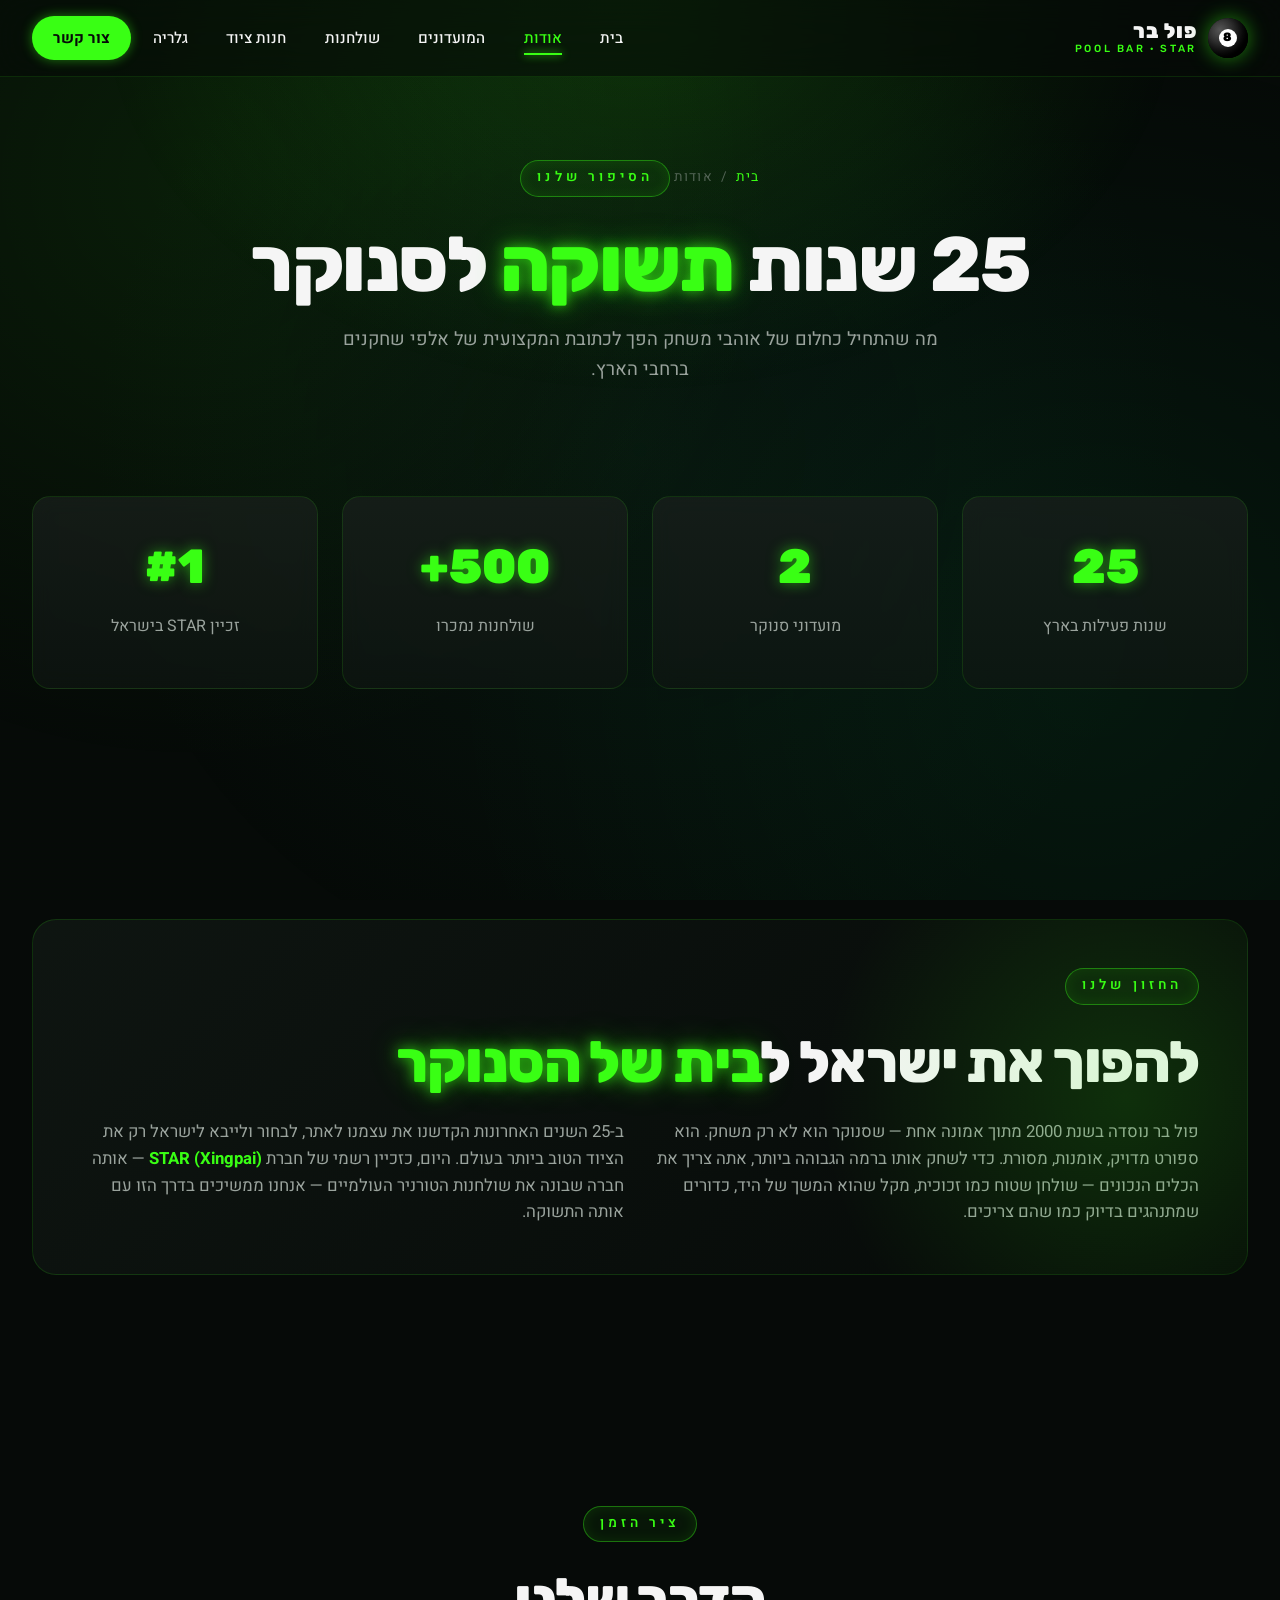
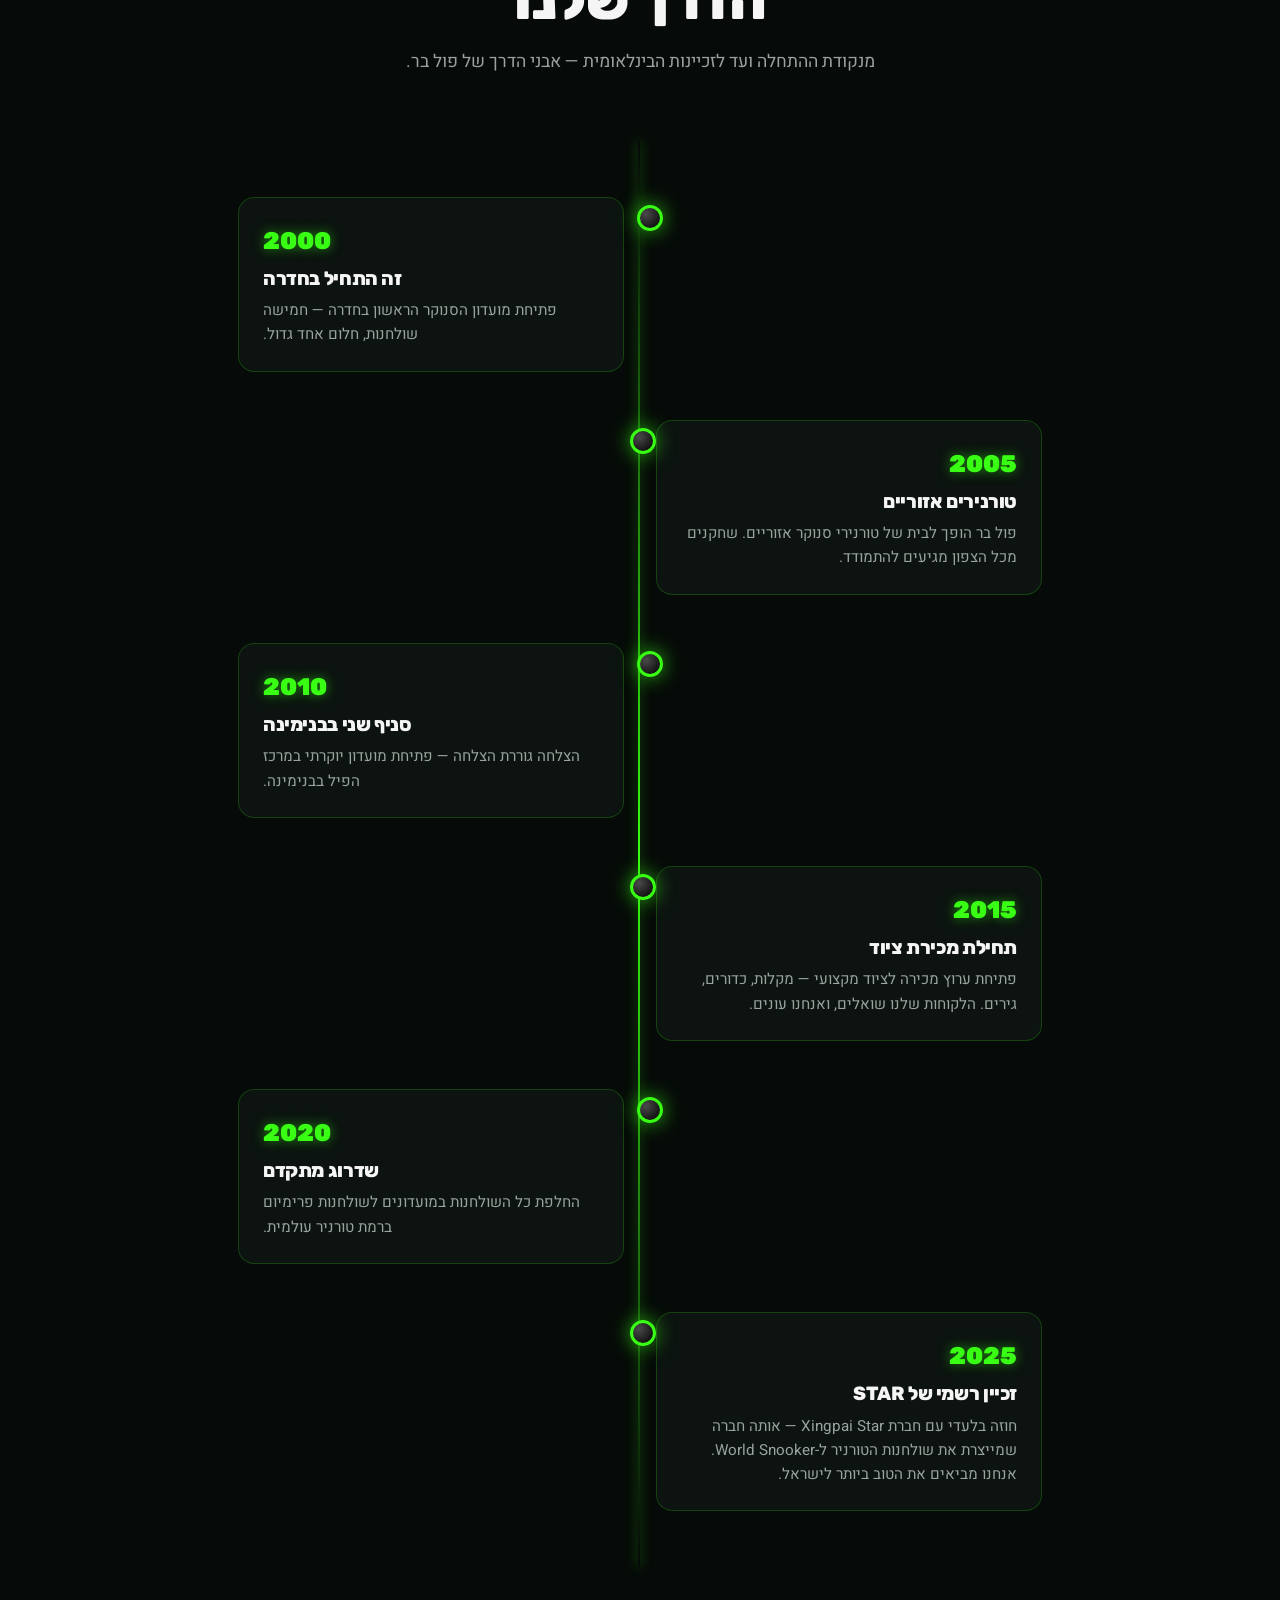
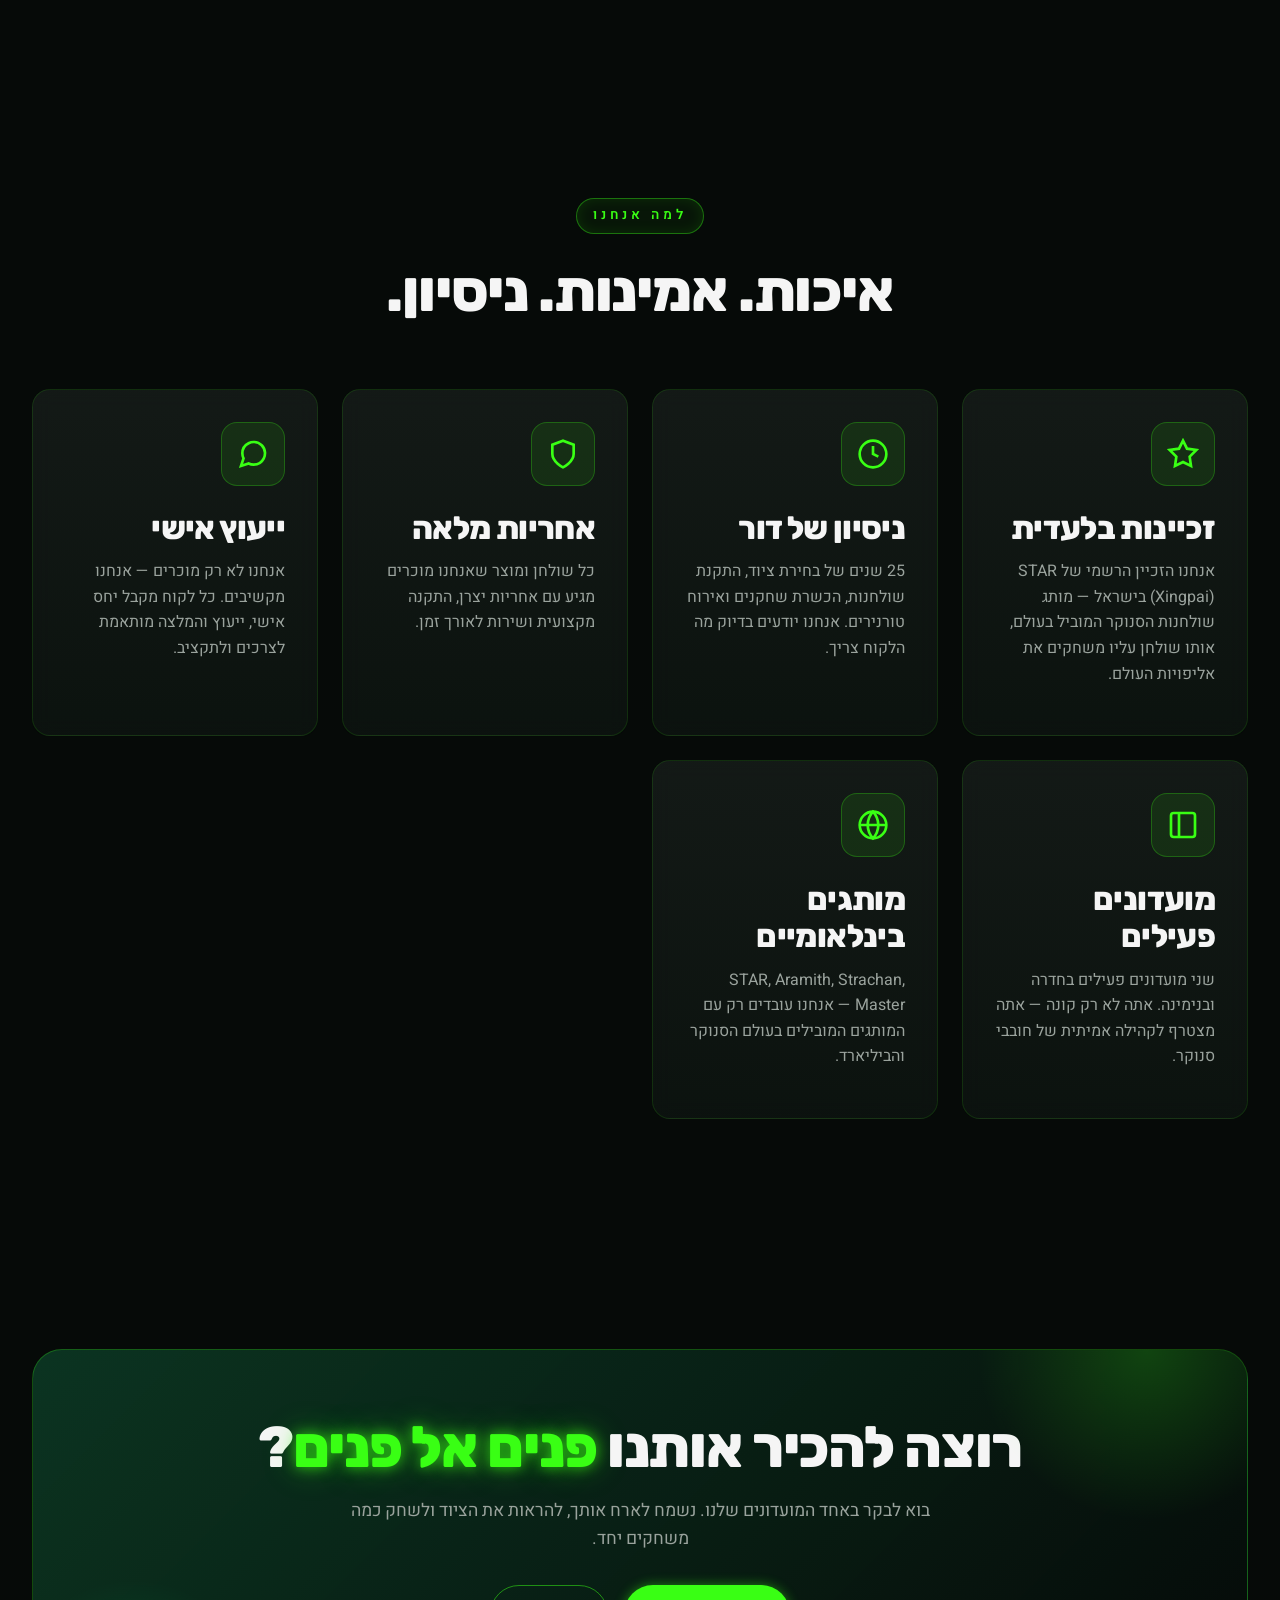
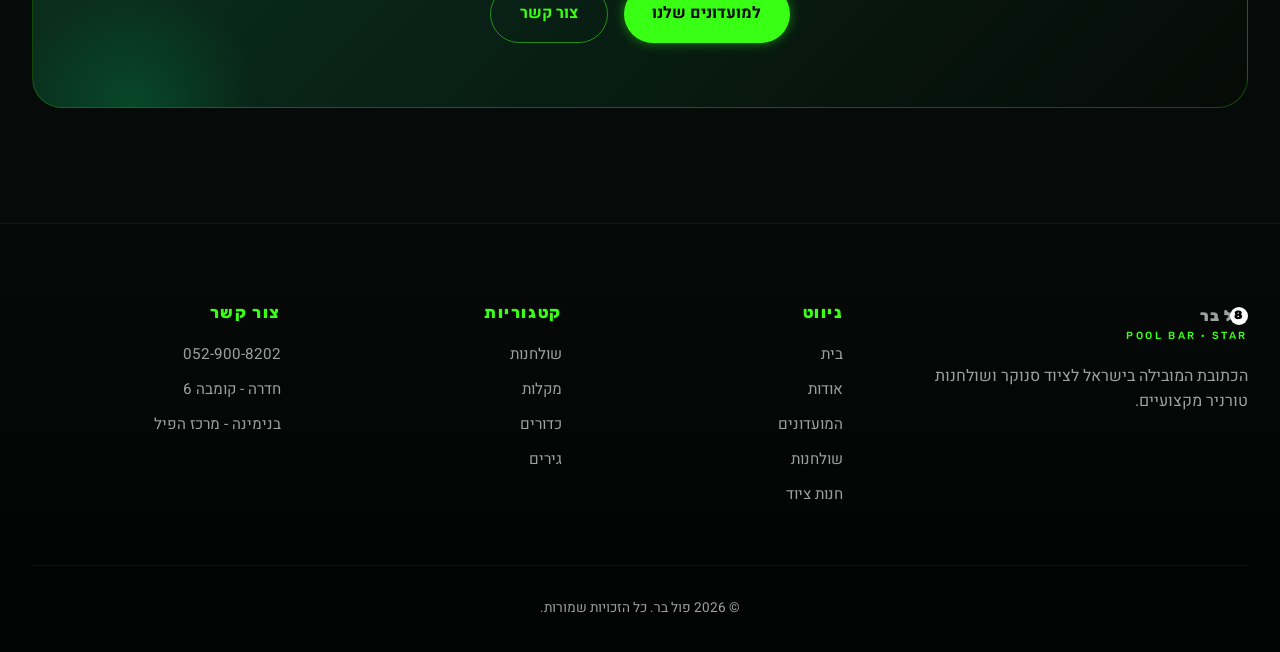
==== about.html @ 262bc98a "פול בר - אתר אינטרנט מקצועי לעסק סנוקר אתר רב-עמודי עם 7 עמודים: בית, אודות, מועדונים, שולחנות, חנות" ====
<!DOCTYPE html>
<html lang="he" dir="rtl">
<head>
  <meta charset="UTF-8" />
  <meta name="viewport" content="width=device-width, initial-scale=1.0" />
  <title>אודות | פול בר - 25 שנות סנוקר ברמה עולמית</title>
  <meta name="description" content="הסיפור שלנו - 25 שנות מצוינות בעולם הסנוקר. שני מועדונים בחדרה ובנימינה, זכיין רשמי של STAR." />
  <link rel="preconnect" href="https://fonts.googleapis.com" />
  <link rel="preconnect" href="https://fonts.gstatic.com" crossorigin />
  <link href="https://fonts.googleapis.com/css2?family=Heebo:wght@300;400;500;600;700;800;900&family=Rubik:wght@400;500;600;700;800;900&display=swap" rel="stylesheet" />
  <link rel="stylesheet" href="css/style.css" />
  <link rel="icon" href="data:image/svg+xml,<svg xmlns='http://www.w3.org/2000/svg' viewBox='0 0 32 32'><circle cx='16' cy='16' r='14' fill='%23000'/><circle cx='16' cy='16' r='6' fill='%23fff'/><text x='16' y='20' text-anchor='middle' font-family='Arial' font-weight='900' font-size='9' fill='%23000'>8</text></svg>" />
</head>
<body>
  <div class="preloader" id="preloader"><div class="preloader-ball"></div></div>

  <nav class="nav" id="nav">
    <div class="container nav-inner">
      <a href="index.html" class="brand">
        <span class="brand-ball"></span>
        <span class="brand-text">פול בר<small>POOL BAR · STAR</small></span>
      </a>
      <button class="menu-toggle" id="menuToggle" aria-label="Toggle menu"><span></span><span></span><span></span></button>
      <ul class="nav-links" id="navLinks">
        <li><a href="index.html">בית</a></li>
        <li><a href="about.html" class="active">אודות</a></li>
        <li><a href="clubs.html">המועדונים</a></li>
        <li><a href="tables.html">שולחנות</a></li>
        <li><a href="shop.html">חנות ציוד</a></li>
        <li><a href="gallery.html">גלריה</a></li>
        <li><a href="contact.html" class="nav-cta">צור קשר</a></li>
      </ul>
    </div>
  </nav>

  <header class="page-header">
    <div class="container">
      <div class="breadcrumb"><a href="index.html">בית</a><span>/</span><span>אודות</span></div>
      <span class="eyebrow">הסיפור שלנו</span>
      <h1>25 שנות <span class="text-neon">תשוקה</span> לסנוקר</h1>
      <p>מה שהתחיל כחלום של אוהבי משחק הפך לכתובת המקצועית של אלפי שחקנים ברחבי הארץ.</p>
    </div>
  </header>

  <section style="padding-top: 2rem;">
    <div class="container">
      <div class="cards-grid reveal-stagger" style="grid-template-columns: repeat(auto-fit, minmax(220px, 1fr));">
        <div class="card text-center">
          <div style="font-family: var(--font-display); font-size: 3rem; font-weight: 900; color: var(--neon-green); text-shadow: 0 0 14px rgba(57,255,20,0.5);">25</div>
          <p style="margin-top: 0.5rem;">שנות פעילות בארץ</p>
        </div>
        <div class="card text-center">
          <div style="font-family: var(--font-display); font-size: 3rem; font-weight: 900; color: var(--neon-green); text-shadow: 0 0 14px rgba(57,255,20,0.5);">2</div>
          <p style="margin-top: 0.5rem;">מועדוני סנוקר</p>
        </div>
        <div class="card text-center">
          <div style="font-family: var(--font-display); font-size: 3rem; font-weight: 900; color: var(--neon-green); text-shadow: 0 0 14px rgba(57,255,20,0.5);">500+</div>
          <p style="margin-top: 0.5rem;">שולחנות נמכרו</p>
        </div>
        <div class="card text-center">
          <div style="font-family: var(--font-display); font-size: 3rem; font-weight: 900; color: var(--neon-green); text-shadow: 0 0 14px rgba(57,255,20,0.5);">#1</div>
          <p style="margin-top: 0.5rem;">זכיין STAR בישראל</p>
        </div>
      </div>
    </div>
  </section>

  <section>
    <div class="container">
      <div class="feature-card reveal">
        <span class="eyebrow">החזון שלנו</span>
        <h2 style="margin-bottom: 1.5rem;">להפוך את ישראל ל<span class="text-neon">בית של הסנוקר</span></h2>
        <div style="display: grid; grid-template-columns: 1fr 1fr; gap: 2rem; color: var(--text-muted); font-size: 1.05rem;">
          <p>פול בר נוסדה בשנת 2000 מתוך אמונה אחת — שסנוקר הוא לא רק משחק. הוא ספורט מדויק, אומנות, מסורת. כדי לשחק אותו ברמה הגבוהה ביותר, אתה צריך את הכלים הנכונים — שולחן שטוח כמו זכוכית, מקל שהוא המשך של היד, כדורים שמתנהגים בדיוק כמו שהם צריכים.</p>
          <p>ב-25 השנים האחרונות הקדשנו את עצמנו לאתר, לבחור ולייבא לישראל רק את הציוד הטוב ביותר בעולם. היום, כזכיין רשמי של חברת <strong style="color: var(--neon-green);">STAR (Xingpai)</strong> — אותה חברה שבונה את שולחנות הטורניר העולמיים — אנחנו ממשיכים בדרך הזו עם אותה התשוקה.</p>
        </div>
      </div>
    </div>
  </section>

  <!-- Timeline -->
  <section>
    <div class="container">
      <div class="section-header reveal">
        <span class="eyebrow">ציר הזמן</span>
        <h2>הדרך שלנו</h2>
        <p>מנקודת ההתחלה ועד לזכיינות הבינלאומית — אבני הדרך של פול בר.</p>
      </div>

      <div class="timeline">
        <div class="timeline-item reveal">
          <div class="timeline-content">
            <span class="timeline-year">2000</span>
            <h4>זה התחיל בחדרה</h4>
            <p>פתיחת מועדון הסנוקר הראשון בחדרה — חמישה שולחנות, חלום אחד גדול.</p>
          </div>
        </div>
        <div class="timeline-item reveal">
          <div class="timeline-content">
            <span class="timeline-year">2005</span>
            <h4>טורנירים אזוריים</h4>
            <p>פול בר הופך לבית של טורנירי סנוקר אזוריים. שחקנים מכל הצפון מגיעים להתמודד.</p>
          </div>
        </div>
        <div class="timeline-item reveal">
          <div class="timeline-content">
            <span class="timeline-year">2010</span>
            <h4>סניף שני בבנימינה</h4>
            <p>הצלחה גוררת הצלחה — פתיחת מועדון יוקרתי במרכז הפיל בבנימינה.</p>
          </div>
        </div>
        <div class="timeline-item reveal">
          <div class="timeline-content">
            <span class="timeline-year">2015</span>
            <h4>תחילת מכירת ציוד</h4>
            <p>פתיחת ערוץ מכירה לציוד מקצועי — מקלות, כדורים, גירים. הלקוחות שלנו שואלים, ואנחנו עונים.</p>
          </div>
        </div>
        <div class="timeline-item reveal">
          <div class="timeline-content">
            <span class="timeline-year">2020</span>
            <h4>שדרוג מתקדם</h4>
            <p>החלפת כל השולחנות במועדונים לשולחנות פרימיום ברמת טורניר עולמית.</p>
          </div>
        </div>
        <div class="timeline-item reveal">
          <div class="timeline-content">
            <span class="timeline-year">2025</span>
            <h4>זכיין רשמי של STAR</h4>
            <p>חוזה בלעדי עם חברת Xingpai Star — אותה חברה שמייצרת את שולחנות הטורניר ל-World Snooker. אנחנו מביאים את הטוב ביותר לישראל.</p>
          </div>
        </div>
      </div>
    </div>
  </section>

  <!-- Why us -->
  <section>
    <div class="container">
      <div class="section-header reveal">
        <span class="eyebrow">למה אנחנו</span>
        <h2>איכות. אמינות. ניסיון.</h2>
      </div>
      <div class="cards-grid reveal-stagger">
        <div class="card">
          <div class="card-icon">
            <svg width="32" height="32" viewBox="0 0 24 24" fill="none" stroke="currentColor" stroke-width="2"><polygon points="12 2 15 8 22 9 17 14 18 21 12 18 6 21 7 14 2 9 9 8 12 2"/></svg>
          </div>
          <h3>זכיינות בלעדית</h3>
          <p>אנחנו הזכיין הרשמי של STAR (Xingpai) בישראל — מותג שולחנות הסנוקר המוביל בעולם, אותו שולחן עליו משחקים את אליפויות העולם.</p>
        </div>
        <div class="card">
          <div class="card-icon">
            <svg width="32" height="32" viewBox="0 0 24 24" fill="none" stroke="currentColor" stroke-width="2"><circle cx="12" cy="12" r="10"/><polyline points="12 6 12 12 16 14"/></svg>
          </div>
          <h3>ניסיון של דור</h3>
          <p>25 שנים של בחירת ציוד, התקנת שולחנות, הכשרת שחקנים ואירוח טורנירים. אנחנו יודעים בדיוק מה הלקוח צריך.</p>
        </div>
        <div class="card">
          <div class="card-icon">
            <svg width="32" height="32" viewBox="0 0 24 24" fill="none" stroke="currentColor" stroke-width="2"><path d="M12 22s8-4 8-10V5l-8-3-8 3v7c0 6 8 10 8 10z"/></svg>
          </div>
          <h3>אחריות מלאה</h3>
          <p>כל שולחן ומוצר שאנחנו מוכרים מגיע עם אחריות יצרן, התקנה מקצועית ושירות לאורך זמן.</p>
        </div>
        <div class="card">
          <div class="card-icon">
            <svg width="32" height="32" viewBox="0 0 24 24" fill="none" stroke="currentColor" stroke-width="2"><path d="M21 11.5a8.38 8.38 0 0 1-.9 3.8 8.5 8.5 0 0 1-7.6 4.7 8.38 8.38 0 0 1-3.8-.9L3 21l1.9-5.7a8.38 8.38 0 0 1-.9-3.8 8.5 8.5 0 0 1 4.7-7.6 8.38 8.38 0 0 1 3.8-.9h.5a8.48 8.48 0 0 1 8 8v.5z"/></svg>
          </div>
          <h3>ייעוץ אישי</h3>
          <p>אנחנו לא רק מוכרים — אנחנו מקשיבים. כל לקוח מקבל יחס אישי, ייעוץ והמלצה מותאמת לצרכים ולתקציב.</p>
        </div>
        <div class="card">
          <div class="card-icon">
            <svg width="32" height="32" viewBox="0 0 24 24" fill="none" stroke="currentColor" stroke-width="2"><rect x="3" y="3" width="18" height="18" rx="2"/><line x1="9" y1="3" x2="9" y2="21"/></svg>
          </div>
          <h3>מועדונים פעילים</h3>
          <p>שני מועדונים פעילים בחדרה ובנימינה. אתה לא רק קונה — אתה מצטרף לקהילה אמיתית של חובבי סנוקר.</p>
        </div>
        <div class="card">
          <div class="card-icon">
            <svg width="32" height="32" viewBox="0 0 24 24" fill="none" stroke="currentColor" stroke-width="2"><circle cx="12" cy="12" r="10"/><path d="M2 12h20M12 2a15.3 15.3 0 0 1 4 10 15.3 15.3 0 0 1-4 10 15.3 15.3 0 0 1-4-10 15.3 15.3 0 0 1 4-10z"/></svg>
          </div>
          <h3>מותגים בינלאומיים</h3>
          <p>STAR, Aramith, Strachan, Master — אנחנו עובדים רק עם המותגים המובילים בעולם הסנוקר והביליארד.</p>
        </div>
      </div>
    </div>
  </section>

  <section>
    <div class="container">
      <div class="cta-banner reveal">
        <h2>רוצה להכיר אותנו <span class="text-neon">פנים אל פנים</span>?</h2>
        <p>בוא לבקר באחד המועדונים שלנו. נשמח לארח אותך, להראות את הציוד ולשחק כמה משחקים יחד.</p>
        <div class="hero-actions" style="justify-content: center;">
          <a href="clubs.html" class="btn btn-primary">למועדונים שלנו</a>
          <a href="contact.html" class="btn btn-outline">צור קשר</a>
        </div>
      </div>
    </div>
  </section>

  <footer class="footer">
    <div class="container">
      <div class="footer-grid">
        <div>
          <a href="index.html" class="brand"><span class="brand-ball"></span><span class="brand-text">פול בר<small>POOL BAR · STAR</small></span></a>
          <p style="color: var(--text-muted); margin-top: 1rem; max-width: 320px;">הכתובת המובילה בישראל לציוד סנוקר ושולחנות טורניר מקצועיים.</p>
        </div>
        <div><h4>ניווט</h4><ul><li><a href="index.html">בית</a></li><li><a href="about.html">אודות</a></li><li><a href="clubs.html">המועדונים</a></li><li><a href="tables.html">שולחנות</a></li><li><a href="shop.html">חנות ציוד</a></li></ul></div>
        <div><h4>קטגוריות</h4><ul><li><a href="shop.html#tables">שולחנות</a></li><li><a href="shop.html#cues">מקלות</a></li><li><a href="shop.html#balls">כדורים</a></li><li><a href="shop.html#chalk">גירים</a></li></ul></div>
        <div><h4>צור קשר</h4><ul><li><a href="tel:0529008202">052-900-8202</a></li><li><a href="#">חדרה - קומבה 6</a></li><li><a href="#">בנימינה - מרכז הפיל</a></li></ul></div>
      </div>
      <div class="footer-bottom"><p>&copy; <span id="year"></span> פול בר. כל הזכויות שמורות.</p></div>
    </div>
  </footer>

  <script src="js/main.js"></script>
</body>
</html>
---- css/style.css ----
/* ============================================
   POOL BAR - Snooker Equipment & Clubs
   Premium Neon Theme
   ============================================ */

:root {
  --neon-green: #39ff14;
  --neon-green-soft: #00ff7f;
  --neon-green-dark: #0d8a2c;
  --felt-green: #0f5132;
  --felt-green-bright: #1a7a4f;
  --pool-black: #060a08;
  --pool-black-soft: #0f1612;
  --pool-gray: #1a201d;
  --chalk-blue: #2196f3;
  --ball-red: #ff2d2d;
  --ball-yellow: #ffd60a;
  --gold: #d4af37;
  --white: #f5f5f5;
  --text-muted: #9aa39d;

  --font-display: 'Rubik', 'Heebo', system-ui, -apple-system, sans-serif;
  --font-body: 'Heebo', 'Rubik', system-ui, sans-serif;

  --shadow-neon: 0 0 20px rgba(57, 255, 20, 0.6), 0 0 40px rgba(57, 255, 20, 0.3);
  --shadow-neon-soft: 0 0 12px rgba(57, 255, 20, 0.45);
  --shadow-card: 0 20px 60px rgba(0, 0, 0, 0.6);
  --shadow-deep: 0 30px 90px rgba(0, 0, 0, 0.8);
}

* { margin: 0; padding: 0; box-sizing: border-box; }

html { scroll-behavior: smooth; }

body {
  font-family: var(--font-body);
  background: var(--pool-black);
  color: var(--white);
  direction: rtl;
  overflow-x: hidden;
  line-height: 1.6;
  min-height: 100vh;
  position: relative;
}

/* Ambient background */
body::before {
  content: '';
  position: fixed;
  inset: 0;
  background:
    radial-gradient(circle at 15% 20%, rgba(57, 255, 20, 0.08), transparent 45%),
    radial-gradient(circle at 85% 75%, rgba(0, 255, 127, 0.06), transparent 50%),
    radial-gradient(circle at 50% 50%, rgba(15, 81, 50, 0.15), transparent 70%);
  pointer-events: none;
  z-index: 0;
}

body::after {
  content: '';
  position: fixed;
  inset: 0;
  background-image:
    repeating-linear-gradient(0deg, rgba(57, 255, 20, 0.02) 0 1px, transparent 1px 4px);
  pointer-events: none;
  z-index: 0;
  opacity: 0.4;
}

a { color: inherit; text-decoration: none; }
img { max-width: 100%; display: block; }
button { font: inherit; cursor: pointer; border: none; background: none; color: inherit; }

/* ============================================
   TYPOGRAPHY
   ============================================ */
h1, h2, h3, h4 {
  font-family: var(--font-display);
  font-weight: 800;
  letter-spacing: -0.02em;
  line-height: 1.15;
}

h1 { font-size: clamp(2.4rem, 6vw, 5rem); }
h2 { font-size: clamp(2rem, 4.5vw, 3.6rem); }
h3 { font-size: clamp(1.4rem, 2.5vw, 2rem); }

.text-neon {
  color: var(--neon-green);
  text-shadow: 0 0 14px rgba(57, 255, 20, 0.7), 0 0 32px rgba(57, 255, 20, 0.4);
}

.eyebrow {
  display: inline-block;
  font-size: 0.85rem;
  letter-spacing: 0.3em;
  color: var(--neon-green);
  text-transform: uppercase;
  font-weight: 600;
  padding: 0.4rem 1rem;
  border: 1px solid rgba(57, 255, 20, 0.4);
  border-radius: 999px;
  margin-bottom: 1.5rem;
  background: rgba(57, 255, 20, 0.05);
  box-shadow: inset 0 0 14px rgba(57, 255, 20, 0.1);
}

/* ============================================
   LAYOUT
   ============================================ */
.container {
  max-width: 1280px;
  margin: 0 auto;
  padding: 0 clamp(1rem, 3vw, 2rem);
  position: relative;
  z-index: 2;
}

section { padding: clamp(4rem, 9vw, 8rem) 0; position: relative; z-index: 1; }

/* ============================================
   PRELOADER
   ============================================ */
.preloader {
  position: fixed;
  inset: 0;
  background: var(--pool-black);
  display: flex;
  align-items: center;
  justify-content: center;
  z-index: 10000;
  transition: opacity 0.8s ease, visibility 0.8s;
}
.preloader.hidden { opacity: 0; visibility: hidden; }

.preloader-ball {
  width: 90px; height: 90px;
  border-radius: 50%;
  background: radial-gradient(circle at 30% 30%, #444 0%, #000 60%, #000 100%);
  position: relative;
  animation: preloaderBounce 1.2s ease-in-out infinite;
  box-shadow: 0 0 60px rgba(57, 255, 20, 0.6), inset -10px -10px 20px rgba(0,0,0,0.6);
}
.preloader-ball::after {
  content: '8';
  position: absolute;
  inset: 0; margin: auto;
  width: 38px; height: 38px;
  background: #fff;
  border-radius: 50%;
  display: flex; align-items: center; justify-content: center;
  font-weight: 900; color: #000;
  font-family: var(--font-display);
}

@keyframes preloaderBounce {
  0%, 100% { transform: translateY(0) scale(1); }
  50% { transform: translateY(-30px) scale(1.05); }
}

/* ============================================
   NAVIGATION
   ============================================ */
.nav {
  position: fixed;
  top: 0; left: 0; right: 0;
  z-index: 100;
  padding: 1rem 0;
  background: rgba(6, 10, 8, 0.6);
  backdrop-filter: blur(18px);
  -webkit-backdrop-filter: blur(18px);
  border-bottom: 1px solid rgba(57, 255, 20, 0.12);
  transition: padding 0.3s ease, background 0.3s ease;
}

.nav.scrolled {
  padding: 0.6rem 0;
  background: rgba(6, 10, 8, 0.88);
}

.nav-inner {
  display: flex;
  justify-content: space-between;
  align-items: center;
  gap: 1.5rem;
}

.brand {
  display: flex;
  align-items: center;
  gap: 0.7rem;
  font-family: var(--font-display);
  font-weight: 900;
  font-size: 1.3rem;
  letter-spacing: 0.05em;
}

.brand-ball {
  width: 40px; height: 40px;
  border-radius: 50%;
  background: radial-gradient(circle at 30% 30%, #555 0%, #000 70%);
  position: relative;
  box-shadow: 0 0 20px rgba(57, 255, 20, 0.5), inset -5px -5px 10px rgba(0,0,0,0.6);
  animation: brandSpin 8s linear infinite;
}
.brand-ball::after {
  content: '8';
  position: absolute;
  inset: 0; margin: auto;
  width: 18px; height: 18px;
  background: #fff;
  border-radius: 50%;
  display: flex; align-items: center; justify-content: center;
  font-weight: 900; color: #000;
  font-size: 0.75rem;
}

@keyframes brandSpin {
  to { transform: rotate(360deg); }
}

.brand-text { line-height: 1; }
.brand-text small {
  display: block;
  font-size: 0.65rem;
  letter-spacing: 0.25em;
  color: var(--neon-green);
  margin-top: 3px;
  font-weight: 500;
}

.nav-links {
  display: flex;
  list-style: none;
  gap: 0.4rem;
  align-items: center;
}

.nav-links a {
  display: inline-block;
  padding: 0.55rem 1rem;
  font-size: 0.95rem;
  font-weight: 500;
  border-radius: 8px;
  position: relative;
  transition: color 0.25s ease, background 0.25s ease;
}

.nav-links a::after {
  content: '';
  position: absolute;
  bottom: 4px; left: 50%;
  width: 0; height: 2px;
  background: var(--neon-green);
  box-shadow: 0 0 8px var(--neon-green);
  transition: width 0.3s ease, left 0.3s ease;
}
.nav-links a:hover::after,
.nav-links a.active::after { width: calc(100% - 2rem); left: 1rem; }
.nav-links a:hover, .nav-links a.active { color: var(--neon-green); }

.nav-cta {
  background: var(--neon-green);
  color: var(--pool-black) !important;
  padding: 0.6rem 1.3rem !important;
  border-radius: 999px !important;
  font-weight: 700 !important;
  box-shadow: var(--shadow-neon-soft);
  transition: transform 0.25s ease, box-shadow 0.25s ease;
}
.nav-cta:hover { transform: translateY(-2px); box-shadow: var(--shadow-neon); }
.nav-cta::after { display: none; }

.menu-toggle {
  display: none;
  width: 42px; height: 42px;
  border-radius: 8px;
  border: 1px solid rgba(57, 255, 20, 0.3);
  flex-direction: column;
  align-items: center;
  justify-content: center;
  gap: 5px;
}
.menu-toggle span {
  display: block;
  width: 20px; height: 2px;
  background: var(--neon-green);
  transition: transform 0.3s ease, opacity 0.3s ease;
}
.menu-toggle.active span:nth-child(1) { transform: translateY(7px) rotate(45deg); }
.menu-toggle.active span:nth-child(2) { opacity: 0; }
.menu-toggle.active span:nth-child(3) { transform: translateY(-7px) rotate(-45deg); }

@media (max-width: 960px) {
  .menu-toggle { display: flex; }
  .nav-links {
    position: fixed;
    top: 70px; left: 0; right: 0;
    flex-direction: column;
    background: rgba(6, 10, 8, 0.97);
    backdrop-filter: blur(20px);
    padding: 2rem;
    gap: 0.5rem;
    transform: translateY(-200%);
    transition: transform 0.4s ease;
    border-bottom: 1px solid rgba(57, 255, 20, 0.2);
  }
  .nav-links.open { transform: translateY(0); }
  .nav-links a { display: block; width: 100%; text-align: center; padding: 1rem; }
}

/* ============================================
   HERO
   ============================================ */
.hero {
  min-height: 100vh;
  padding: 8rem 0 4rem;
  display: flex;
  align-items: center;
  position: relative;
  overflow: hidden;
}

.hero-grid {
  display: grid;
  grid-template-columns: 1fr 1fr;
  gap: 3rem;
  align-items: center;
}

@media (max-width: 960px) {
  .hero-grid { grid-template-columns: 1fr; gap: 2rem; text-align: center; }
}

.hero-eyebrow {
  display: inline-flex;
  align-items: center;
  gap: 0.6rem;
  font-size: 0.85rem;
  letter-spacing: 0.25em;
  color: var(--neon-green);
  font-weight: 700;
  margin-bottom: 1.5rem;
  text-transform: uppercase;
}
.hero-eyebrow::before {
  content: '';
  width: 32px; height: 2px;
  background: var(--neon-green);
  box-shadow: 0 0 8px var(--neon-green);
}

.hero-title {
  font-size: clamp(2.6rem, 7vw, 6rem);
  font-weight: 900;
  line-height: 1;
  margin-bottom: 1.5rem;
}
.hero-title span {
  display: block;
  background: linear-gradient(135deg, #39ff14, #00ff7f 50%, #b8ff8f);
  -webkit-background-clip: text;
  background-clip: text;
  color: transparent;
  filter: drop-shadow(0 0 18px rgba(57, 255, 20, 0.45));
}

.hero-sub {
  font-size: clamp(1rem, 1.4vw, 1.25rem);
  color: var(--text-muted);
  margin-bottom: 2.5rem;
  max-width: 560px;
}
@media (max-width: 960px) { .hero-sub { margin-inline: auto; } }

.hero-actions {
  display: flex;
  gap: 1rem;
  flex-wrap: wrap;
}
@media (max-width: 960px) { .hero-actions { justify-content: center; } }

/* Stats row */
.hero-stats {
  display: flex;
  gap: 2.5rem;
  margin-top: 3rem;
  padding-top: 2rem;
  border-top: 1px solid rgba(57, 255, 20, 0.15);
  flex-wrap: wrap;
}
@media (max-width: 960px) { .hero-stats { justify-content: center; } }

.stat strong {
  display: block;
  font-family: var(--font-display);
  font-size: clamp(1.8rem, 3vw, 2.5rem);
  color: var(--neon-green);
  text-shadow: 0 0 12px rgba(57, 255, 20, 0.5);
  font-weight: 900;
  line-height: 1;
}
.stat span { font-size: 0.85rem; color: var(--text-muted); margin-top: 4px; display: block; }

/* Hero 3D Ball Display */
.hero-visual {
  position: relative;
  height: clamp(420px, 60vh, 620px);
  display: flex;
  align-items: center;
  justify-content: center;
}

.pool-table-mini {
  position: absolute;
  bottom: 8%;
  left: 50%;
  transform: translateX(-50%) perspective(800px) rotateX(45deg);
  width: 90%;
  height: 180px;
  background: linear-gradient(135deg, #0a4d2a, #1a7a4f 50%, #0a4d2a);
  border: 6px solid #3a2412;
  border-radius: 12px;
  box-shadow:
    0 0 80px rgba(57, 255, 20, 0.4),
    inset 0 0 40px rgba(0, 0, 0, 0.5);
}
.pool-table-mini::before {
  content: '';
  position: absolute;
  inset: 10px;
  border: 2px dashed rgba(57, 255, 20, 0.4);
  border-radius: 6px;
}

.eight-ball-3d {
  position: relative;
  width: clamp(180px, 28vw, 280px);
  aspect-ratio: 1;
  border-radius: 50%;
  background:
    radial-gradient(circle at 30% 30%, #4a4a4a 0%, #1a1a1a 35%, #000 70%);
  box-shadow:
    0 0 80px rgba(57, 255, 20, 0.6),
    0 0 160px rgba(57, 255, 20, 0.3),
    inset -25px -25px 50px rgba(0, 0, 0, 0.8),
    inset 15px 15px 30px rgba(255, 255, 255, 0.05);
  animation: ballFloat 4s ease-in-out infinite;
  z-index: 2;
}

.eight-ball-3d::before {
  content: '';
  position: absolute;
  top: 18%; left: 25%;
  width: 30%; height: 30%;
  background: radial-gradient(circle, rgba(255,255,255,0.45) 0%, transparent 70%);
  border-radius: 50%;
  filter: blur(5px);
}

.eight-ball-3d::after {
  content: '8';
  position: absolute;
  inset: 0; margin: auto;
  width: 40%; height: 40%;
  background: #fff;
  border-radius: 50%;
  display: flex;
  align-items: center;
  justify-content: center;
  font-family: var(--font-display);
  font-weight: 900;
  font-size: clamp(2.5rem, 5vw, 4.5rem);
  color: #000;
  box-shadow: inset -3px -3px 8px rgba(0,0,0,0.2);
}

@keyframes ballFloat {
  0%, 100% { transform: translateY(0) rotate(0deg); }
  50% { transform: translateY(-20px) rotate(8deg); }
}

/* Orbiting balls */
.orbit-balls {
  position: absolute;
  inset: 0;
  pointer-events: none;
}
.orbit-balls .b {
  position: absolute;
  width: 38px; height: 38px;
  border-radius: 50%;
  top: 50%; left: 50%;
  transform-origin: 0 0;
}
.orbit-balls .b::after {
  content: '';
  position: absolute;
  top: 15%; left: 25%;
  width: 30%; height: 30%;
  background: radial-gradient(circle, rgba(255,255,255,0.5), transparent 70%);
  border-radius: 50%;
  filter: blur(2px);
}
.orbit-balls .b1 { background: radial-gradient(circle at 30% 30%, #ff9a3c, #d62828); animation: orbit1 12s linear infinite; }
.orbit-balls .b2 { background: radial-gradient(circle at 30% 30%, #ffd60a, #b89200); animation: orbit2 16s linear infinite; }
.orbit-balls .b3 { background: radial-gradient(circle at 30% 30%, #6acdff, #1f6db0); animation: orbit3 20s linear infinite; }
.orbit-balls .b4 { background: radial-gradient(circle at 30% 30%, #fff, #d0d0d0); animation: orbit4 14s linear infinite; }

@keyframes orbit1 {
  from { transform: rotate(0deg) translateX(200px) rotate(0deg); }
  to { transform: rotate(360deg) translateX(200px) rotate(-360deg); }
}
@keyframes orbit2 {
  from { transform: rotate(120deg) translateX(230px) rotate(-120deg); }
  to { transform: rotate(480deg) translateX(230px) rotate(-480deg); }
}
@keyframes orbit3 {
  from { transform: rotate(240deg) translateX(180px) rotate(-240deg); }
  to { transform: rotate(600deg) translateX(180px) rotate(-600deg); }
}
@keyframes orbit4 {
  from { transform: rotate(60deg) translateX(250px) rotate(-60deg); }
  to { transform: rotate(420deg) translateX(250px) rotate(-420deg); }
}

@media (max-width: 600px) {
  .orbit-balls .b { width: 26px; height: 26px; }
  @keyframes orbit1 {
    from { transform: rotate(0deg) translateX(130px) rotate(0deg); }
    to { transform: rotate(360deg) translateX(130px) rotate(-360deg); }
  }
}

/* Floating particles */
.particles {
  position: absolute;
  inset: 0;
  pointer-events: none;
  overflow: hidden;
}
.particle {
  position: absolute;
  width: 4px; height: 4px;
  background: var(--neon-green);
  border-radius: 50%;
  box-shadow: 0 0 10px var(--neon-green);
  opacity: 0;
  animation: float 8s linear infinite;
}
@keyframes float {
  0% { transform: translateY(100vh) translateX(0); opacity: 0; }
  10% { opacity: 0.9; }
  90% { opacity: 0.9; }
  100% { transform: translateY(-10vh) translateX(50px); opacity: 0; }
}

/* ============================================
   BUTTONS
   ============================================ */
.btn {
  display: inline-flex;
  align-items: center;
  gap: 0.6rem;
  padding: 0.95rem 1.8rem;
  border-radius: 999px;
  font-weight: 700;
  font-size: 1rem;
  cursor: pointer;
  transition: transform 0.25s ease, box-shadow 0.25s ease, background 0.25s ease;
  position: relative;
  overflow: hidden;
  text-decoration: none;
  white-space: nowrap;
}
.btn-primary {
  background: var(--neon-green);
  color: var(--pool-black);
  box-shadow: var(--shadow-neon-soft);
}
.btn-primary:hover {
  transform: translateY(-3px);
  box-shadow: var(--shadow-neon);
}
.btn-primary::before {
  content: '';
  position: absolute;
  inset: 0;
  background: linear-gradient(120deg, transparent 30%, rgba(255,255,255,0.4) 50%, transparent 70%);
  transform: translateX(-100%);
  transition: transform 0.6s ease;
}
.btn-primary:hover::before { transform: translateX(100%); }

.btn-outline {
  background: transparent;
  color: var(--neon-green);
  border: 1.5px solid rgba(57, 255, 20, 0.5);
}
.btn-outline:hover {
  background: rgba(57, 255, 20, 0.1);
  border-color: var(--neon-green);
  box-shadow: var(--shadow-neon-soft);
  transform: translateY(-3px);
}

.btn-arrow {
  width: 22px; height: 22px;
  border-radius: 50%;
  background: rgba(0,0,0,0.15);
  display: inline-flex;
  align-items: center;
  justify-content: center;
}

/* ============================================
   SECTION HEADERS
   ============================================ */
.section-header {
  text-align: center;
  max-width: 700px;
  margin: 0 auto 4rem;
}
.section-header p {
  color: var(--text-muted);
  margin-top: 1rem;
  font-size: 1.1rem;
}

/* ============================================
   CARDS
   ============================================ */
.cards-grid {
  display: grid;
  grid-template-columns: repeat(auto-fit, minmax(280px, 1fr));
  gap: 1.5rem;
}

.card {
  position: relative;
  padding: 2rem;
  background: linear-gradient(180deg, rgba(26, 32, 29, 0.7), rgba(15, 22, 18, 0.7));
  border: 1px solid rgba(57, 255, 20, 0.12);
  border-radius: 18px;
  overflow: hidden;
  transition: transform 0.35s ease, border-color 0.35s ease, box-shadow 0.35s ease;
  backdrop-filter: blur(10px);
}

.card::before {
  content: '';
  position: absolute;
  inset: -1px;
  border-radius: 18px;
  padding: 1px;
  background: linear-gradient(135deg, var(--neon-green), transparent 50%);
  -webkit-mask:
    linear-gradient(#000 0 0) content-box,
    linear-gradient(#000 0 0);
  -webkit-mask-composite: xor;
          mask-composite: exclude;
  opacity: 0;
  transition: opacity 0.4s ease;
  pointer-events: none;
}

.card:hover {
  transform: translateY(-8px);
  border-color: rgba(57, 255, 20, 0.4);
  box-shadow: 0 25px 50px rgba(0,0,0,0.5), 0 0 60px rgba(57, 255, 20, 0.15);
}
.card:hover::before { opacity: 1; }

.card-icon {
  width: 64px; height: 64px;
  border-radius: 16px;
  background: rgba(57, 255, 20, 0.1);
  border: 1px solid rgba(57, 255, 20, 0.25);
  display: flex;
  align-items: center;
  justify-content: center;
  font-size: 1.8rem;
  margin-bottom: 1.5rem;
  position: relative;
  color: var(--neon-green);
}
.card-icon::after {
  content: '';
  position: absolute;
  inset: 0;
  border-radius: 16px;
  box-shadow: 0 0 30px rgba(57, 255, 20, 0.4);
  opacity: 0;
  transition: opacity 0.3s ease;
}
.card:hover .card-icon::after { opacity: 1; }

.card h3 {
  margin-bottom: 0.8rem;
  color: var(--white);
}
.card p { color: var(--text-muted); margin-bottom: 1rem; }

.card-link {
  display: inline-flex;
  align-items: center;
  gap: 0.5rem;
  color: var(--neon-green);
  font-weight: 600;
  font-size: 0.95rem;
}
.card-link::after {
  content: '←';
  transition: transform 0.3s ease;
}
.card:hover .card-link::after { transform: translateX(-6px); }

/* ============================================
   FEATURE CARDS (big)
   ============================================ */
.feature-card {
  position: relative;
  padding: 3rem;
  border-radius: 24px;
  background: linear-gradient(135deg, rgba(15, 22, 18, 0.95), rgba(6, 10, 8, 0.95));
  border: 1px solid rgba(57, 255, 20, 0.15);
  overflow: hidden;
}
.feature-card::before {
  content: '';
  position: absolute;
  top: -50%; right: -20%;
  width: 60%; height: 200%;
  background: radial-gradient(circle, rgba(57, 255, 20, 0.15), transparent 60%);
  pointer-events: none;
}

/* ============================================
   FOOTER
   ============================================ */
.footer {
  background: linear-gradient(180deg, transparent, rgba(0,0,0,0.6));
  padding: 5rem 0 2rem;
  border-top: 1px solid rgba(57, 255, 20, 0.1);
  position: relative;
  z-index: 2;
}

.footer-grid {
  display: grid;
  grid-template-columns: 1.5fr 1fr 1fr 1fr;
  gap: 2rem;
  margin-bottom: 3rem;
}
@media (max-width: 768px) { .footer-grid { grid-template-columns: 1fr 1fr; } }
@media (max-width: 480px) { .footer-grid { grid-template-columns: 1fr; } }

.footer h4 {
  font-size: 1rem;
  color: var(--neon-green);
  margin-bottom: 1.2rem;
  letter-spacing: 0.1em;
  text-transform: uppercase;
}
.footer ul { list-style: none; }
.footer li { margin-bottom: 0.6rem; }
.footer a {
  color: var(--text-muted);
  font-size: 0.95rem;
  transition: color 0.25s ease, transform 0.25s ease;
  display: inline-block;
}
.footer a:hover { color: var(--neon-green); transform: translateX(-3px); }

.footer-bottom {
  padding-top: 2rem;
  border-top: 1px solid rgba(57, 255, 20, 0.08);
  text-align: center;
  color: var(--text-muted);
  font-size: 0.85rem;
}

.social-links {
  display: flex;
  gap: 0.7rem;
  margin-top: 1rem;
}
.social-links a {
  width: 40px; height: 40px;
  border-radius: 50%;
  border: 1px solid rgba(57, 255, 20, 0.25);
  display: flex;
  align-items: center;
  justify-content: center;
  transition: all 0.25s ease;
  background: rgba(0,0,0,0.3);
}
.social-links a:hover {
  background: var(--neon-green);
  color: var(--pool-black);
  transform: translateY(-3px) scale(1.05);
  box-shadow: var(--shadow-neon-soft);
}
.social-links svg { width: 18px; height: 18px; }

/* ============================================
   REVEAL ON SCROLL
   ============================================ */
.reveal {
  opacity: 0;
  transform: translateY(40px);
  transition: opacity 0.8s ease, transform 0.8s ease;
}
.reveal.visible {
  opacity: 1;
  transform: translateY(0);
}
.reveal-stagger > * {
  opacity: 0;
  transform: translateY(30px);
  transition: opacity 0.7s ease, transform 0.7s ease;
}
.reveal-stagger.visible > * { opacity: 1; transform: translateY(0); }
.reveal-stagger.visible > *:nth-child(1) { transition-delay: 0.05s; }
.reveal-stagger.visible > *:nth-child(2) { transition-delay: 0.15s; }
.reveal-stagger.visible > *:nth-child(3) { transition-delay: 0.25s; }
.reveal-stagger.visible > *:nth-child(4) { transition-delay: 0.35s; }
.reveal-stagger.visible > *:nth-child(5) { transition-delay: 0.45s; }
.reveal-stagger.visible > *:nth-child(6) { transition-delay: 0.55s; }
.reveal-stagger.visible > *:nth-child(7) { transition-delay: 0.65s; }
.reveal-stagger.visible > *:nth-child(8) { transition-delay: 0.75s; }

/* ============================================
   MARQUEE STRIP
   ============================================ */
.marquee {
  overflow: hidden;
  padding: 1.5rem 0;
  background: rgba(57, 255, 20, 0.04);
  border-top: 1px solid rgba(57, 255, 20, 0.15);
  border-bottom: 1px solid rgba(57, 255, 20, 0.15);
  position: relative;
  z-index: 2;
}
.marquee-track {
  display: flex;
  gap: 4rem;
  white-space: nowrap;
  animation: marquee 30s linear infinite;
  align-items: center;
}
.marquee-item {
  font-family: var(--font-display);
  font-size: clamp(1.2rem, 2vw, 1.8rem);
  font-weight: 800;
  color: var(--white);
  text-transform: uppercase;
  letter-spacing: 0.1em;
  display: flex;
  align-items: center;
  gap: 4rem;
}
.marquee-item span { color: var(--neon-green); text-shadow: 0 0 12px rgba(57, 255, 20, 0.5); }
.marquee-item::after {
  content: '●';
  color: var(--neon-green);
  margin-right: 4rem;
}
@keyframes marquee {
  from { transform: translateX(0); }
  to { transform: translateX(-50%); }
}

/* ============================================
   PRODUCT CARDS (shop)
   ============================================ */
.product-card {
  position: relative;
  background: linear-gradient(180deg, rgba(15, 22, 18, 0.9), rgba(6, 10, 8, 0.95));
  border: 1px solid rgba(57, 255, 20, 0.15);
  border-radius: 20px;
  overflow: hidden;
  transition: transform 0.4s ease, border-color 0.4s ease, box-shadow 0.4s ease;
}
.product-card:hover {
  transform: translateY(-10px);
  border-color: rgba(57, 255, 20, 0.5);
  box-shadow: 0 30px 60px rgba(0,0,0,0.6), 0 0 80px rgba(57, 255, 20, 0.15);
}

.product-image {
  height: 240px;
  background: linear-gradient(135deg, rgba(15, 81, 50, 0.6), rgba(6, 10, 8, 0.9));
  display: flex;
  align-items: center;
  justify-content: center;
  position: relative;
  overflow: hidden;
}
.product-image::before {
  content: '';
  position: absolute;
  inset: 0;
  background: radial-gradient(circle at 50% 50%, rgba(57, 255, 20, 0.18), transparent 70%);
}

.product-image svg, .product-image .visual {
  position: relative;
  z-index: 2;
  max-width: 70%;
  max-height: 75%;
  filter: drop-shadow(0 10px 30px rgba(0,0,0,0.6));
}

.product-info { padding: 1.75rem; }
.product-tag {
  display: inline-block;
  font-size: 0.7rem;
  padding: 0.25rem 0.7rem;
  background: rgba(57, 255, 20, 0.15);
  color: var(--neon-green);
  border-radius: 999px;
  letter-spacing: 0.1em;
  text-transform: uppercase;
  margin-bottom: 0.7rem;
  font-weight: 600;
}
.product-info h3 { font-size: 1.3rem; margin-bottom: 0.5rem; }
.product-info p { color: var(--text-muted); font-size: 0.9rem; margin-bottom: 1.2rem; }

.product-actions {
  display: flex;
  justify-content: space-between;
  align-items: center;
}
.product-price {
  font-family: var(--font-display);
  font-weight: 800;
  font-size: 1.3rem;
  color: var(--neon-green);
}
.product-price small { color: var(--text-muted); font-size: 0.75rem; font-weight: 400; }

.product-btn {
  padding: 0.6rem 1.2rem;
  background: rgba(57, 255, 20, 0.1);
  border: 1px solid rgba(57, 255, 20, 0.3);
  color: var(--neon-green);
  border-radius: 999px;
  font-weight: 600;
  font-size: 0.85rem;
  transition: all 0.25s ease;
}
.product-btn:hover {
  background: var(--neon-green);
  color: var(--pool-black);
  box-shadow: var(--shadow-neon-soft);
}

/* ============================================
   PAGE HEADER
   ============================================ */
.page-header {
  padding: 10rem 0 5rem;
  text-align: center;
  position: relative;
  background:
    radial-gradient(ellipse at top, rgba(57, 255, 20, 0.15), transparent 60%);
}
.page-header h1 { margin-bottom: 1rem; }
.page-header p { color: var(--text-muted); max-width: 600px; margin: 0 auto; font-size: 1.15rem; }
.breadcrumb {
  display: inline-flex;
  align-items: center;
  gap: 0.5rem;
  color: var(--text-muted);
  font-size: 0.85rem;
  margin-bottom: 2rem;
  letter-spacing: 0.1em;
}
.breadcrumb a { color: var(--neon-green); }
.breadcrumb span { opacity: 0.5; }

/* ============================================
   TIMELINE (about)
   ============================================ */
.timeline {
  position: relative;
  max-width: 900px;
  margin: 0 auto;
  padding: 2rem 0;
}
.timeline::before {
  content: '';
  position: absolute;
  top: 0; bottom: 0;
  right: 50%;
  width: 2px;
  background: linear-gradient(180deg, transparent, var(--neon-green), transparent);
  box-shadow: 0 0 12px rgba(57, 255, 20, 0.6);
}

.timeline-item {
  position: relative;
  width: 50%;
  padding: 1.5rem 3rem;
}
.timeline-item:nth-child(odd) { margin-right: 50%; text-align: left; padding-left: 3rem; padding-right: 1rem; }
.timeline-item:nth-child(even) { margin-left: 50%; text-align: right; padding-right: 3rem; padding-left: 1rem; }

.timeline-item::before {
  content: '';
  position: absolute;
  top: 2rem;
  width: 20px; height: 20px;
  border-radius: 50%;
  background: radial-gradient(circle at 30% 30%, #4a4a4a, #000);
  border: 3px solid var(--neon-green);
  box-shadow: 0 0 20px rgba(57, 255, 20, 0.7);
  z-index: 2;
}
.timeline-item:nth-child(odd)::before { right: calc(-10px - 50%); transform: translateX(50%); }
.timeline-item:nth-child(odd)::before { right: -10px; left: auto; }
.timeline-item:nth-child(even)::before { left: -10px; right: auto; }

.timeline-content {
  background: rgba(15, 22, 18, 0.85);
  border: 1px solid rgba(57, 255, 20, 0.2);
  border-radius: 16px;
  padding: 1.5rem;
  backdrop-filter: blur(10px);
  transition: transform 0.3s ease, border-color 0.3s ease;
}
.timeline-content:hover {
  transform: scale(1.02);
  border-color: rgba(57, 255, 20, 0.5);
}
.timeline-year {
  display: inline-block;
  font-family: var(--font-display);
  font-size: 1.5rem;
  font-weight: 900;
  color: var(--neon-green);
  margin-bottom: 0.5rem;
  text-shadow: 0 0 12px rgba(57, 255, 20, 0.5);
}
.timeline-content h4 { font-size: 1.2rem; margin-bottom: 0.5rem; }
.timeline-content p { color: var(--text-muted); font-size: 0.95rem; }

@media (max-width: 768px) {
  .timeline::before { right: 20px; }
  .timeline-item { width: 100%; margin-right: 0 !important; margin-left: 0 !important; padding-right: 50px !important; padding-left: 1rem !important; text-align: right !important; }
  .timeline-item::before { right: 10px !important; left: auto !important; transform: none !important; }
}

/* ============================================
   CLUB CARDS
   ============================================ */
.club-card {
  position: relative;
  border-radius: 24px;
  overflow: hidden;
  background: linear-gradient(180deg, rgba(15, 22, 18, 0.95), rgba(6, 10, 8, 0.95));
  border: 1px solid rgba(57, 255, 20, 0.15);
  transition: transform 0.4s ease, border-color 0.4s ease, box-shadow 0.4s ease;
}
.club-card:hover {
  transform: translateY(-8px);
  border-color: rgba(57, 255, 20, 0.4);
  box-shadow: 0 30px 60px rgba(0,0,0,0.6), 0 0 80px rgba(57, 255, 20, 0.15);
}

.club-visual {
  height: 260px;
  position: relative;
  overflow: hidden;
  background: linear-gradient(135deg, #0a4d2a, #1a7a4f);
}
.club-visual::before {
  content: '';
  position: absolute;
  inset: 0;
  background:
    repeating-linear-gradient(45deg, transparent 0 8px, rgba(0,0,0,0.06) 8px 9px),
    radial-gradient(circle at 30% 50%, rgba(57, 255, 20, 0.2), transparent 60%);
}
.club-visual::after {
  content: '';
  position: absolute;
  bottom: -50px;
  left: 50%;
  transform: translateX(-50%);
  width: 200px; height: 200px;
  border-radius: 50%;
  background: radial-gradient(circle at 30% 30%, #444, #000);
  box-shadow: 0 0 60px rgba(57, 255, 20, 0.5);
  opacity: 0.9;
}

.club-info { padding: 2rem; }
.club-info h3 { font-size: 1.6rem; margin-bottom: 0.5rem; }
.club-info .city {
  display: inline-block;
  font-size: 0.85rem;
  letter-spacing: 0.2em;
  color: var(--neon-green);
  margin-bottom: 1rem;
  text-transform: uppercase;
}

.club-features {
  display: flex;
  flex-wrap: wrap;
  gap: 0.5rem;
  margin: 1.5rem 0;
}
.club-features span {
  padding: 0.3rem 0.8rem;
  background: rgba(57, 255, 20, 0.08);
  border: 1px solid rgba(57, 255, 20, 0.2);
  border-radius: 999px;
  font-size: 0.8rem;
  color: var(--text-muted);
}

.club-meta {
  padding-top: 1.5rem;
  border-top: 1px solid rgba(57, 255, 20, 0.1);
  display: flex;
  flex-direction: column;
  gap: 0.6rem;
  font-size: 0.95rem;
  color: var(--text-muted);
}
.club-meta div { display: flex; gap: 0.6rem; align-items: center; }
.club-meta strong { color: var(--white); font-weight: 600; }

/* ============================================
   GALLERY
   ============================================ */
.gallery-grid {
  display: grid;
  grid-template-columns: repeat(auto-fit, minmax(280px, 1fr));
  gap: 1rem;
}

.gallery-item {
  position: relative;
  aspect-ratio: 4 / 3;
  border-radius: 16px;
  overflow: hidden;
  cursor: pointer;
  border: 1px solid rgba(57, 255, 20, 0.15);
  transition: transform 0.4s ease, box-shadow 0.4s ease;
}
.gallery-item:hover {
  transform: scale(1.03);
  box-shadow: 0 20px 50px rgba(0,0,0,0.5), 0 0 60px rgba(57, 255, 20, 0.2);
}

.gallery-item:nth-child(3n+1) { grid-row: span 1; }
.gallery-item-visual {
  position: absolute;
  inset: 0;
  background: linear-gradient(135deg, #0a4d2a, #1a7a4f);
}
.gallery-item-overlay {
  position: absolute;
  inset: 0;
  background: linear-gradient(180deg, transparent 50%, rgba(0,0,0,0.85));
  display: flex;
  align-items: flex-end;
  padding: 1.5rem;
  transition: opacity 0.3s ease;
}
.gallery-item-overlay h4 { color: var(--white); font-size: 1.1rem; }
.gallery-item-overlay span { color: var(--neon-green); font-size: 0.8rem; letter-spacing: 0.1em; }

/* ============================================
   CONTACT FORM
   ============================================ */
.contact-grid {
  display: grid;
  grid-template-columns: 1fr 1fr;
  gap: 3rem;
}
@media (max-width: 880px) { .contact-grid { grid-template-columns: 1fr; } }

.contact-form {
  background: linear-gradient(180deg, rgba(15, 22, 18, 0.85), rgba(6, 10, 8, 0.9));
  border: 1px solid rgba(57, 255, 20, 0.2);
  border-radius: 24px;
  padding: 2.5rem;
}

.form-group { margin-bottom: 1.5rem; }
.form-group label {
  display: block;
  margin-bottom: 0.5rem;
  color: var(--text-muted);
  font-size: 0.9rem;
  font-weight: 500;
}
.form-input, .form-textarea, .form-select {
  width: 100%;
  padding: 0.95rem 1.1rem;
  background: rgba(0, 0, 0, 0.4);
  border: 1px solid rgba(57, 255, 20, 0.15);
  border-radius: 12px;
  color: var(--white);
  font-family: var(--font-body);
  font-size: 1rem;
  transition: border-color 0.25s ease, box-shadow 0.25s ease;
}
.form-input:focus, .form-textarea:focus, .form-select:focus {
  outline: none;
  border-color: var(--neon-green);
  box-shadow: 0 0 0 3px rgba(57, 255, 20, 0.15);
}
.form-textarea { resize: vertical; min-height: 130px; }

.contact-info {
  display: flex;
  flex-direction: column;
  gap: 1.5rem;
}
.contact-card {
  padding: 1.75rem;
  background: rgba(15, 22, 18, 0.6);
  border: 1px solid rgba(57, 255, 20, 0.15);
  border-radius: 18px;
  display: flex;
  gap: 1.2rem;
  align-items: flex-start;
  transition: transform 0.25s ease, border-color 0.25s ease;
}
.contact-card:hover { transform: translateX(-6px); border-color: rgba(57, 255, 20, 0.4); }

.contact-icon {
  flex-shrink: 0;
  width: 50px; height: 50px;
  border-radius: 14px;
  background: rgba(57, 255, 20, 0.12);
  border: 1px solid rgba(57, 255, 20, 0.3);
  display: flex;
  align-items: center;
  justify-content: center;
  color: var(--neon-green);
}
.contact-card h4 { font-size: 1.05rem; margin-bottom: 0.3rem; }
.contact-card p { color: var(--text-muted); font-size: 0.95rem; }
.contact-card a { color: var(--white); display: block; font-weight: 500; }
.contact-card a:hover { color: var(--neon-green); }

/* ============================================
   CHIPS / FILTERS
   ============================================ */
.filter-chips {
  display: flex;
  gap: 0.6rem;
  flex-wrap: wrap;
  justify-content: center;
  margin-bottom: 3rem;
}
.chip {
  padding: 0.6rem 1.3rem;
  background: rgba(15, 22, 18, 0.7);
  border: 1px solid rgba(57, 255, 20, 0.2);
  border-radius: 999px;
  font-size: 0.9rem;
  font-weight: 600;
  color: var(--text-muted);
  cursor: pointer;
  transition: all 0.25s ease;
}
.chip:hover, .chip.active {
  background: rgba(57, 255, 20, 0.15);
  color: var(--neon-green);
  border-color: rgba(57, 255, 20, 0.5);
  box-shadow: var(--shadow-neon-soft);
}

/* ============================================
   PROMO BANNER
   ============================================ */
.cta-banner {
  background: linear-gradient(135deg, rgba(15, 81, 50, 0.6), rgba(6, 10, 8, 0.9));
  border: 1px solid rgba(57, 255, 20, 0.25);
  border-radius: 30px;
  padding: clamp(2.5rem, 5vw, 4rem);
  text-align: center;
  position: relative;
  overflow: hidden;
}
.cta-banner::before {
  content: '';
  position: absolute;
  width: 400px; height: 400px;
  border-radius: 50%;
  background: radial-gradient(circle, rgba(57, 255, 20, 0.2), transparent 60%);
  top: -200px; right: -100px;
  pointer-events: none;
}
.cta-banner::after {
  content: '';
  position: absolute;
  width: 300px; height: 300px;
  border-radius: 50%;
  background: radial-gradient(circle, rgba(0, 255, 127, 0.15), transparent 60%);
  bottom: -150px; left: -50px;
  pointer-events: none;
}
.cta-banner h2 { margin-bottom: 1rem; }
.cta-banner p { color: var(--text-muted); margin-bottom: 2rem; max-width: 600px; margin-inline: auto; font-size: 1.1rem; }

/* ============================================
   SCROLL INDICATOR
   ============================================ */
.scroll-indicator {
  position: absolute;
  bottom: 2rem;
  left: 50%;
  transform: translateX(-50%);
  color: var(--text-muted);
  font-size: 0.75rem;
  letter-spacing: 0.3em;
  text-transform: uppercase;
  display: flex;
  flex-direction: column;
  align-items: center;
  gap: 0.5rem;
  animation: pulse 2s ease-in-out infinite;
}
.scroll-indicator::after {
  content: '';
  width: 1px; height: 30px;
  background: linear-gradient(180deg, var(--neon-green), transparent);
}
@keyframes pulse {
  0%, 100% { opacity: 0.5; transform: translateX(-50%) translateY(0); }
  50% { opacity: 1; transform: translateX(-50%) translateY(8px); }
}

/* ============================================
   UTILITIES
   ============================================ */
.text-center { text-align: center; }
.mt-2 { margin-top: 2rem; }
.mb-2 { margin-bottom: 2rem; }
.glow { text-shadow: 0 0 14px rgba(57, 255, 20, 0.7); }

/* ============================================
   SCROLLBAR
   ============================================ */
::-webkit-scrollbar { width: 10px; }
::-webkit-scrollbar-track { background: var(--pool-black); }
::-webkit-scrollbar-thumb {
  background: linear-gradient(var(--neon-green-dark), var(--felt-green));
  border-radius: 999px;
}
::-webkit-scrollbar-thumb:hover { background: var(--neon-green); }

/* Selection */
::selection { background: var(--neon-green); color: var(--pool-black); }
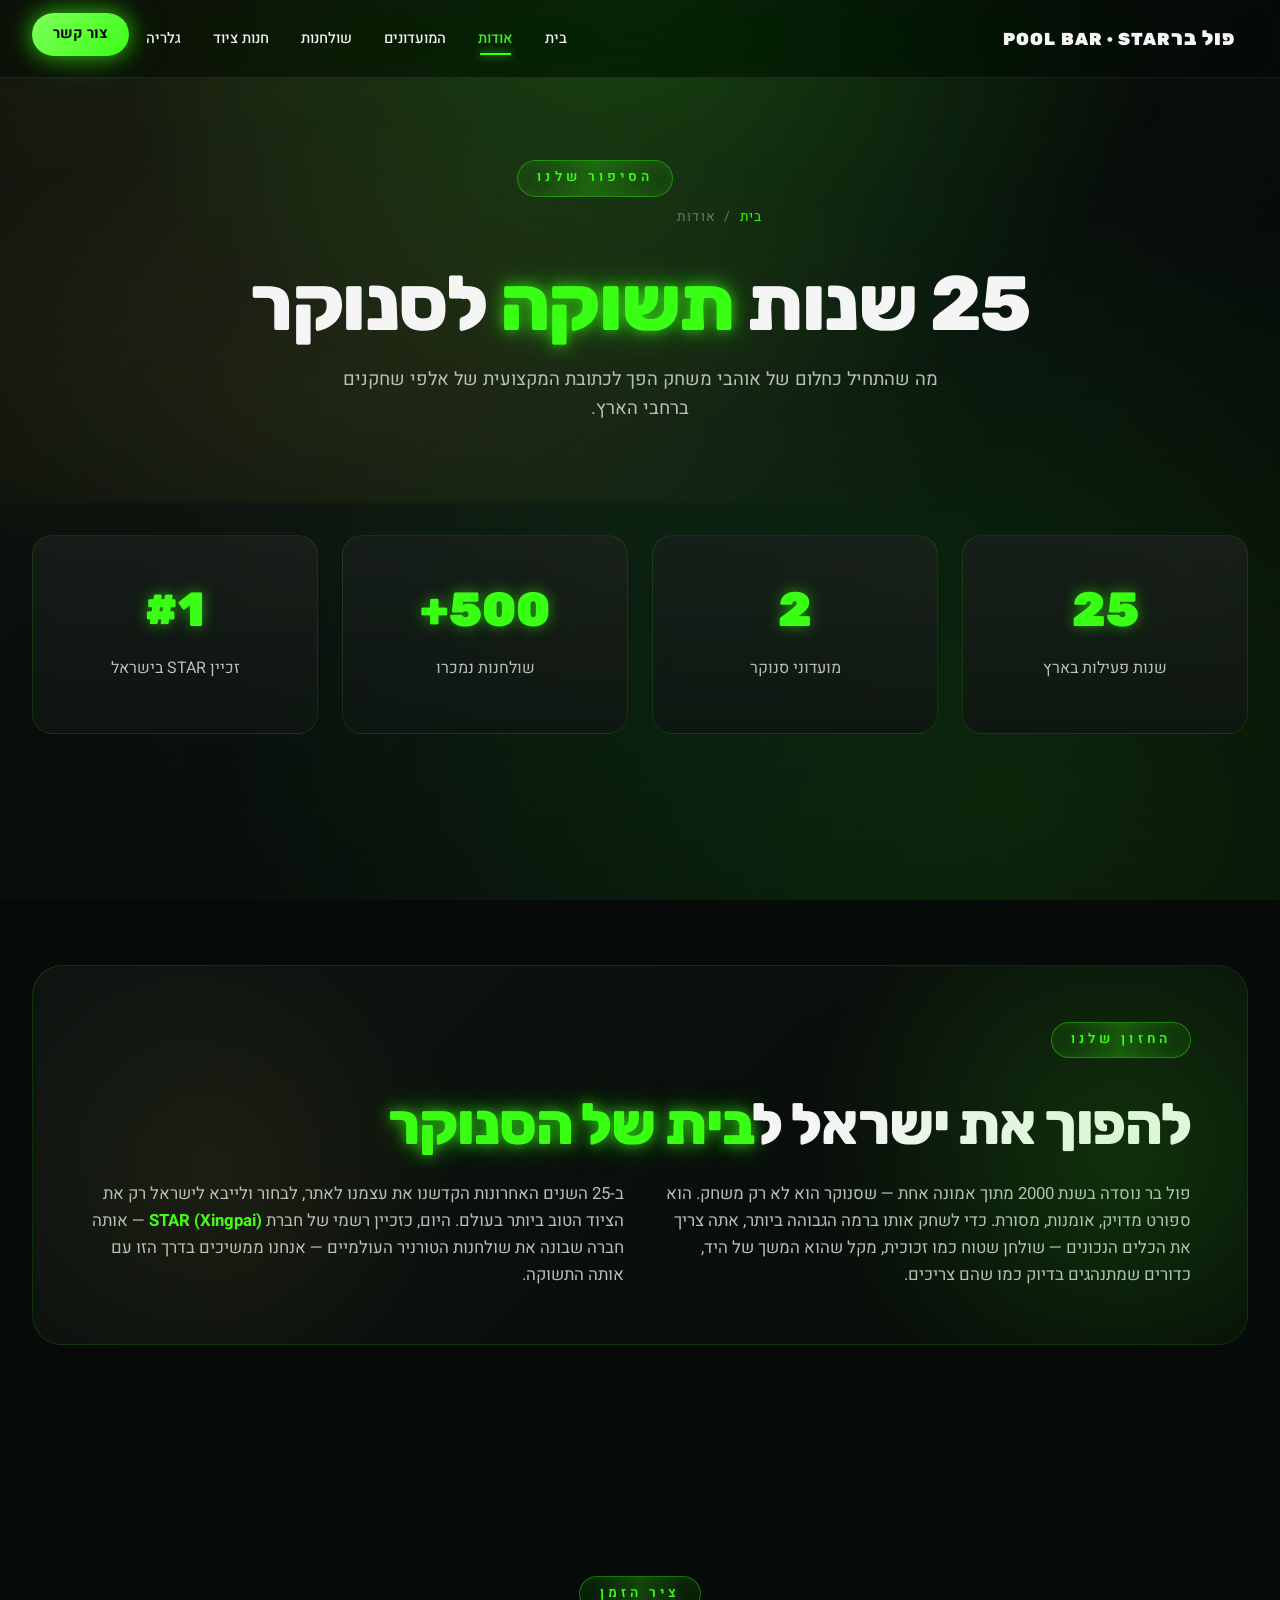
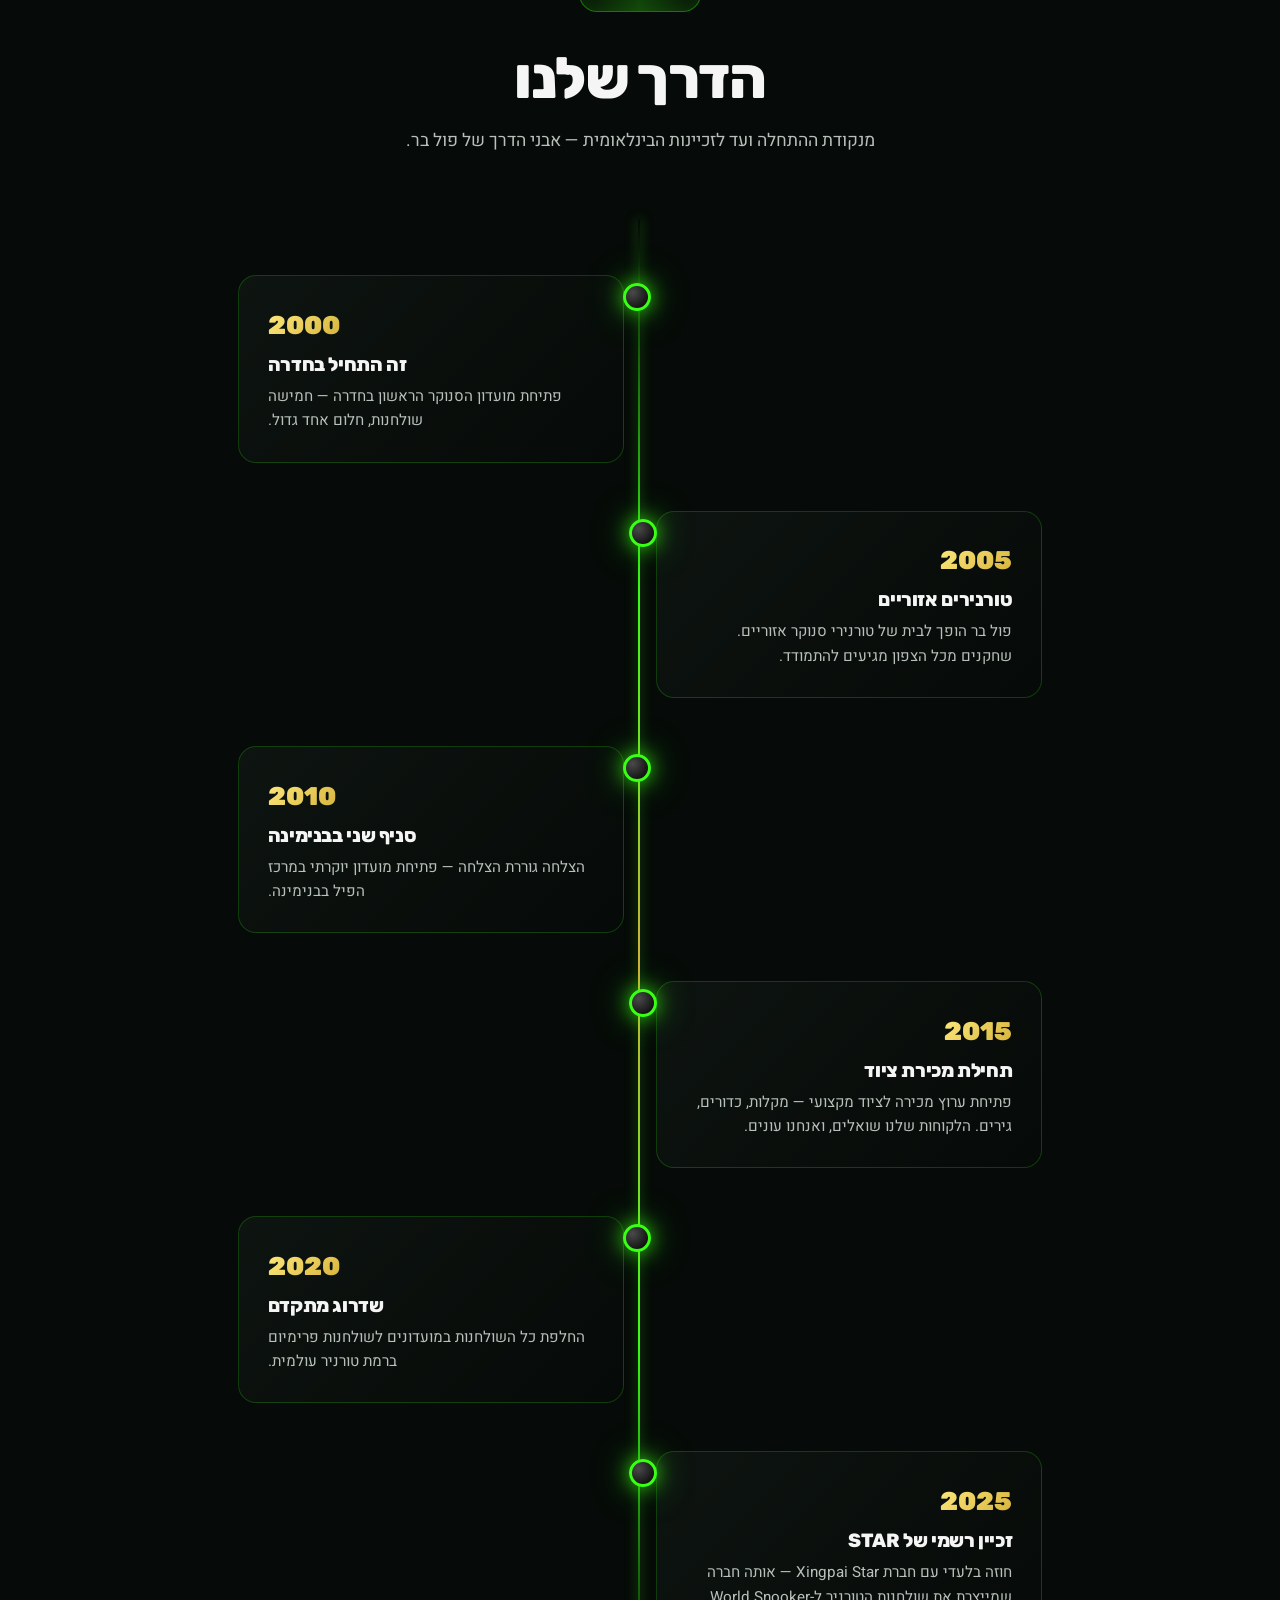
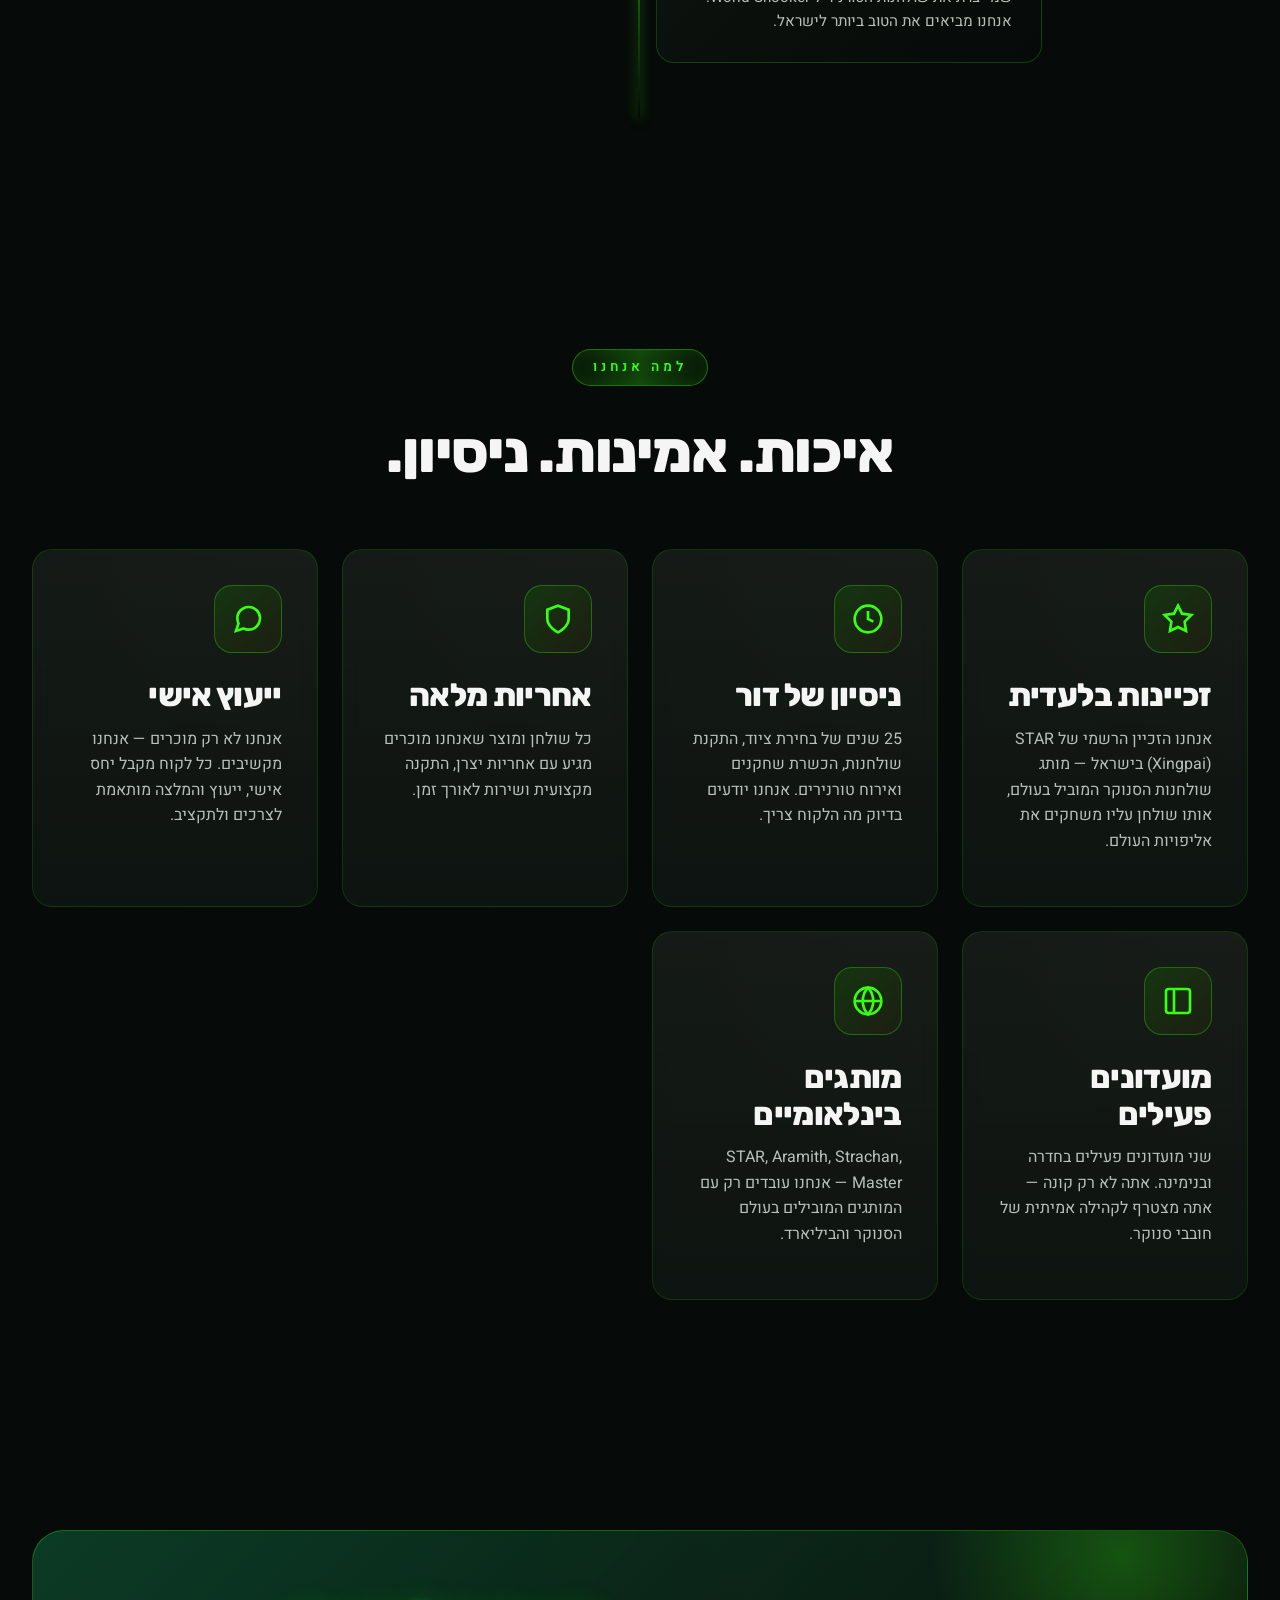
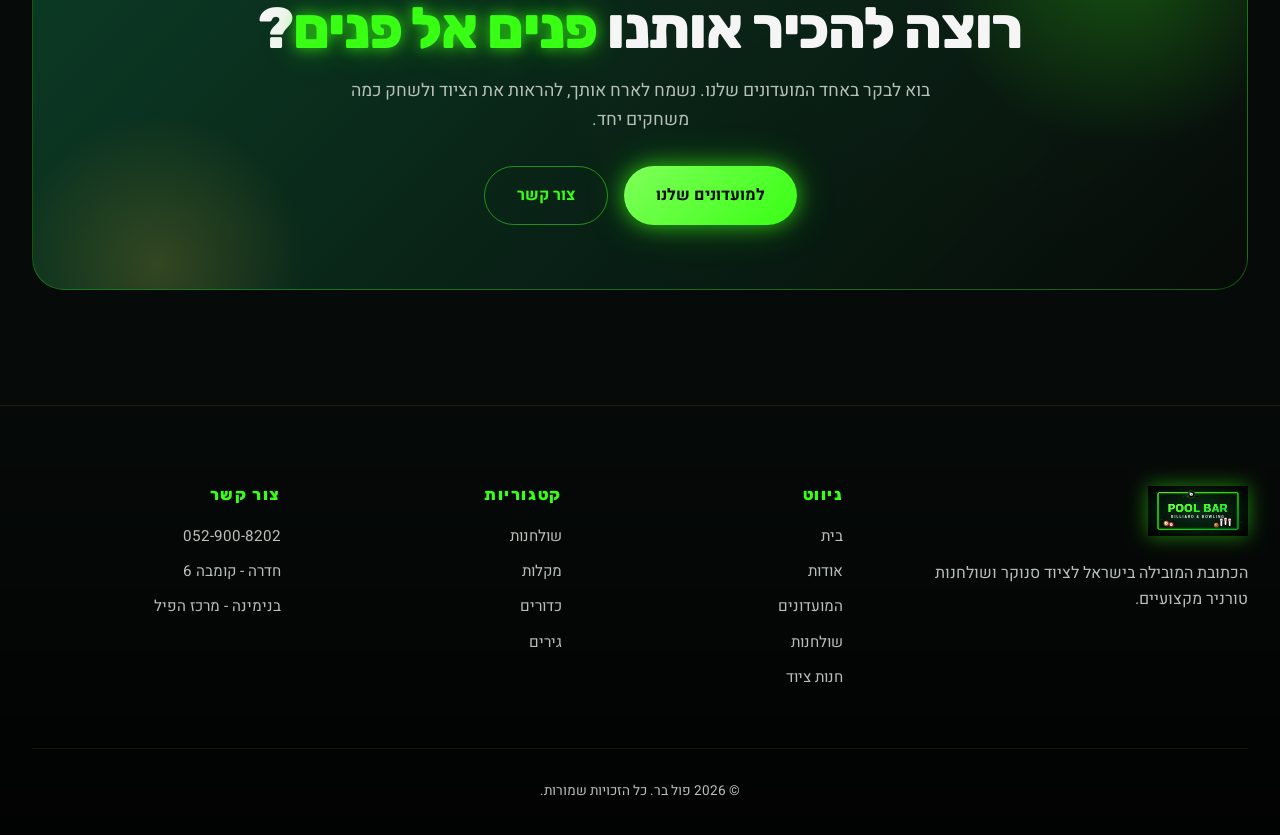
==== commit df187021: "שדרוג יוקרתי - לוגו, זהב, הרבה יותר אנימציות - הוספת לוגו SVG עם 'POOL BAR BILLIARD & BOWLING' בכל ה" ====
--- a/about.html
+++ b/about.html
@@ -205,7 +205,7 @@
     <div class="container">
       <div class="footer-grid">
         <div>
-          <a href="index.html" class="brand"><span class="brand-ball"></span><span class="brand-text">פול בר<small>POOL BAR · STAR</small></span></a>
+          <a href="index.html" class="brand"><img src="assets/logo.svg" alt="פול בר" class="brand-logo" /></a>
           <p style="color: var(--text-muted); margin-top: 1rem; max-width: 320px;">הכתובת המובילה בישראל לציוד סנוקר ושולחנות טורניר מקצועיים.</p>
         </div>
         <div><h4>ניווט</h4><ul><li><a href="index.html">בית</a></li><li><a href="about.html">אודות</a></li><li><a href="clubs.html">המועדונים</a></li><li><a href="tables.html">שולחנות</a></li><li><a href="shop.html">חנות ציוד</a></li></ul></div>
--- a/css/style.css
+++ b/css/style.css
@@ -1,29 +1,34 @@
 /* ============================================
-   POOL BAR - Snooker Equipment & Clubs
-   Premium Neon Theme
+   POOL BAR - Premium Luxury Edition
    ============================================ */
 
 :root {
   --neon-green: #39ff14;
-  --neon-green-soft: #00ff7f;
+  --neon-green-soft: #7fff5a;
   --neon-green-dark: #0d8a2c;
   --felt-green: #0f5132;
   --felt-green-bright: #1a7a4f;
   --pool-black: #060a08;
   --pool-black-soft: #0f1612;
   --pool-gray: #1a201d;
+  --pool-cream: #f0e6d0;
+  --pool-wood: #3a2618;
+  --pool-wood-light: #6a4a30;
+  --gold: #d4af37;
+  --gold-light: #ffec80;
+  --gold-dark: #8a6a10;
   --chalk-blue: #2196f3;
   --ball-red: #ff2d2d;
   --ball-yellow: #ffd60a;
-  --gold: #d4af37;
   --white: #f5f5f5;
-  --text-muted: #9aa39d;
+  --text-muted: #b8c0ba;
 
   --font-display: 'Rubik', 'Heebo', system-ui, -apple-system, sans-serif;
   --font-body: 'Heebo', 'Rubik', system-ui, sans-serif;
 
   --shadow-neon: 0 0 20px rgba(57, 255, 20, 0.6), 0 0 40px rgba(57, 255, 20, 0.3);
-  --shadow-neon-soft: 0 0 12px rgba(57, 255, 20, 0.45);
+  --shadow-neon-strong: 0 0 30px rgba(57, 255, 20, 0.8), 0 0 60px rgba(57, 255, 20, 0.5), 0 0 100px rgba(57, 255, 20, 0.3);
+  --shadow-gold: 0 0 20px rgba(212, 175, 55, 0.5), 0 0 40px rgba(212, 175, 55, 0.25);
   --shadow-card: 0 20px 60px rgba(0, 0, 0, 0.6);
   --shadow-deep: 0 30px 90px rgba(0, 0, 0, 0.8);
 }
@@ -43,15 +48,16 @@
   position: relative;
 }
 
-/* Ambient background */
+/* Luxurious layered ambient background */
 body::before {
   content: '';
   position: fixed;
   inset: 0;
   background:
-    radial-gradient(circle at 15% 20%, rgba(57, 255, 20, 0.08), transparent 45%),
-    radial-gradient(circle at 85% 75%, rgba(0, 255, 127, 0.06), transparent 50%),
-    radial-gradient(circle at 50% 50%, rgba(15, 81, 50, 0.15), transparent 70%);
+    radial-gradient(ellipse at 20% 10%, rgba(212, 175, 55, 0.08), transparent 50%),
+    radial-gradient(ellipse at 80% 90%, rgba(57, 255, 20, 0.1), transparent 55%),
+    radial-gradient(circle at 50% 50%, rgba(15, 81, 50, 0.18), transparent 80%),
+    linear-gradient(135deg, rgba(15, 22, 18, 0.6), rgba(6, 10, 8, 0.95));
   pointer-events: none;
   z-index: 0;
 }
@@ -61,10 +67,11 @@
   position: fixed;
   inset: 0;
   background-image:
-    repeating-linear-gradient(0deg, rgba(57, 255, 20, 0.02) 0 1px, transparent 1px 4px);
+    repeating-linear-gradient(0deg, rgba(212, 175, 55, 0.015) 0 1px, transparent 1px 6px);
   pointer-events: none;
   z-index: 0;
-  opacity: 0.4;
+  opacity: 0.5;
+  mix-blend-mode: overlay;
 }
 
 a { color: inherit; text-decoration: none; }
@@ -88,6 +95,22 @@
 .text-neon {
   color: var(--neon-green);
   text-shadow: 0 0 14px rgba(57, 255, 20, 0.7), 0 0 32px rgba(57, 255, 20, 0.4);
+  animation: neonFlicker 4s ease-in-out infinite;
+}
+
+@keyframes neonFlicker {
+  0%, 100% { text-shadow: 0 0 14px rgba(57, 255, 20, 0.7), 0 0 32px rgba(57, 255, 20, 0.4), 0 0 60px rgba(57, 255, 20, 0.2); }
+  50% { text-shadow: 0 0 20px rgba(57, 255, 20, 0.9), 0 0 50px rgba(57, 255, 20, 0.6), 0 0 80px rgba(57, 255, 20, 0.4); }
+  92% { text-shadow: 0 0 8px rgba(57, 255, 20, 0.5); }
+  93% { text-shadow: 0 0 20px rgba(57, 255, 20, 0.9); }
+}
+
+.text-gold {
+  background: linear-gradient(135deg, var(--gold-light), var(--gold) 50%, var(--gold-dark));
+  -webkit-background-clip: text;
+  background-clip: text;
+  color: transparent;
+  filter: drop-shadow(0 0 10px rgba(212, 175, 55, 0.4));
 }
 
 .eyebrow {
@@ -97,12 +120,25 @@
   color: var(--neon-green);
   text-transform: uppercase;
   font-weight: 600;
-  padding: 0.4rem 1rem;
+  padding: 0.4rem 1.2rem;
   border: 1px solid rgba(57, 255, 20, 0.4);
   border-radius: 999px;
   margin-bottom: 1.5rem;
   background: rgba(57, 255, 20, 0.05);
   box-shadow: inset 0 0 14px rgba(57, 255, 20, 0.1);
+  position: relative;
+  overflow: hidden;
+}
+.eyebrow::before {
+  content: '';
+  position: absolute;
+  inset: 0;
+  background: linear-gradient(90deg, transparent, rgba(57, 255, 20, 0.2), transparent);
+  animation: shine 3s linear infinite;
+}
+@keyframes shine {
+  from { transform: translateX(-100%); }
+  to { transform: translateX(100%); }
 }
 
 /* ============================================
@@ -118,6 +154,24 @@
 
 section { padding: clamp(4rem, 9vw, 8rem) 0; position: relative; z-index: 1; }
 
+/* Section variations */
+.section-wood {
+  background:
+    linear-gradient(180deg, rgba(58, 38, 24, 0.5), rgba(20, 14, 10, 0.7)),
+    repeating-linear-gradient(90deg, rgba(106, 74, 48, 0.05) 0 2px, transparent 2px 8px);
+  border-block: 1px solid rgba(212, 175, 55, 0.1);
+}
+
+.section-light {
+  background: linear-gradient(180deg, rgba(20, 30, 25, 0.9), rgba(15, 22, 18, 0.95));
+}
+
+.section-felt {
+  background:
+    radial-gradient(ellipse at center, rgba(26, 122, 79, 0.3) 0%, transparent 70%),
+    linear-gradient(180deg, rgba(15, 81, 50, 0.15), rgba(6, 10, 8, 0.5));
+}
+
 /* ============================================
    PRELOADER
    ============================================ */
@@ -126,8 +180,10 @@
   inset: 0;
   background: var(--pool-black);
   display: flex;
+  flex-direction: column;
   align-items: center;
   justify-content: center;
+  gap: 2rem;
   z-index: 10000;
   transition: opacity 0.8s ease, visibility 0.8s;
 }
@@ -153,9 +209,23 @@
   font-family: var(--font-display);
 }
 
+.preloader-text {
+  font-family: var(--font-display);
+  font-weight: 800;
+  font-size: 1.2rem;
+  letter-spacing: 0.3em;
+  color: var(--neon-green);
+  text-shadow: 0 0 12px rgba(57,255,20,0.6);
+  animation: pulseFade 1.5s ease-in-out infinite;
+}
+
 @keyframes preloaderBounce {
   0%, 100% { transform: translateY(0) scale(1); }
   50% { transform: translateY(-30px) scale(1.05); }
+}
+@keyframes pulseFade {
+  0%, 100% { opacity: 0.4; }
+  50% { opacity: 1; }
 }
 
 /* ============================================
@@ -165,17 +235,18 @@
   position: fixed;
   top: 0; left: 0; right: 0;
   z-index: 100;
-  padding: 1rem 0;
-  background: rgba(6, 10, 8, 0.6);
-  backdrop-filter: blur(18px);
-  -webkit-backdrop-filter: blur(18px);
+  padding: 0.8rem 0;
+  background: rgba(6, 10, 8, 0.55);
+  backdrop-filter: blur(20px) saturate(180%);
+  -webkit-backdrop-filter: blur(20px) saturate(180%);
   border-bottom: 1px solid rgba(57, 255, 20, 0.12);
   transition: padding 0.3s ease, background 0.3s ease;
 }
 
 .nav.scrolled {
-  padding: 0.6rem 0;
-  background: rgba(6, 10, 8, 0.88);
+  padding: 0.5rem 0;
+  background: rgba(6, 10, 8, 0.92);
+  box-shadow: 0 10px 40px rgba(0, 0, 0, 0.6);
 }
 
 .nav-inner {
@@ -188,58 +259,36 @@
 .brand {
   display: flex;
   align-items: center;
-  gap: 0.7rem;
+  gap: 0.8rem;
   font-family: var(--font-display);
   font-weight: 900;
   font-size: 1.3rem;
   letter-spacing: 0.05em;
-}
-
-.brand-ball {
-  width: 40px; height: 40px;
-  border-radius: 50%;
-  background: radial-gradient(circle at 30% 30%, #555 0%, #000 70%);
-  position: relative;
-  box-shadow: 0 0 20px rgba(57, 255, 20, 0.5), inset -5px -5px 10px rgba(0,0,0,0.6);
-  animation: brandSpin 8s linear infinite;
-}
-.brand-ball::after {
-  content: '8';
-  position: absolute;
-  inset: 0; margin: auto;
-  width: 18px; height: 18px;
-  background: #fff;
-  border-radius: 50%;
-  display: flex; align-items: center; justify-content: center;
-  font-weight: 900; color: #000;
-  font-size: 0.75rem;
-}
-
-@keyframes brandSpin {
-  to { transform: rotate(360deg); }
-}
-
-.brand-text { line-height: 1; }
-.brand-text small {
-  display: block;
-  font-size: 0.65rem;
-  letter-spacing: 0.25em;
-  color: var(--neon-green);
-  margin-top: 3px;
-  font-weight: 500;
+  transition: transform 0.25s ease;
+}
+.brand:hover { transform: scale(1.03); }
+
+.brand-logo {
+  height: 50px;
+  width: auto;
+  filter: drop-shadow(0 0 10px rgba(57, 255, 20, 0.5));
+  transition: filter 0.3s ease;
+}
+.brand:hover .brand-logo {
+  filter: drop-shadow(0 0 18px rgba(57, 255, 20, 0.8));
 }
 
 .nav-links {
   display: flex;
   list-style: none;
-  gap: 0.4rem;
+  gap: 0.2rem;
   align-items: center;
 }
 
 .nav-links a {
   display: inline-block;
-  padding: 0.55rem 1rem;
-  font-size: 0.95rem;
+  padding: 0.55rem 0.9rem;
+  font-size: 0.92rem;
   font-weight: 500;
   border-radius: 8px;
   position: relative;
@@ -260,15 +309,26 @@
 .nav-links a:hover, .nav-links a.active { color: var(--neon-green); }
 
 .nav-cta {
-  background: var(--neon-green);
+  background: linear-gradient(135deg, var(--neon-green-soft), var(--neon-green));
   color: var(--pool-black) !important;
   padding: 0.6rem 1.3rem !important;
   border-radius: 999px !important;
   font-weight: 700 !important;
-  box-shadow: var(--shadow-neon-soft);
+  box-shadow: var(--shadow-neon);
   transition: transform 0.25s ease, box-shadow 0.25s ease;
-}
-.nav-cta:hover { transform: translateY(-2px); box-shadow: var(--shadow-neon); }
+  position: relative;
+  overflow: hidden;
+}
+.nav-cta::before {
+  content: '';
+  position: absolute;
+  inset: 0;
+  background: linear-gradient(120deg, transparent 30%, rgba(255,255,255,0.5) 50%, transparent 70%);
+  transform: translateX(-100%);
+  transition: transform 0.6s ease;
+}
+.nav-cta:hover::before { transform: translateX(100%); }
+.nav-cta:hover { transform: translateY(-2px); box-shadow: var(--shadow-neon-strong); }
 .nav-cta::after { display: none; }
 
 .menu-toggle {
@@ -291,6 +351,9 @@
 .menu-toggle.active span:nth-child(2) { opacity: 0; }
 .menu-toggle.active span:nth-child(3) { transform: translateY(-7px) rotate(-45deg); }
 
+@media (max-width: 1100px) {
+  .nav-links a { font-size: 0.85rem; padding: 0.5rem 0.6rem; }
+}
 @media (max-width: 960px) {
   .menu-toggle { display: flex; }
   .nav-links {
@@ -310,228 +373,162 @@
 }
 
 /* ============================================
-   HERO
+   HERO - Premium luxury
    ============================================ */
 .hero {
   min-height: 100vh;
-  padding: 8rem 0 4rem;
+  padding: 7rem 0 4rem;
   display: flex;
   align-items: center;
   position: relative;
   overflow: hidden;
+  background:
+    radial-gradient(ellipse at top, rgba(57, 255, 20, 0.12), transparent 60%),
+    radial-gradient(ellipse at bottom, rgba(15, 81, 50, 0.35), transparent 50%);
+}
+
+/* Spotlight effect */
+.hero::before {
+  content: '';
+  position: absolute;
+  top: 0; left: 50%;
+  transform: translateX(-50%);
+  width: 800px; height: 600px;
+  background: radial-gradient(ellipse at center top, rgba(57, 255, 20, 0.18), transparent 60%);
+  pointer-events: none;
+}
+
+.hero-logo-display {
+  position: relative;
+  max-width: 700px;
+  margin: 0 auto 2rem;
+  text-align: center;
+  z-index: 3;
+  animation: logoEntrance 1.5s ease;
+}
+
+@keyframes logoEntrance {
+  from { opacity: 0; transform: translateY(-40px) scale(0.9); }
+  to { opacity: 1; transform: translateY(0) scale(1); }
+}
+
+.hero-logo {
+  width: 100%;
+  max-width: 600px;
+  height: auto;
+  filter: drop-shadow(0 0 30px rgba(57, 255, 20, 0.5));
+  animation: logoFloat 6s ease-in-out infinite;
+}
+
+@keyframes logoFloat {
+  0%, 100% { transform: translateY(0); }
+  50% { transform: translateY(-12px); }
 }
 
 .hero-grid {
   display: grid;
-  grid-template-columns: 1fr 1fr;
-  gap: 3rem;
-  align-items: center;
-}
-
-@media (max-width: 960px) {
-  .hero-grid { grid-template-columns: 1fr; gap: 2rem; text-align: center; }
+  grid-template-columns: 1fr;
+  gap: 2rem;
+  align-items: center;
+  text-align: center;
+  position: relative;
+  z-index: 2;
 }
 
 .hero-eyebrow {
   display: inline-flex;
   align-items: center;
-  gap: 0.6rem;
+  gap: 0.8rem;
   font-size: 0.85rem;
   letter-spacing: 0.25em;
   color: var(--neon-green);
   font-weight: 700;
   margin-bottom: 1.5rem;
   text-transform: uppercase;
+  padding: 0.5rem 1.4rem;
+  border: 1px solid rgba(57, 255, 20, 0.4);
+  border-radius: 999px;
+  background: rgba(57, 255, 20, 0.08);
+  backdrop-filter: blur(10px);
 }
 .hero-eyebrow::before {
   content: '';
-  width: 32px; height: 2px;
+  width: 8px; height: 8px;
+  border-radius: 50%;
   background: var(--neon-green);
-  box-shadow: 0 0 8px var(--neon-green);
+  box-shadow: 0 0 10px var(--neon-green);
+  animation: pulseDot 1.5s ease-in-out infinite;
+}
+@keyframes pulseDot {
+  0%, 100% { opacity: 1; transform: scale(1); }
+  50% { opacity: 0.5; transform: scale(1.3); }
 }
 
 .hero-title {
-  font-size: clamp(2.6rem, 7vw, 6rem);
+  font-size: clamp(2.4rem, 6vw, 5.5rem);
   font-weight: 900;
-  line-height: 1;
+  line-height: 1.05;
   margin-bottom: 1.5rem;
 }
 .hero-title span {
   display: block;
-  background: linear-gradient(135deg, #39ff14, #00ff7f 50%, #b8ff8f);
+  background: linear-gradient(135deg, #ffec80, #d4af37 30%, #39ff14 60%, #7fff5a);
   -webkit-background-clip: text;
   background-clip: text;
   color: transparent;
-  filter: drop-shadow(0 0 18px rgba(57, 255, 20, 0.45));
+  filter: drop-shadow(0 0 18px rgba(57, 255, 20, 0.35));
+  animation: gradientShift 8s ease infinite;
+  background-size: 200% 200%;
+}
+@keyframes gradientShift {
+  0%, 100% { background-position: 0% 50%; }
+  50% { background-position: 100% 50%; }
 }
 
 .hero-sub {
   font-size: clamp(1rem, 1.4vw, 1.25rem);
   color: var(--text-muted);
-  margin-bottom: 2.5rem;
-  max-width: 560px;
-}
-@media (max-width: 960px) { .hero-sub { margin-inline: auto; } }
+  margin: 0 auto 2.5rem;
+  max-width: 700px;
+}
 
 .hero-actions {
   display: flex;
   gap: 1rem;
   flex-wrap: wrap;
-}
-@media (max-width: 960px) { .hero-actions { justify-content: center; } }
+  justify-content: center;
+}
 
 /* Stats row */
 .hero-stats {
-  display: flex;
-  gap: 2.5rem;
-  margin-top: 3rem;
-  padding-top: 2rem;
-  border-top: 1px solid rgba(57, 255, 20, 0.15);
-  flex-wrap: wrap;
-}
-@media (max-width: 960px) { .hero-stats { justify-content: center; } }
-
+  display: grid;
+  grid-template-columns: repeat(auto-fit, minmax(140px, 1fr));
+  gap: 1.5rem;
+  margin-top: 4rem;
+  padding-top: 3rem;
+  border-top: 1px solid rgba(212, 175, 55, 0.2);
+  max-width: 800px;
+  margin-inline: auto;
+}
+
+.stat {
+  text-align: center;
+  position: relative;
+  padding: 1rem;
+}
 .stat strong {
   display: block;
   font-family: var(--font-display);
-  font-size: clamp(1.8rem, 3vw, 2.5rem);
-  color: var(--neon-green);
-  text-shadow: 0 0 12px rgba(57, 255, 20, 0.5);
+  font-size: clamp(2rem, 3.5vw, 3rem);
+  background: linear-gradient(135deg, var(--gold-light), var(--gold), var(--neon-green));
+  -webkit-background-clip: text;
+  background-clip: text;
+  color: transparent;
+  filter: drop-shadow(0 0 12px rgba(57, 255, 20, 0.4));
   font-weight: 900;
   line-height: 1;
 }
-.stat span { font-size: 0.85rem; color: var(--text-muted); margin-top: 4px; display: block; }
-
-/* Hero 3D Ball Display */
-.hero-visual {
-  position: relative;
-  height: clamp(420px, 60vh, 620px);
-  display: flex;
-  align-items: center;
-  justify-content: center;
-}
-
-.pool-table-mini {
-  position: absolute;
-  bottom: 8%;
-  left: 50%;
-  transform: translateX(-50%) perspective(800px) rotateX(45deg);
-  width: 90%;
-  height: 180px;
-  background: linear-gradient(135deg, #0a4d2a, #1a7a4f 50%, #0a4d2a);
-  border: 6px solid #3a2412;
-  border-radius: 12px;
-  box-shadow:
-    0 0 80px rgba(57, 255, 20, 0.4),
-    inset 0 0 40px rgba(0, 0, 0, 0.5);
-}
-.pool-table-mini::before {
-  content: '';
-  position: absolute;
-  inset: 10px;
-  border: 2px dashed rgba(57, 255, 20, 0.4);
-  border-radius: 6px;
-}
-
-.eight-ball-3d {
-  position: relative;
-  width: clamp(180px, 28vw, 280px);
-  aspect-ratio: 1;
-  border-radius: 50%;
-  background:
-    radial-gradient(circle at 30% 30%, #4a4a4a 0%, #1a1a1a 35%, #000 70%);
-  box-shadow:
-    0 0 80px rgba(57, 255, 20, 0.6),
-    0 0 160px rgba(57, 255, 20, 0.3),
-    inset -25px -25px 50px rgba(0, 0, 0, 0.8),
-    inset 15px 15px 30px rgba(255, 255, 255, 0.05);
-  animation: ballFloat 4s ease-in-out infinite;
-  z-index: 2;
-}
-
-.eight-ball-3d::before {
-  content: '';
-  position: absolute;
-  top: 18%; left: 25%;
-  width: 30%; height: 30%;
-  background: radial-gradient(circle, rgba(255,255,255,0.45) 0%, transparent 70%);
-  border-radius: 50%;
-  filter: blur(5px);
-}
-
-.eight-ball-3d::after {
-  content: '8';
-  position: absolute;
-  inset: 0; margin: auto;
-  width: 40%; height: 40%;
-  background: #fff;
-  border-radius: 50%;
-  display: flex;
-  align-items: center;
-  justify-content: center;
-  font-family: var(--font-display);
-  font-weight: 900;
-  font-size: clamp(2.5rem, 5vw, 4.5rem);
-  color: #000;
-  box-shadow: inset -3px -3px 8px rgba(0,0,0,0.2);
-}
-
-@keyframes ballFloat {
-  0%, 100% { transform: translateY(0) rotate(0deg); }
-  50% { transform: translateY(-20px) rotate(8deg); }
-}
-
-/* Orbiting balls */
-.orbit-balls {
-  position: absolute;
-  inset: 0;
-  pointer-events: none;
-}
-.orbit-balls .b {
-  position: absolute;
-  width: 38px; height: 38px;
-  border-radius: 50%;
-  top: 50%; left: 50%;
-  transform-origin: 0 0;
-}
-.orbit-balls .b::after {
-  content: '';
-  position: absolute;
-  top: 15%; left: 25%;
-  width: 30%; height: 30%;
-  background: radial-gradient(circle, rgba(255,255,255,0.5), transparent 70%);
-  border-radius: 50%;
-  filter: blur(2px);
-}
-.orbit-balls .b1 { background: radial-gradient(circle at 30% 30%, #ff9a3c, #d62828); animation: orbit1 12s linear infinite; }
-.orbit-balls .b2 { background: radial-gradient(circle at 30% 30%, #ffd60a, #b89200); animation: orbit2 16s linear infinite; }
-.orbit-balls .b3 { background: radial-gradient(circle at 30% 30%, #6acdff, #1f6db0); animation: orbit3 20s linear infinite; }
-.orbit-balls .b4 { background: radial-gradient(circle at 30% 30%, #fff, #d0d0d0); animation: orbit4 14s linear infinite; }
-
-@keyframes orbit1 {
-  from { transform: rotate(0deg) translateX(200px) rotate(0deg); }
-  to { transform: rotate(360deg) translateX(200px) rotate(-360deg); }
-}
-@keyframes orbit2 {
-  from { transform: rotate(120deg) translateX(230px) rotate(-120deg); }
-  to { transform: rotate(480deg) translateX(230px) rotate(-480deg); }
-}
-@keyframes orbit3 {
-  from { transform: rotate(240deg) translateX(180px) rotate(-240deg); }
-  to { transform: rotate(600deg) translateX(180px) rotate(-600deg); }
-}
-@keyframes orbit4 {
-  from { transform: rotate(60deg) translateX(250px) rotate(-60deg); }
-  to { transform: rotate(420deg) translateX(250px) rotate(-420deg); }
-}
-
-@media (max-width: 600px) {
-  .orbit-balls .b { width: 26px; height: 26px; }
-  @keyframes orbit1 {
-    from { transform: rotate(0deg) translateX(130px) rotate(0deg); }
-    to { transform: rotate(360deg) translateX(130px) rotate(-360deg); }
-  }
-}
+.stat span { font-size: 0.85rem; color: var(--text-muted); margin-top: 6px; display: block; letter-spacing: 0.05em; }
 
 /* Floating particles */
 .particles {
@@ -539,6 +536,7 @@
   inset: 0;
   pointer-events: none;
   overflow: hidden;
+  z-index: 1;
 }
 .particle {
   position: absolute;
@@ -549,6 +547,10 @@
   opacity: 0;
   animation: float 8s linear infinite;
 }
+.particle.gold {
+  background: var(--gold);
+  box-shadow: 0 0 10px var(--gold);
+}
 @keyframes float {
   0% { transform: translateY(100vh) translateX(0); opacity: 0; }
   10% { opacity: 0.9; }
@@ -563,7 +565,7 @@
   display: inline-flex;
   align-items: center;
   gap: 0.6rem;
-  padding: 0.95rem 1.8rem;
+  padding: 1rem 2rem;
   border-radius: 999px;
   font-weight: 700;
   font-size: 1rem;
@@ -575,13 +577,13 @@
   white-space: nowrap;
 }
 .btn-primary {
-  background: var(--neon-green);
+  background: linear-gradient(135deg, var(--neon-green-soft), var(--neon-green));
   color: var(--pool-black);
-  box-shadow: var(--shadow-neon-soft);
+  box-shadow: var(--shadow-neon);
 }
 .btn-primary:hover {
   transform: translateY(-3px);
-  box-shadow: var(--shadow-neon);
+  box-shadow: var(--shadow-neon-strong);
 }
 .btn-primary::before {
   content: '';
@@ -593,6 +595,16 @@
 }
 .btn-primary:hover::before { transform: translateX(100%); }
 
+.btn-gold {
+  background: linear-gradient(135deg, var(--gold-light), var(--gold) 50%, var(--gold-dark));
+  color: var(--pool-black);
+  box-shadow: var(--shadow-gold);
+}
+.btn-gold:hover {
+  transform: translateY(-3px);
+  box-shadow: 0 0 30px rgba(212, 175, 55, 0.7), 0 0 60px rgba(212, 175, 55, 0.4);
+}
+
 .btn-outline {
   background: transparent;
   color: var(--neon-green);
@@ -601,7 +613,7 @@
 .btn-outline:hover {
   background: rgba(57, 255, 20, 0.1);
   border-color: var(--neon-green);
-  box-shadow: var(--shadow-neon-soft);
+  box-shadow: var(--shadow-neon);
   transform: translateY(-3px);
 }
 
@@ -612,14 +624,16 @@
   display: inline-flex;
   align-items: center;
   justify-content: center;
-}
+  transition: transform 0.3s ease;
+}
+.btn:hover .btn-arrow { transform: translateX(-4px); }
 
 /* ============================================
    SECTION HEADERS
    ============================================ */
 .section-header {
   text-align: center;
-  max-width: 700px;
+  max-width: 740px;
   margin: 0 auto 4rem;
 }
 .section-header p {
@@ -629,7 +643,7 @@
 }
 
 /* ============================================
-   CARDS
+   CARDS - Premium look
    ============================================ */
 .cards-grid {
   display: grid;
@@ -639,12 +653,14 @@
 
 .card {
   position: relative;
-  padding: 2rem;
-  background: linear-gradient(180deg, rgba(26, 32, 29, 0.7), rgba(15, 22, 18, 0.7));
+  padding: 2.2rem;
+  background:
+    linear-gradient(180deg, rgba(26, 32, 29, 0.75), rgba(15, 22, 18, 0.85)),
+    radial-gradient(circle at top right, rgba(212, 175, 55, 0.06), transparent 60%);
   border: 1px solid rgba(57, 255, 20, 0.12);
-  border-radius: 18px;
+  border-radius: 20px;
   overflow: hidden;
-  transition: transform 0.35s ease, border-color 0.35s ease, box-shadow 0.35s ease;
+  transition: transform 0.4s cubic-bezier(0.2, 0.8, 0.2, 1), border-color 0.35s ease, box-shadow 0.4s ease;
   backdrop-filter: blur(10px);
 }
 
@@ -652,9 +668,9 @@
   content: '';
   position: absolute;
   inset: -1px;
-  border-radius: 18px;
+  border-radius: 20px;
   padding: 1px;
-  background: linear-gradient(135deg, var(--neon-green), transparent 50%);
+  background: linear-gradient(135deg, var(--neon-green), var(--gold) 60%, transparent);
   -webkit-mask:
     linear-gradient(#000 0 0) content-box,
     linear-gradient(#000 0 0);
@@ -665,18 +681,31 @@
   pointer-events: none;
 }
 
+.card::after {
+  content: '';
+  position: absolute;
+  top: -50%; right: -50%;
+  width: 100%; height: 100%;
+  background: radial-gradient(circle, rgba(57, 255, 20, 0.15), transparent 60%);
+  opacity: 0;
+  transition: opacity 0.4s ease;
+  pointer-events: none;
+}
+
 .card:hover {
-  transform: translateY(-8px);
+  transform: translateY(-10px);
   border-color: rgba(57, 255, 20, 0.4);
-  box-shadow: 0 25px 50px rgba(0,0,0,0.5), 0 0 60px rgba(57, 255, 20, 0.15);
-}
-.card:hover::before { opacity: 1; }
+  box-shadow: 0 30px 60px rgba(0,0,0,0.5), 0 0 80px rgba(57, 255, 20, 0.2);
+}
+.card:hover::before, .card:hover::after { opacity: 1; }
 
 .card-icon {
-  width: 64px; height: 64px;
-  border-radius: 16px;
-  background: rgba(57, 255, 20, 0.1);
-  border: 1px solid rgba(57, 255, 20, 0.25);
+  width: 68px; height: 68px;
+  border-radius: 18px;
+  background:
+    linear-gradient(135deg, rgba(57, 255, 20, 0.15), rgba(212, 175, 55, 0.08)),
+    rgba(0, 0, 0, 0.3);
+  border: 1px solid rgba(57, 255, 20, 0.3);
   display: flex;
   align-items: center;
   justify-content: center;
@@ -684,13 +713,17 @@
   margin-bottom: 1.5rem;
   position: relative;
   color: var(--neon-green);
+  transition: transform 0.4s ease;
+}
+.card:hover .card-icon {
+  transform: rotate(-6deg) scale(1.05);
 }
 .card-icon::after {
   content: '';
   position: absolute;
   inset: 0;
-  border-radius: 16px;
-  box-shadow: 0 0 30px rgba(57, 255, 20, 0.4);
+  border-radius: 18px;
+  box-shadow: 0 0 30px rgba(57, 255, 20, 0.5);
   opacity: 0;
   transition: opacity 0.3s ease;
 }
@@ -699,8 +732,10 @@
 .card h3 {
   margin-bottom: 0.8rem;
   color: var(--white);
-}
-.card p { color: var(--text-muted); margin-bottom: 1rem; }
+  position: relative;
+  z-index: 1;
+}
+.card p { color: var(--text-muted); margin-bottom: 1rem; position: relative; z-index: 1; }
 
 .card-link {
   display: inline-flex;
@@ -709,6 +744,8 @@
   color: var(--neon-green);
   font-weight: 600;
   font-size: 0.95rem;
+  position: relative;
+  z-index: 1;
 }
 .card-link::after {
   content: '←';
@@ -721,9 +758,11 @@
    ============================================ */
 .feature-card {
   position: relative;
-  padding: 3rem;
-  border-radius: 24px;
-  background: linear-gradient(135deg, rgba(15, 22, 18, 0.95), rgba(6, 10, 8, 0.95));
+  padding: clamp(2rem, 5vw, 3.5rem);
+  border-radius: 30px;
+  background:
+    linear-gradient(135deg, rgba(15, 22, 18, 0.95), rgba(6, 10, 8, 0.95)),
+    radial-gradient(circle at top right, rgba(212, 175, 55, 0.1), transparent 60%);
   border: 1px solid rgba(57, 255, 20, 0.15);
   overflow: hidden;
 }
@@ -735,14 +774,22 @@
   background: radial-gradient(circle, rgba(57, 255, 20, 0.15), transparent 60%);
   pointer-events: none;
 }
+.feature-card::after {
+  content: '';
+  position: absolute;
+  bottom: -30%; left: -10%;
+  width: 50%; height: 150%;
+  background: radial-gradient(circle, rgba(212, 175, 55, 0.08), transparent 60%);
+  pointer-events: none;
+}
 
 /* ============================================
    FOOTER
    ============================================ */
 .footer {
-  background: linear-gradient(180deg, transparent, rgba(0,0,0,0.6));
+  background: linear-gradient(180deg, transparent, rgba(0,0,0,0.7));
   padding: 5rem 0 2rem;
-  border-top: 1px solid rgba(57, 255, 20, 0.1);
+  border-top: 1px solid rgba(212, 175, 55, 0.15);
   position: relative;
   z-index: 2;
 }
@@ -773,9 +820,11 @@
 }
 .footer a:hover { color: var(--neon-green); transform: translateX(-3px); }
 
+.footer-logo { max-height: 70px; margin-bottom: 1rem; filter: drop-shadow(0 0 12px rgba(57, 255, 20, 0.4)); }
+
 .footer-bottom {
   padding-top: 2rem;
-  border-top: 1px solid rgba(57, 255, 20, 0.08);
+  border-top: 1px solid rgba(212, 175, 55, 0.1);
   text-align: center;
   color: var(--text-muted);
   font-size: 0.85rem;
@@ -787,20 +836,20 @@
   margin-top: 1rem;
 }
 .social-links a {
-  width: 40px; height: 40px;
+  width: 42px; height: 42px;
   border-radius: 50%;
   border: 1px solid rgba(57, 255, 20, 0.25);
   display: flex;
   align-items: center;
   justify-content: center;
-  transition: all 0.25s ease;
+  transition: all 0.3s ease;
   background: rgba(0,0,0,0.3);
 }
 .social-links a:hover {
-  background: var(--neon-green);
+  background: linear-gradient(135deg, var(--neon-green-soft), var(--neon-green));
   color: var(--pool-black);
-  transform: translateY(-3px) scale(1.05);
-  box-shadow: var(--shadow-neon-soft);
+  transform: translateY(-4px) scale(1.1) rotate(8deg);
+  box-shadow: var(--shadow-neon);
 }
 .social-links svg { width: 18px; height: 18px; }
 
@@ -810,7 +859,7 @@
 .reveal {
   opacity: 0;
   transform: translateY(40px);
-  transition: opacity 0.8s ease, transform 0.8s ease;
+  transition: opacity 0.9s ease, transform 0.9s cubic-bezier(0.2, 0.8, 0.2, 1);
 }
 .reveal.visible {
   opacity: 1;
@@ -819,7 +868,7 @@
 .reveal-stagger > * {
   opacity: 0;
   transform: translateY(30px);
-  transition: opacity 0.7s ease, transform 0.7s ease;
+  transition: opacity 0.7s ease, transform 0.7s cubic-bezier(0.2, 0.8, 0.2, 1);
 }
 .reveal-stagger.visible > * { opacity: 1; transform: translateY(0); }
 .reveal-stagger.visible > *:nth-child(1) { transition-delay: 0.05s; }
@@ -836,10 +885,11 @@
    ============================================ */
 .marquee {
   overflow: hidden;
-  padding: 1.5rem 0;
-  background: rgba(57, 255, 20, 0.04);
-  border-top: 1px solid rgba(57, 255, 20, 0.15);
-  border-bottom: 1px solid rgba(57, 255, 20, 0.15);
+  padding: 1.8rem 0;
+  background:
+    linear-gradient(90deg, rgba(57, 255, 20, 0.04), rgba(212, 175, 55, 0.04), rgba(57, 255, 20, 0.04));
+  border-top: 1px solid rgba(57, 255, 20, 0.2);
+  border-bottom: 1px solid rgba(57, 255, 20, 0.2);
   position: relative;
   z-index: 2;
 }
@@ -864,8 +914,9 @@
 .marquee-item span { color: var(--neon-green); text-shadow: 0 0 12px rgba(57, 255, 20, 0.5); }
 .marquee-item::after {
   content: '●';
-  color: var(--neon-green);
+  color: var(--gold);
   margin-right: 4rem;
+  text-shadow: 0 0 12px rgba(212, 175, 55, 0.6);
 }
 @keyframes marquee {
   from { transform: translateX(0); }
@@ -877,21 +928,24 @@
    ============================================ */
 .product-card {
   position: relative;
-  background: linear-gradient(180deg, rgba(15, 22, 18, 0.9), rgba(6, 10, 8, 0.95));
+  background:
+    linear-gradient(180deg, rgba(15, 22, 18, 0.9), rgba(6, 10, 8, 0.95));
   border: 1px solid rgba(57, 255, 20, 0.15);
-  border-radius: 20px;
+  border-radius: 22px;
   overflow: hidden;
-  transition: transform 0.4s ease, border-color 0.4s ease, box-shadow 0.4s ease;
+  transition: transform 0.4s cubic-bezier(0.2, 0.8, 0.2, 1), border-color 0.4s ease, box-shadow 0.4s ease;
 }
 .product-card:hover {
-  transform: translateY(-10px);
+  transform: translateY(-12px);
   border-color: rgba(57, 255, 20, 0.5);
-  box-shadow: 0 30px 60px rgba(0,0,0,0.6), 0 0 80px rgba(57, 255, 20, 0.15);
+  box-shadow: 0 30px 60px rgba(0,0,0,0.6), 0 0 80px rgba(57, 255, 20, 0.2);
 }
 
 .product-image {
-  height: 240px;
-  background: linear-gradient(135deg, rgba(15, 81, 50, 0.6), rgba(6, 10, 8, 0.9));
+  height: 280px;
+  background:
+    radial-gradient(ellipse at center, rgba(57, 255, 20, 0.2), transparent 60%),
+    linear-gradient(135deg, rgba(15, 81, 50, 0.7), rgba(6, 10, 8, 0.95));
   display: flex;
   align-items: center;
   justify-content: center;
@@ -902,49 +956,68 @@
   content: '';
   position: absolute;
   inset: 0;
-  background: radial-gradient(circle at 50% 50%, rgba(57, 255, 20, 0.18), transparent 70%);
+  background:
+    repeating-linear-gradient(45deg, transparent 0 20px, rgba(212, 175, 55, 0.02) 20px 21px);
+  pointer-events: none;
+}
+.product-image::after {
+  content: '';
+  position: absolute;
+  inset: 0;
+  background: radial-gradient(circle at center, transparent 40%, rgba(0,0,0,0.4) 100%);
+  pointer-events: none;
 }
 
 .product-image svg, .product-image .visual {
   position: relative;
   z-index: 2;
-  max-width: 70%;
-  max-height: 75%;
-  filter: drop-shadow(0 10px 30px rgba(0,0,0,0.6));
+  max-width: 85%;
+  max-height: 85%;
+  filter: drop-shadow(0 15px 30px rgba(0,0,0,0.7)) drop-shadow(0 0 25px rgba(57, 255, 20, 0.2));
+  transition: transform 0.5s cubic-bezier(0.2, 0.8, 0.2, 1);
+}
+.product-card:hover .product-image svg,
+.product-card:hover .product-image .visual {
+  transform: scale(1.08);
 }
 
 .product-info { padding: 1.75rem; }
 .product-tag {
   display: inline-block;
   font-size: 0.7rem;
-  padding: 0.25rem 0.7rem;
-  background: rgba(57, 255, 20, 0.15);
+  padding: 0.3rem 0.8rem;
+  background: linear-gradient(135deg, rgba(57, 255, 20, 0.18), rgba(212, 175, 55, 0.1));
   color: var(--neon-green);
+  border: 1px solid rgba(57, 255, 20, 0.3);
   border-radius: 999px;
   letter-spacing: 0.1em;
   text-transform: uppercase;
-  margin-bottom: 0.7rem;
+  margin-bottom: 0.8rem;
   font-weight: 600;
 }
 .product-info h3 { font-size: 1.3rem; margin-bottom: 0.5rem; }
-.product-info p { color: var(--text-muted); font-size: 0.9rem; margin-bottom: 1.2rem; }
+.product-info p { color: var(--text-muted); font-size: 0.92rem; margin-bottom: 1.2rem; }
 
 .product-actions {
   display: flex;
   justify-content: space-between;
   align-items: center;
+  gap: 1rem;
 }
 .product-price {
   font-family: var(--font-display);
   font-weight: 800;
   font-size: 1.3rem;
-  color: var(--neon-green);
-}
-.product-price small { color: var(--text-muted); font-size: 0.75rem; font-weight: 400; }
+  background: linear-gradient(135deg, var(--gold-light), var(--gold));
+  -webkit-background-clip: text;
+  background-clip: text;
+  color: transparent;
+}
+.product-price small { color: var(--text-muted); font-size: 0.75rem; font-weight: 400; -webkit-text-fill-color: var(--text-muted); }
 
 .product-btn {
-  padding: 0.6rem 1.2rem;
-  background: rgba(57, 255, 20, 0.1);
+  padding: 0.65rem 1.3rem;
+  background: rgba(57, 255, 20, 0.12);
   border: 1px solid rgba(57, 255, 20, 0.3);
   color: var(--neon-green);
   border-radius: 999px;
@@ -953,9 +1026,10 @@
   transition: all 0.25s ease;
 }
 .product-btn:hover {
-  background: var(--neon-green);
+  background: linear-gradient(135deg, var(--neon-green-soft), var(--neon-green));
   color: var(--pool-black);
-  box-shadow: var(--shadow-neon-soft);
+  box-shadow: var(--shadow-neon);
+  transform: translateY(-2px);
 }
 
 /* ============================================
@@ -966,7 +1040,8 @@
   text-align: center;
   position: relative;
   background:
-    radial-gradient(ellipse at top, rgba(57, 255, 20, 0.15), transparent 60%);
+    radial-gradient(ellipse at top, rgba(57, 255, 20, 0.18), transparent 60%),
+    radial-gradient(ellipse at 30% 80%, rgba(212, 175, 55, 0.08), transparent 50%);
 }
 .page-header h1 { margin-bottom: 1rem; }
 .page-header p { color: var(--text-muted); max-width: 600px; margin: 0 auto; font-size: 1.15rem; }
@@ -983,7 +1058,7 @@
 .breadcrumb span { opacity: 0.5; }
 
 /* ============================================
-   TIMELINE (about)
+   TIMELINE
    ============================================ */
 .timeline {
   position: relative;
@@ -997,7 +1072,7 @@
   top: 0; bottom: 0;
   right: 50%;
   width: 2px;
-  background: linear-gradient(180deg, transparent, var(--neon-green), transparent);
+  background: linear-gradient(180deg, transparent, var(--neon-green), var(--gold), var(--neon-green), transparent);
   box-shadow: 0 0 12px rgba(57, 255, 20, 0.6);
 }
 
@@ -1013,37 +1088,40 @@
   content: '';
   position: absolute;
   top: 2rem;
-  width: 20px; height: 20px;
+  width: 22px; height: 22px;
   border-radius: 50%;
   background: radial-gradient(circle at 30% 30%, #4a4a4a, #000);
   border: 3px solid var(--neon-green);
-  box-shadow: 0 0 20px rgba(57, 255, 20, 0.7);
+  box-shadow: 0 0 20px rgba(57, 255, 20, 0.8), 0 0 40px rgba(57, 255, 20, 0.4);
   z-index: 2;
 }
-.timeline-item:nth-child(odd)::before { right: calc(-10px - 50%); transform: translateX(50%); }
-.timeline-item:nth-child(odd)::before { right: -10px; left: auto; }
-.timeline-item:nth-child(even)::before { left: -10px; right: auto; }
+.timeline-item:nth-child(odd)::before { right: -11px; }
+.timeline-item:nth-child(even)::before { left: -11px; right: auto; }
 
 .timeline-content {
-  background: rgba(15, 22, 18, 0.85);
+  background:
+    linear-gradient(135deg, rgba(15, 22, 18, 0.9), rgba(6, 10, 8, 0.95));
   border: 1px solid rgba(57, 255, 20, 0.2);
-  border-radius: 16px;
-  padding: 1.5rem;
+  border-radius: 18px;
+  padding: 1.8rem;
   backdrop-filter: blur(10px);
-  transition: transform 0.3s ease, border-color 0.3s ease;
+  transition: transform 0.3s ease, border-color 0.3s ease, box-shadow 0.3s ease;
 }
 .timeline-content:hover {
-  transform: scale(1.02);
+  transform: scale(1.03);
   border-color: rgba(57, 255, 20, 0.5);
+  box-shadow: 0 20px 50px rgba(0,0,0,0.5), 0 0 60px rgba(57, 255, 20, 0.2);
 }
 .timeline-year {
   display: inline-block;
   font-family: var(--font-display);
-  font-size: 1.5rem;
+  font-size: 1.6rem;
   font-weight: 900;
-  color: var(--neon-green);
+  background: linear-gradient(135deg, var(--gold-light), var(--gold));
+  -webkit-background-clip: text;
+  background-clip: text;
+  color: transparent;
   margin-bottom: 0.5rem;
-  text-shadow: 0 0 12px rgba(57, 255, 20, 0.5);
 }
 .timeline-content h4 { font-size: 1.2rem; margin-bottom: 0.5rem; }
 .timeline-content p { color: var(--text-muted); font-size: 0.95rem; }
@@ -1051,7 +1129,7 @@
 @media (max-width: 768px) {
   .timeline::before { right: 20px; }
   .timeline-item { width: 100%; margin-right: 0 !important; margin-left: 0 !important; padding-right: 50px !important; padding-left: 1rem !important; text-align: right !important; }
-  .timeline-item::before { right: 10px !important; left: auto !important; transform: none !important; }
+  .timeline-item::before { right: 10px !important; left: auto !important; }
 }
 
 /* ============================================
@@ -1059,20 +1137,20 @@
    ============================================ */
 .club-card {
   position: relative;
-  border-radius: 24px;
+  border-radius: 26px;
   overflow: hidden;
   background: linear-gradient(180deg, rgba(15, 22, 18, 0.95), rgba(6, 10, 8, 0.95));
   border: 1px solid rgba(57, 255, 20, 0.15);
   transition: transform 0.4s ease, border-color 0.4s ease, box-shadow 0.4s ease;
 }
 .club-card:hover {
-  transform: translateY(-8px);
+  transform: translateY(-10px);
   border-color: rgba(57, 255, 20, 0.4);
-  box-shadow: 0 30px 60px rgba(0,0,0,0.6), 0 0 80px rgba(57, 255, 20, 0.15);
+  box-shadow: 0 30px 60px rgba(0,0,0,0.6), 0 0 80px rgba(57, 255, 20, 0.2);
 }
 
 .club-visual {
-  height: 260px;
+  height: 280px;
   position: relative;
   overflow: hidden;
   background: linear-gradient(135deg, #0a4d2a, #1a7a4f);
@@ -1083,23 +1161,11 @@
   inset: 0;
   background:
     repeating-linear-gradient(45deg, transparent 0 8px, rgba(0,0,0,0.06) 8px 9px),
-    radial-gradient(circle at 30% 50%, rgba(57, 255, 20, 0.2), transparent 60%);
-}
-.club-visual::after {
-  content: '';
-  position: absolute;
-  bottom: -50px;
-  left: 50%;
-  transform: translateX(-50%);
-  width: 200px; height: 200px;
-  border-radius: 50%;
-  background: radial-gradient(circle at 30% 30%, #444, #000);
-  box-shadow: 0 0 60px rgba(57, 255, 20, 0.5);
-  opacity: 0.9;
+    radial-gradient(circle at 30% 50%, rgba(57, 255, 20, 0.25), transparent 60%);
 }
 
 .club-info { padding: 2rem; }
-.club-info h3 { font-size: 1.6rem; margin-bottom: 0.5rem; }
+.club-info h3 { font-size: 1.7rem; margin-bottom: 0.5rem; }
 .club-info .city {
   display: inline-block;
   font-size: 0.85rem;
@@ -1116,7 +1182,7 @@
   margin: 1.5rem 0;
 }
 .club-features span {
-  padding: 0.3rem 0.8rem;
+  padding: 0.4rem 0.9rem;
   background: rgba(57, 255, 20, 0.08);
   border: 1px solid rgba(57, 255, 20, 0.2);
   border-radius: 999px;
@@ -1126,7 +1192,7 @@
 
 .club-meta {
   padding-top: 1.5rem;
-  border-top: 1px solid rgba(57, 255, 20, 0.1);
+  border-top: 1px solid rgba(212, 175, 55, 0.15);
   display: flex;
   flex-direction: column;
   gap: 0.6rem;
@@ -1148,33 +1214,34 @@
 .gallery-item {
   position: relative;
   aspect-ratio: 4 / 3;
-  border-radius: 16px;
+  border-radius: 18px;
   overflow: hidden;
   cursor: pointer;
   border: 1px solid rgba(57, 255, 20, 0.15);
-  transition: transform 0.4s ease, box-shadow 0.4s ease;
+  transition: transform 0.4s cubic-bezier(0.2, 0.8, 0.2, 1), box-shadow 0.4s ease;
 }
 .gallery-item:hover {
-  transform: scale(1.03);
-  box-shadow: 0 20px 50px rgba(0,0,0,0.5), 0 0 60px rgba(57, 255, 20, 0.2);
-}
-
-.gallery-item:nth-child(3n+1) { grid-row: span 1; }
+  transform: scale(1.04);
+  box-shadow: 0 25px 60px rgba(0,0,0,0.6), 0 0 70px rgba(57, 255, 20, 0.25);
+}
+
 .gallery-item-visual {
   position: absolute;
   inset: 0;
   background: linear-gradient(135deg, #0a4d2a, #1a7a4f);
-}
+  transition: transform 0.6s ease;
+}
+.gallery-item:hover .gallery-item-visual { transform: scale(1.1); }
+
 .gallery-item-overlay {
   position: absolute;
   inset: 0;
-  background: linear-gradient(180deg, transparent 50%, rgba(0,0,0,0.85));
+  background: linear-gradient(180deg, transparent 40%, rgba(0,0,0,0.92));
   display: flex;
   align-items: flex-end;
   padding: 1.5rem;
-  transition: opacity 0.3s ease;
-}
-.gallery-item-overlay h4 { color: var(--white); font-size: 1.1rem; }
+}
+.gallery-item-overlay h4 { color: var(--white); font-size: 1.15rem; }
 .gallery-item-overlay span { color: var(--neon-green); font-size: 0.8rem; letter-spacing: 0.1em; }
 
 /* ============================================
@@ -1188,13 +1255,24 @@
 @media (max-width: 880px) { .contact-grid { grid-template-columns: 1fr; } }
 
 .contact-form {
-  background: linear-gradient(180deg, rgba(15, 22, 18, 0.85), rgba(6, 10, 8, 0.9));
+  background:
+    linear-gradient(180deg, rgba(15, 22, 18, 0.9), rgba(6, 10, 8, 0.95));
   border: 1px solid rgba(57, 255, 20, 0.2);
-  border-radius: 24px;
+  border-radius: 26px;
   padding: 2.5rem;
-}
-
-.form-group { margin-bottom: 1.5rem; }
+  position: relative;
+  overflow: hidden;
+}
+.contact-form::before {
+  content: '';
+  position: absolute;
+  top: -50%; right: -30%;
+  width: 80%; height: 100%;
+  background: radial-gradient(circle, rgba(57, 255, 20, 0.1), transparent 60%);
+  pointer-events: none;
+}
+
+.form-group { margin-bottom: 1.5rem; position: relative; z-index: 1; }
 .form-group label {
   display: block;
   margin-bottom: 0.5rem;
@@ -1204,10 +1282,10 @@
 }
 .form-input, .form-textarea, .form-select {
   width: 100%;
-  padding: 0.95rem 1.1rem;
+  padding: 1rem 1.2rem;
   background: rgba(0, 0, 0, 0.4);
-  border: 1px solid rgba(57, 255, 20, 0.15);
-  border-radius: 12px;
+  border: 1px solid rgba(57, 255, 20, 0.18);
+  border-radius: 14px;
   color: var(--white);
   font-family: var(--font-body);
   font-size: 1rem;
@@ -1216,7 +1294,7 @@
 .form-input:focus, .form-textarea:focus, .form-select:focus {
   outline: none;
   border-color: var(--neon-green);
-  box-shadow: 0 0 0 3px rgba(57, 255, 20, 0.15);
+  box-shadow: 0 0 0 3px rgba(57, 255, 20, 0.18), 0 0 20px rgba(57, 255, 20, 0.2);
 }
 .form-textarea { resize: vertical; min-height: 130px; }
 
@@ -1226,22 +1304,29 @@
   gap: 1.5rem;
 }
 .contact-card {
-  padding: 1.75rem;
-  background: rgba(15, 22, 18, 0.6);
+  padding: 1.8rem;
+  background:
+    linear-gradient(135deg, rgba(15, 22, 18, 0.7), rgba(6, 10, 8, 0.85));
   border: 1px solid rgba(57, 255, 20, 0.15);
-  border-radius: 18px;
+  border-radius: 20px;
   display: flex;
   gap: 1.2rem;
   align-items: flex-start;
-  transition: transform 0.25s ease, border-color 0.25s ease;
-}
-.contact-card:hover { transform: translateX(-6px); border-color: rgba(57, 255, 20, 0.4); }
+  transition: transform 0.3s ease, border-color 0.3s ease, box-shadow 0.3s ease;
+}
+.contact-card:hover {
+  transform: translateX(-6px);
+  border-color: rgba(57, 255, 20, 0.4);
+  box-shadow: 0 20px 40px rgba(0,0,0,0.4), 0 0 50px rgba(57, 255, 20, 0.15);
+}
 
 .contact-icon {
   flex-shrink: 0;
-  width: 50px; height: 50px;
-  border-radius: 14px;
-  background: rgba(57, 255, 20, 0.12);
+  width: 54px; height: 54px;
+  border-radius: 16px;
+  background:
+    linear-gradient(135deg, rgba(57, 255, 20, 0.15), rgba(212, 175, 55, 0.08)),
+    rgba(0,0,0,0.3);
   border: 1px solid rgba(57, 255, 20, 0.3);
   display: flex;
   align-items: center;
@@ -1264,7 +1349,7 @@
   margin-bottom: 3rem;
 }
 .chip {
-  padding: 0.6rem 1.3rem;
+  padding: 0.7rem 1.4rem;
   background: rgba(15, 22, 18, 0.7);
   border: 1px solid rgba(57, 255, 20, 0.2);
   border-radius: 999px;
@@ -1275,20 +1360,23 @@
   transition: all 0.25s ease;
 }
 .chip:hover, .chip.active {
-  background: rgba(57, 255, 20, 0.15);
+  background: linear-gradient(135deg, rgba(57, 255, 20, 0.2), rgba(57, 255, 20, 0.1));
   color: var(--neon-green);
   border-color: rgba(57, 255, 20, 0.5);
-  box-shadow: var(--shadow-neon-soft);
+  box-shadow: var(--shadow-neon);
+  transform: translateY(-2px);
 }
 
 /* ============================================
    PROMO BANNER
    ============================================ */
 .cta-banner {
-  background: linear-gradient(135deg, rgba(15, 81, 50, 0.6), rgba(6, 10, 8, 0.9));
-  border: 1px solid rgba(57, 255, 20, 0.25);
-  border-radius: 30px;
-  padding: clamp(2.5rem, 5vw, 4rem);
+  background:
+    linear-gradient(135deg, rgba(15, 81, 50, 0.7), rgba(6, 10, 8, 0.95)),
+    radial-gradient(circle at top right, rgba(212, 175, 55, 0.15), transparent 60%);
+  border: 1px solid rgba(57, 255, 20, 0.3);
+  border-radius: 32px;
+  padding: clamp(2.5rem, 5vw, 4.5rem);
   text-align: center;
   position: relative;
   overflow: hidden;
@@ -1296,23 +1384,64 @@
 .cta-banner::before {
   content: '';
   position: absolute;
-  width: 400px; height: 400px;
+  width: 450px; height: 450px;
   border-radius: 50%;
-  background: radial-gradient(circle, rgba(57, 255, 20, 0.2), transparent 60%);
+  background: radial-gradient(circle, rgba(57, 255, 20, 0.25), transparent 60%);
   top: -200px; right: -100px;
   pointer-events: none;
+  animation: floatGlow 8s ease-in-out infinite;
 }
 .cta-banner::after {
   content: '';
   position: absolute;
-  width: 300px; height: 300px;
+  width: 350px; height: 350px;
   border-radius: 50%;
-  background: radial-gradient(circle, rgba(0, 255, 127, 0.15), transparent 60%);
+  background: radial-gradient(circle, rgba(212, 175, 55, 0.2), transparent 60%);
   bottom: -150px; left: -50px;
   pointer-events: none;
-}
-.cta-banner h2 { margin-bottom: 1rem; }
-.cta-banner p { color: var(--text-muted); margin-bottom: 2rem; max-width: 600px; margin-inline: auto; font-size: 1.1rem; }
+  animation: floatGlow 10s ease-in-out infinite reverse;
+}
+@keyframes floatGlow {
+  0%, 100% { transform: translate(0, 0) scale(1); }
+  50% { transform: translate(30px, -20px) scale(1.1); }
+}
+.cta-banner h2 { margin-bottom: 1rem; position: relative; z-index: 1; }
+.cta-banner p { color: var(--text-muted); margin-bottom: 2rem; max-width: 600px; margin-inline: auto; font-size: 1.1rem; position: relative; z-index: 1; }
+.cta-banner .hero-actions { position: relative; z-index: 1; }
+
+/* ============================================
+   FEATURES BAR
+   ============================================ */
+.features-bar {
+  display: grid;
+  grid-template-columns: repeat(auto-fit, minmax(180px, 1fr));
+  gap: 1rem;
+  padding: 2rem;
+  background:
+    linear-gradient(135deg, rgba(15, 22, 18, 0.9), rgba(6, 10, 8, 0.95));
+  border: 1px solid rgba(57, 255, 20, 0.15);
+  border-radius: 22px;
+}
+.features-bar-item {
+  display: flex;
+  gap: 0.9rem;
+  align-items: center;
+  padding: 0.5rem;
+}
+.features-bar-icon {
+  flex-shrink: 0;
+  width: 44px; height: 44px;
+  border-radius: 12px;
+  background:
+    linear-gradient(135deg, rgba(57, 255, 20, 0.15), rgba(212, 175, 55, 0.08));
+  border: 1px solid rgba(57, 255, 20, 0.3);
+  display: flex;
+  align-items: center;
+  justify-content: center;
+  color: var(--neon-green);
+}
+.features-bar-item h4 { font-size: 0.95rem; font-family: var(--font-display); margin-bottom: 2px; }
+.features-bar-item p { color: var(--text-muted); font-size: 0.8rem; }
 
 /* ============================================
    SCROLL INDICATOR
@@ -1331,6 +1460,7 @@
   align-items: center;
   gap: 0.5rem;
   animation: pulse 2s ease-in-out infinite;
+  z-index: 5;
 }
 .scroll-indicator::after {
   content: '';
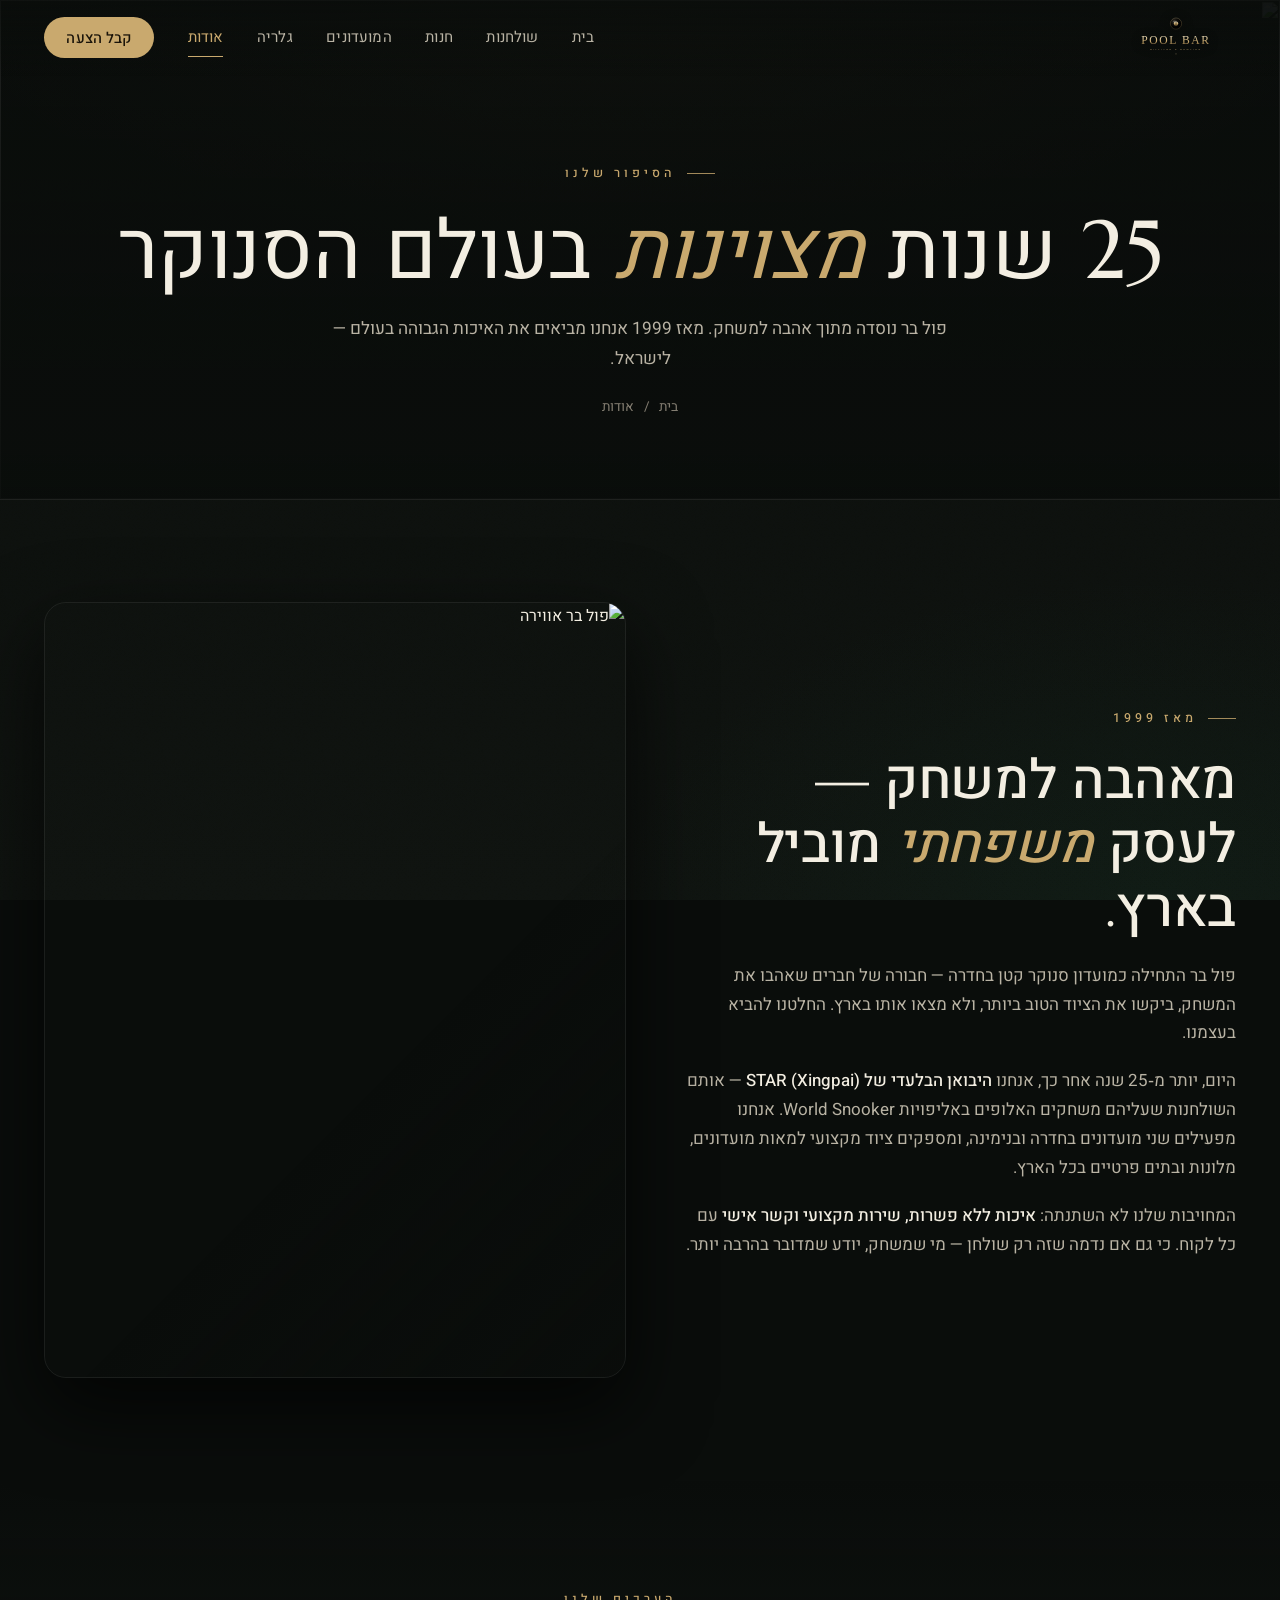
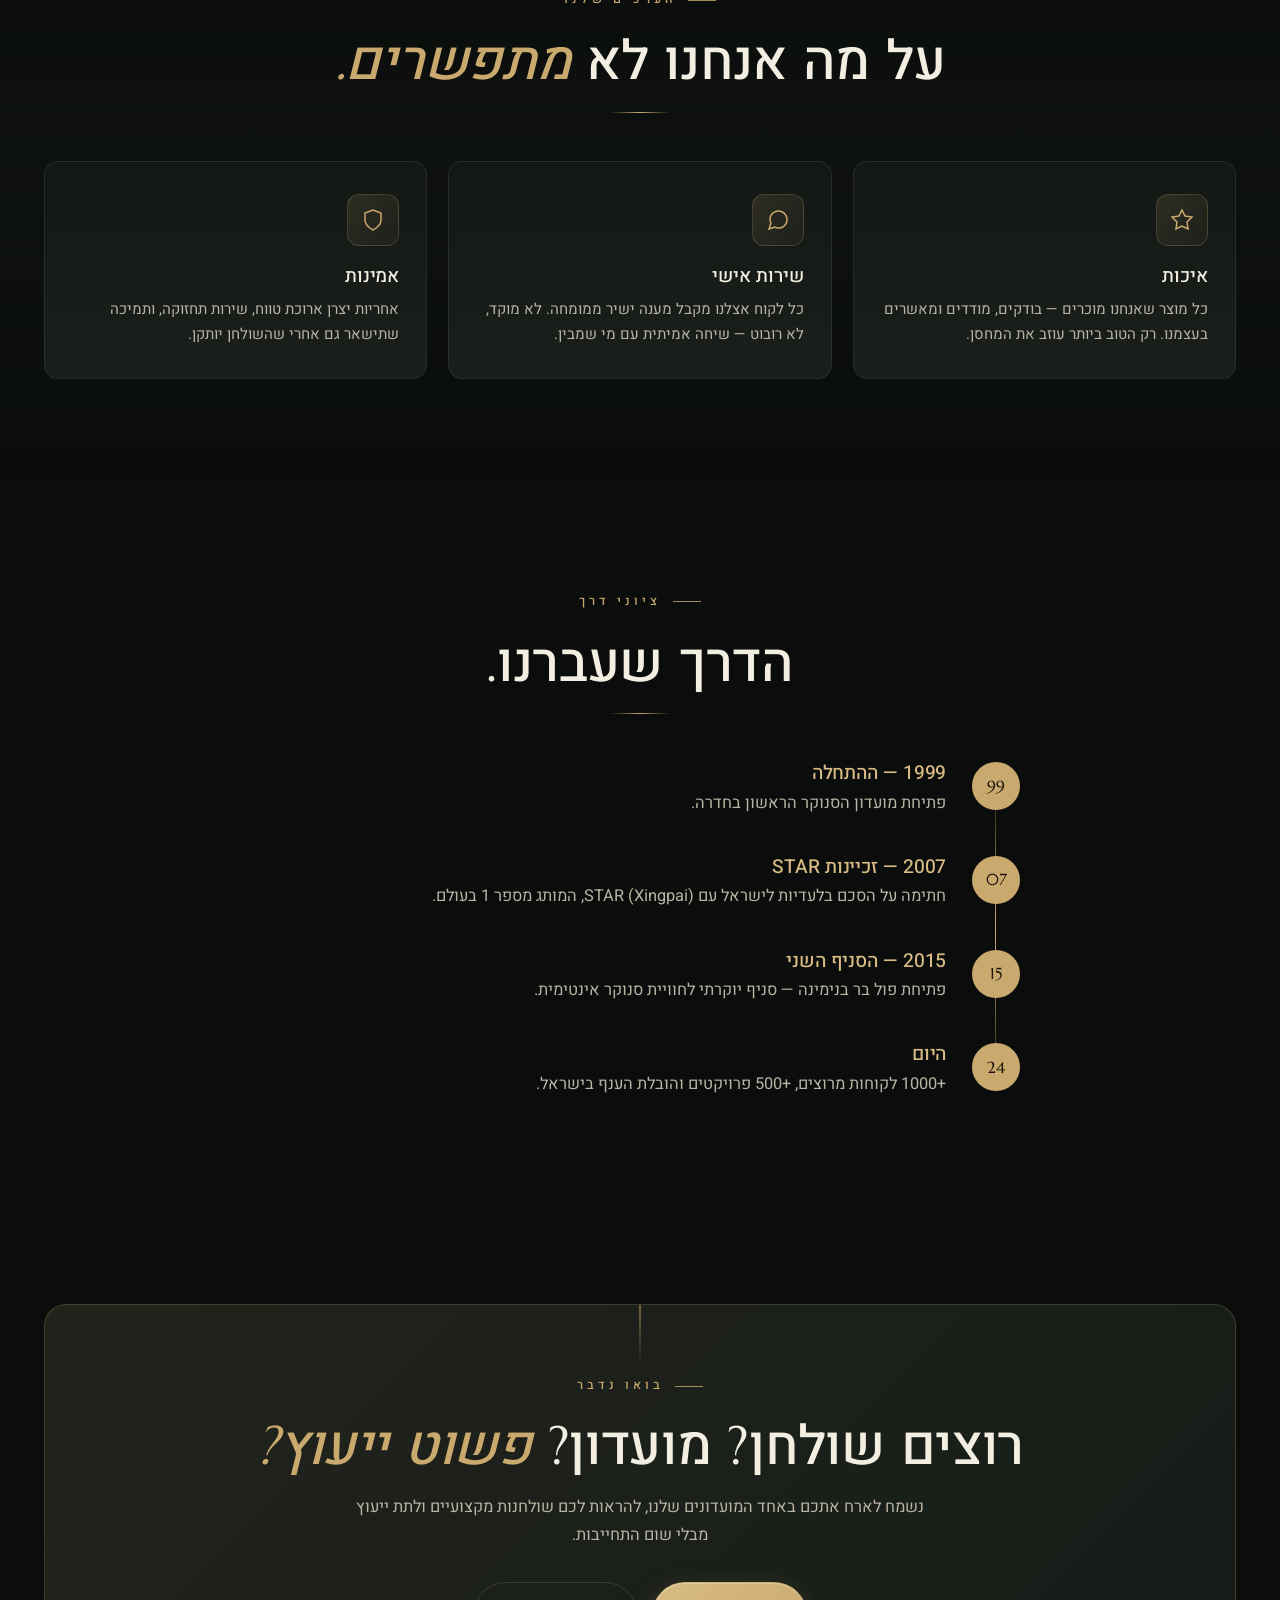
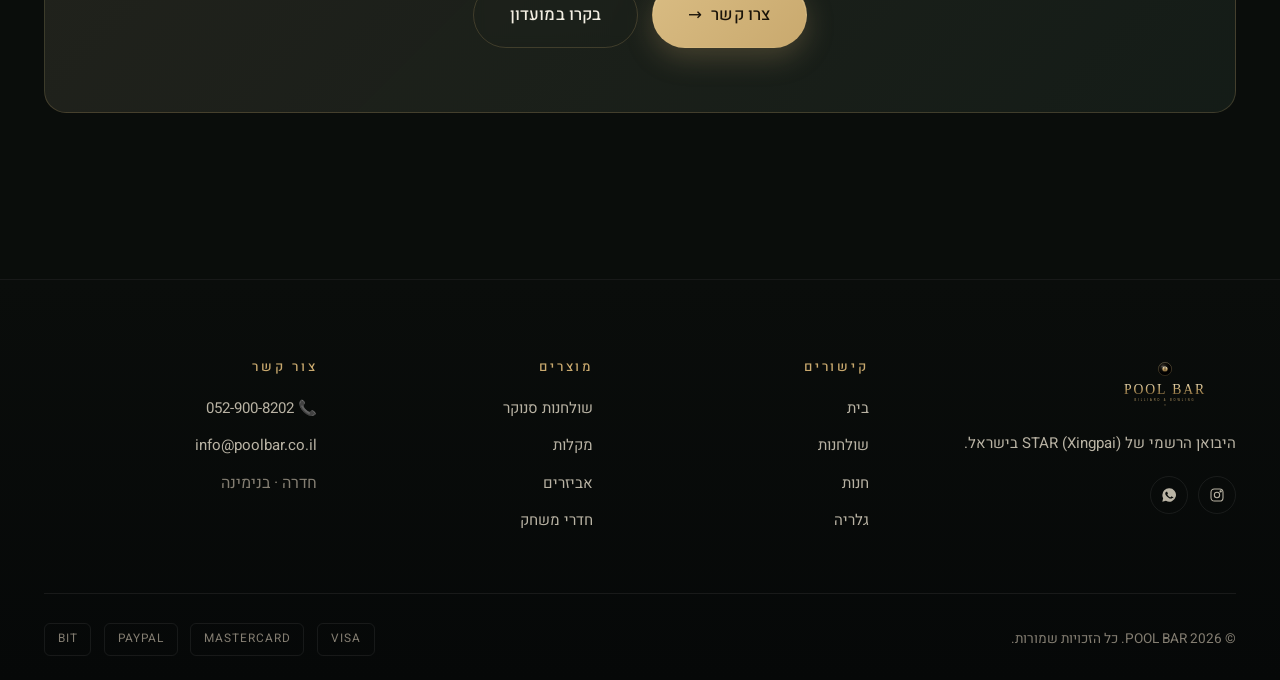
==== commit 2d8ec240: "Redesign site with luxury dark+gold design system Replace the neon-green arcade aesthetic with a ref" ====
--- a/about.html
+++ b/about.html
@@ -3,199 +3,134 @@
 <head>
   <meta charset="UTF-8" />
   <meta name="viewport" content="width=device-width, initial-scale=1.0" />
-  <title>אודות | פול בר - 25 שנות סנוקר ברמה עולמית</title>
-  <meta name="description" content="הסיפור שלנו - 25 שנות מצוינות בעולם הסנוקר. שני מועדונים בחדרה ובנימינה, זכיין רשמי של STAR." />
+  <title>אודות · פול בר — 25 שנות מצוינות בעולם הסנוקר</title>
+  <meta name="description" content="הסיפור שלנו: 25 שנות עשייה בעולם הסנוקר, ייבוא בלעדי של STAR (Xingpai), שני מועדונים בארץ ומאות לקוחות מרוצים." />
   <link rel="preconnect" href="https://fonts.googleapis.com" />
   <link rel="preconnect" href="https://fonts.gstatic.com" crossorigin />
-  <link href="https://fonts.googleapis.com/css2?family=Heebo:wght@300;400;500;600;700;800;900&family=Rubik:wght@400;500;600;700;800;900&display=swap" rel="stylesheet" />
+  <link href="https://fonts.googleapis.com/css2?family=Marcellus&family=Heebo:wght@300;400;500;600;700&family=Cormorant+Garamond:ital,wght@0,400;0,500;1,400;1,500&display=swap" rel="stylesheet" />
   <link rel="stylesheet" href="css/style.css" />
-  <link rel="icon" href="data:image/svg+xml,<svg xmlns='http://www.w3.org/2000/svg' viewBox='0 0 32 32'><circle cx='16' cy='16' r='14' fill='%23000'/><circle cx='16' cy='16' r='6' fill='%23fff'/><text x='16' y='20' text-anchor='middle' font-family='Arial' font-weight='900' font-size='9' fill='%23000'>8</text></svg>" />
+  <link rel="icon" href="data:image/svg+xml,<svg xmlns='http://www.w3.org/2000/svg' viewBox='0 0 32 32'><circle cx='16' cy='16' r='14' fill='%230a0d0b' stroke='%23c9a96e' stroke-width='1.5'/><text x='16' y='21' text-anchor='middle' font-family='Georgia' font-weight='400' font-size='14' fill='%23c9a96e' font-style='italic'>8</text></svg>" />
 </head>
 <body>
-  <div class="preloader" id="preloader"><div class="preloader-ball"></div></div>
 
   <nav class="nav" id="nav">
     <div class="container nav-inner">
-      <a href="index.html" class="brand">
-        <span class="brand-ball"></span>
-        <span class="brand-text">פול בר<small>POOL BAR · STAR</small></span>
-      </a>
-      <button class="menu-toggle" id="menuToggle" aria-label="Toggle menu"><span></span><span></span><span></span></button>
+      <a href="index.html" class="brand"><img src="assets/logo.svg" alt="POOL BAR" class="brand-logo" /></a>
+      <button class="menu-toggle" id="menuToggle" aria-label="פתח תפריט"><span></span><span></span><span></span></button>
       <ul class="nav-links" id="navLinks">
         <li><a href="index.html">בית</a></li>
+        <li><a href="tables.html">שולחנות</a></li>
+        <li><a href="shop.html">חנות</a></li>
+        <li><a href="clubs.html">המועדונים</a></li>
+        <li><a href="gallery.html">גלריה</a></li>
         <li><a href="about.html" class="active">אודות</a></li>
-        <li><a href="clubs.html">המועדונים</a></li>
-        <li><a href="tables.html">שולחנות</a></li>
-        <li><a href="shop.html">חנות ציוד</a></li>
-        <li><a href="gallery.html">גלריה</a></li>
-        <li><a href="contact.html" class="nav-cta">צור קשר</a></li>
+        <li><a href="contact.html" class="nav-cta">קבל הצעה</a></li>
       </ul>
     </div>
   </nav>
 
-  <header class="page-header">
+  <header class="page-hero">
+    <div class="page-hero-bg">
+      <img src="https://images.unsplash.com/photo-1574079437995-d2c107c47b71?auto=format&fit=crop&w=2000&q=85" alt="" />
+    </div>
     <div class="container">
-      <div class="breadcrumb"><a href="index.html">בית</a><span>/</span><span>אודות</span></div>
-      <span class="eyebrow">הסיפור שלנו</span>
-      <h1>25 שנות <span class="text-neon">תשוקה</span> לסנוקר</h1>
-      <p>מה שהתחיל כחלום של אוהבי משחק הפך לכתובת המקצועית של אלפי שחקנים ברחבי הארץ.</p>
+      <span class="eyebrow" style="justify-content: center;">הסיפור שלנו</span>
+      <h1>25 שנות <span class="italic text-gold">מצוינות</span> בעולם הסנוקר</h1>
+      <p>פול בר נוסדה מתוך אהבה למשחק. מאז 1999 אנחנו מביאים את האיכות הגבוהה בעולם — לישראל.</p>
+      <div class="breadcrumb"><a href="index.html">בית</a> / <span>אודות</span></div>
     </div>
   </header>
 
-  <section style="padding-top: 2rem;">
+  <section class="section">
     <div class="container">
-      <div class="cards-grid reveal-stagger" style="grid-template-columns: repeat(auto-fit, minmax(220px, 1fr));">
-        <div class="card text-center">
-          <div style="font-family: var(--font-display); font-size: 3rem; font-weight: 900; color: var(--neon-green); text-shadow: 0 0 14px rgba(57,255,20,0.5);">25</div>
-          <p style="margin-top: 0.5rem;">שנות פעילות בארץ</p>
+      <div class="about-grid reveal">
+        <div class="about-text">
+          <span class="eyebrow">מאז 1999</span>
+          <h2>מאהבה למשחק — לעסק <span class="italic text-gold">משפחתי</span> מוביל בארץ.</h2>
+          <p>פול בר התחילה כמועדון סנוקר קטן בחדרה — חבורה של חברים שאהבו את המשחק, ביקשו את הציוד הטוב ביותר, ולא מצאו אותו בארץ. החלטנו להביא בעצמנו.</p>
+          <p>היום, יותר מ‑25 שנה אחר כך, אנחנו <strong>היבואן הבלעדי של STAR (Xingpai)</strong> — אותם השולחנות שעליהם משחקים האלופים באליפויות World Snooker. אנחנו מפעילים שני מועדונים בחדרה ובנימינה, ומספקים ציוד מקצועי למאות מועדונים, מלונות ובתים פרטיים בכל הארץ.</p>
+          <p>המחויבות שלנו לא השתנתה: <strong>איכות ללא פשרות, שירות מקצועי וקשר אישי</strong> עם כל לקוח. כי גם אם נדמה שזה רק שולחן — מי שמשחק, יודע שמדובר בהרבה יותר.</p>
         </div>
-        <div class="card text-center">
-          <div style="font-family: var(--font-display); font-size: 3rem; font-weight: 900; color: var(--neon-green); text-shadow: 0 0 14px rgba(57,255,20,0.5);">2</div>
-          <p style="margin-top: 0.5rem;">מועדוני סנוקר</p>
-        </div>
-        <div class="card text-center">
-          <div style="font-family: var(--font-display); font-size: 3rem; font-weight: 900; color: var(--neon-green); text-shadow: 0 0 14px rgba(57,255,20,0.5);">500+</div>
-          <p style="margin-top: 0.5rem;">שולחנות נמכרו</p>
-        </div>
-        <div class="card text-center">
-          <div style="font-family: var(--font-display); font-size: 3rem; font-weight: 900; color: var(--neon-green); text-shadow: 0 0 14px rgba(57,255,20,0.5);">#1</div>
-          <p style="margin-top: 0.5rem;">זכיין STAR בישראל</p>
+        <div class="about-visual" style="aspect-ratio: 3/4;">
+          <img src="https://images.unsplash.com/photo-1611159963037-95acb6e9c8aa?auto=format&fit=crop&w=900&q=85" alt="פול בר אווירה">
         </div>
       </div>
     </div>
   </section>
 
-  <section>
+  <section class="section" style="background: linear-gradient(180deg, transparent, rgba(20, 24, 21, 0.4), transparent);">
     <div class="container">
-      <div class="feature-card reveal">
-        <span class="eyebrow">החזון שלנו</span>
-        <h2 style="margin-bottom: 1.5rem;">להפוך את ישראל ל<span class="text-neon">בית של הסנוקר</span></h2>
-        <div style="display: grid; grid-template-columns: 1fr 1fr; gap: 2rem; color: var(--text-muted); font-size: 1.05rem;">
-          <p>פול בר נוסדה בשנת 2000 מתוך אמונה אחת — שסנוקר הוא לא רק משחק. הוא ספורט מדויק, אומנות, מסורת. כדי לשחק אותו ברמה הגבוהה ביותר, אתה צריך את הכלים הנכונים — שולחן שטוח כמו זכוכית, מקל שהוא המשך של היד, כדורים שמתנהגים בדיוק כמו שהם צריכים.</p>
-          <p>ב-25 השנים האחרונות הקדשנו את עצמנו לאתר, לבחור ולייבא לישראל רק את הציוד הטוב ביותר בעולם. היום, כזכיין רשמי של חברת <strong style="color: var(--neon-green);">STAR (Xingpai)</strong> — אותה חברה שבונה את שולחנות הטורניר העולמיים — אנחנו ממשיכים בדרך הזו עם אותה התשוקה.</p>
+      <div class="section-header reveal">
+        <span class="eyebrow">הערכים שלנו</span>
+        <h2>על מה אנחנו לא <span class="italic text-gold">מתפשרים.</span></h2>
+        <div class="divider"></div>
+      </div>
+      <div class="features-grid reveal">
+        <div class="feature">
+          <div class="feature-icon">
+            <svg width="24" height="24" viewBox="0 0 24 24" fill="none" stroke="currentColor" stroke-width="1.5"><polygon points="12 2 15 8 22 9 17 14 18 21 12 18 6 21 7 14 2 9 9 8 12 2"/></svg>
+          </div>
+          <h3>איכות</h3>
+          <p>כל מוצר שאנחנו מוכרים — בודקים, מודדים ומאשרים בעצמנו. רק הטוב ביותר עוזב את המחסן.</p>
+        </div>
+        <div class="feature">
+          <div class="feature-icon">
+            <svg width="24" height="24" viewBox="0 0 24 24" fill="none" stroke="currentColor" stroke-width="1.5"><path d="M21 11.5a8.4 8.4 0 0 1-.9 3.8 8.5 8.5 0 0 1-7.6 4.7 8.4 8.4 0 0 1-3.8-.9L3 21l1.9-5.7a8.4 8.4 0 0 1-.9-3.8 8.5 8.5 0 0 1 4.7-7.6 8.4 8.4 0 0 1 3.8-.9h.5a8.5 8.5 0 0 1 8 8z"/></svg>
+          </div>
+          <h3>שירות אישי</h3>
+          <p>כל לקוח אצלנו מקבל מענה ישיר ממומחה. לא מוקד, לא רובוט — שיחה אמיתית עם מי שמבין.</p>
+        </div>
+        <div class="feature">
+          <div class="feature-icon">
+            <svg width="24" height="24" viewBox="0 0 24 24" fill="none" stroke="currentColor" stroke-width="1.5"><path d="M12 22s8-4 8-10V5l-8-3-8 3v7c0 6 8 10 8 10z"/></svg>
+          </div>
+          <h3>אמינות</h3>
+          <p>אחריות יצרן ארוכת טווח, שירות תחזוקה, ותמיכה שתישאר גם אחרי שהשולחן יותקן.</p>
         </div>
       </div>
     </div>
   </section>
 
-  <!-- Timeline -->
-  <section>
+  <section class="section">
     <div class="container">
       <div class="section-header reveal">
-        <span class="eyebrow">ציר הזמן</span>
-        <h2>הדרך שלנו</h2>
-        <p>מנקודת ההתחלה ועד לזכיינות הבינלאומית — אבני הדרך של פול בר.</p>
+        <span class="eyebrow">ציוני דרך</span>
+        <h2>הדרך שעברנו.</h2>
+        <div class="divider"></div>
       </div>
-
-      <div class="timeline">
-        <div class="timeline-item reveal">
-          <div class="timeline-content">
-            <span class="timeline-year">2000</span>
-            <h4>זה התחיל בחדרה</h4>
-            <p>פתיחת מועדון הסנוקר הראשון בחדרה — חמישה שולחנות, חלום אחד גדול.</p>
+      <div class="reveal" style="max-width: 760px; margin: 0 auto; position: relative;">
+        <div style="position: absolute; top: 0; bottom: 0; right: 24px; width: 1px; background: linear-gradient(180deg, transparent, var(--gold), transparent);"></div>
+        <div style="display: flex; flex-direction: column; gap: 2.4rem;">
+          <div style="display: flex; gap: 1.6rem;">
+            <div style="flex-shrink: 0; width: 48px; height: 48px; border-radius: 50%; background: var(--gold); color: #1a140a; display: grid; place-items: center; font-family: var(--font-display); font-weight: 500; z-index: 2;">99</div>
+            <div><h3 style="font-family: var(--font-body); font-size: 1.2rem; margin-bottom: .3rem; color: var(--gold-2);">1999 — ההתחלה</h3><p>פתיחת מועדון הסנוקר הראשון בחדרה.</p></div>
           </div>
-        </div>
-        <div class="timeline-item reveal">
-          <div class="timeline-content">
-            <span class="timeline-year">2005</span>
-            <h4>טורנירים אזוריים</h4>
-            <p>פול בר הופך לבית של טורנירי סנוקר אזוריים. שחקנים מכל הצפון מגיעים להתמודד.</p>
+          <div style="display: flex; gap: 1.6rem;">
+            <div style="flex-shrink: 0; width: 48px; height: 48px; border-radius: 50%; background: var(--gold); color: #1a140a; display: grid; place-items: center; font-family: var(--font-display); font-weight: 500; z-index: 2;">07</div>
+            <div><h3 style="font-family: var(--font-body); font-size: 1.2rem; margin-bottom: .3rem; color: var(--gold-2);">2007 — זכיינות STAR</h3><p>חתימה על הסכם בלעדיות לישראל עם STAR (Xingpai), המותג מספר 1 בעולם.</p></div>
           </div>
-        </div>
-        <div class="timeline-item reveal">
-          <div class="timeline-content">
-            <span class="timeline-year">2010</span>
-            <h4>סניף שני בבנימינה</h4>
-            <p>הצלחה גוררת הצלחה — פתיחת מועדון יוקרתי במרכז הפיל בבנימינה.</p>
+          <div style="display: flex; gap: 1.6rem;">
+            <div style="flex-shrink: 0; width: 48px; height: 48px; border-radius: 50%; background: var(--gold); color: #1a140a; display: grid; place-items: center; font-family: var(--font-display); font-weight: 500; z-index: 2;">15</div>
+            <div><h3 style="font-family: var(--font-body); font-size: 1.2rem; margin-bottom: .3rem; color: var(--gold-2);">2015 — הסניף השני</h3><p>פתיחת פול בר בנימינה — סניף יוקרתי לחוויית סנוקר אינטימית.</p></div>
           </div>
-        </div>
-        <div class="timeline-item reveal">
-          <div class="timeline-content">
-            <span class="timeline-year">2015</span>
-            <h4>תחילת מכירת ציוד</h4>
-            <p>פתיחת ערוץ מכירה לציוד מקצועי — מקלות, כדורים, גירים. הלקוחות שלנו שואלים, ואנחנו עונים.</p>
-          </div>
-        </div>
-        <div class="timeline-item reveal">
-          <div class="timeline-content">
-            <span class="timeline-year">2020</span>
-            <h4>שדרוג מתקדם</h4>
-            <p>החלפת כל השולחנות במועדונים לשולחנות פרימיום ברמת טורניר עולמית.</p>
-          </div>
-        </div>
-        <div class="timeline-item reveal">
-          <div class="timeline-content">
-            <span class="timeline-year">2025</span>
-            <h4>זכיין רשמי של STAR</h4>
-            <p>חוזה בלעדי עם חברת Xingpai Star — אותה חברה שמייצרת את שולחנות הטורניר ל-World Snooker. אנחנו מביאים את הטוב ביותר לישראל.</p>
+          <div style="display: flex; gap: 1.6rem;">
+            <div style="flex-shrink: 0; width: 48px; height: 48px; border-radius: 50%; background: var(--gold); color: #1a140a; display: grid; place-items: center; font-family: var(--font-display); font-weight: 500; z-index: 2;">24</div>
+            <div><h3 style="font-family: var(--font-body); font-size: 1.2rem; margin-bottom: .3rem; color: var(--gold-2);">היום</h3><p>+1000 לקוחות מרוצים, +500 פרויקטים והובלת הענף בישראל.</p></div>
           </div>
         </div>
       </div>
     </div>
   </section>
 
-  <!-- Why us -->
-  <section>
-    <div class="container">
-      <div class="section-header reveal">
-        <span class="eyebrow">למה אנחנו</span>
-        <h2>איכות. אמינות. ניסיון.</h2>
-      </div>
-      <div class="cards-grid reveal-stagger">
-        <div class="card">
-          <div class="card-icon">
-            <svg width="32" height="32" viewBox="0 0 24 24" fill="none" stroke="currentColor" stroke-width="2"><polygon points="12 2 15 8 22 9 17 14 18 21 12 18 6 21 7 14 2 9 9 8 12 2"/></svg>
-          </div>
-          <h3>זכיינות בלעדית</h3>
-          <p>אנחנו הזכיין הרשמי של STAR (Xingpai) בישראל — מותג שולחנות הסנוקר המוביל בעולם, אותו שולחן עליו משחקים את אליפויות העולם.</p>
-        </div>
-        <div class="card">
-          <div class="card-icon">
-            <svg width="32" height="32" viewBox="0 0 24 24" fill="none" stroke="currentColor" stroke-width="2"><circle cx="12" cy="12" r="10"/><polyline points="12 6 12 12 16 14"/></svg>
-          </div>
-          <h3>ניסיון של דור</h3>
-          <p>25 שנים של בחירת ציוד, התקנת שולחנות, הכשרת שחקנים ואירוח טורנירים. אנחנו יודעים בדיוק מה הלקוח צריך.</p>
-        </div>
-        <div class="card">
-          <div class="card-icon">
-            <svg width="32" height="32" viewBox="0 0 24 24" fill="none" stroke="currentColor" stroke-width="2"><path d="M12 22s8-4 8-10V5l-8-3-8 3v7c0 6 8 10 8 10z"/></svg>
-          </div>
-          <h3>אחריות מלאה</h3>
-          <p>כל שולחן ומוצר שאנחנו מוכרים מגיע עם אחריות יצרן, התקנה מקצועית ושירות לאורך זמן.</p>
-        </div>
-        <div class="card">
-          <div class="card-icon">
-            <svg width="32" height="32" viewBox="0 0 24 24" fill="none" stroke="currentColor" stroke-width="2"><path d="M21 11.5a8.38 8.38 0 0 1-.9 3.8 8.5 8.5 0 0 1-7.6 4.7 8.38 8.38 0 0 1-3.8-.9L3 21l1.9-5.7a8.38 8.38 0 0 1-.9-3.8 8.5 8.5 0 0 1 4.7-7.6 8.38 8.38 0 0 1 3.8-.9h.5a8.48 8.48 0 0 1 8 8v.5z"/></svg>
-          </div>
-          <h3>ייעוץ אישי</h3>
-          <p>אנחנו לא רק מוכרים — אנחנו מקשיבים. כל לקוח מקבל יחס אישי, ייעוץ והמלצה מותאמת לצרכים ולתקציב.</p>
-        </div>
-        <div class="card">
-          <div class="card-icon">
-            <svg width="32" height="32" viewBox="0 0 24 24" fill="none" stroke="currentColor" stroke-width="2"><rect x="3" y="3" width="18" height="18" rx="2"/><line x1="9" y1="3" x2="9" y2="21"/></svg>
-          </div>
-          <h3>מועדונים פעילים</h3>
-          <p>שני מועדונים פעילים בחדרה ובנימינה. אתה לא רק קונה — אתה מצטרף לקהילה אמיתית של חובבי סנוקר.</p>
-        </div>
-        <div class="card">
-          <div class="card-icon">
-            <svg width="32" height="32" viewBox="0 0 24 24" fill="none" stroke="currentColor" stroke-width="2"><circle cx="12" cy="12" r="10"/><path d="M2 12h20M12 2a15.3 15.3 0 0 1 4 10 15.3 15.3 0 0 1-4 10 15.3 15.3 0 0 1-4-10 15.3 15.3 0 0 1 4-10z"/></svg>
-          </div>
-          <h3>מותגים בינלאומיים</h3>
-          <p>STAR, Aramith, Strachan, Master — אנחנו עובדים רק עם המותגים המובילים בעולם הסנוקר והביליארד.</p>
-        </div>
-      </div>
-    </div>
-  </section>
-
-  <section>
+  <section class="section">
     <div class="container">
       <div class="cta-banner reveal">
-        <h2>רוצה להכיר אותנו <span class="text-neon">פנים אל פנים</span>?</h2>
-        <p>בוא לבקר באחד המועדונים שלנו. נשמח לארח אותך, להראות את הציוד ולשחק כמה משחקים יחד.</p>
-        <div class="hero-actions" style="justify-content: center;">
-          <a href="clubs.html" class="btn btn-primary">למועדונים שלנו</a>
-          <a href="contact.html" class="btn btn-outline">צור קשר</a>
+        <span class="eyebrow" style="justify-content: center; margin: 0 auto 1rem;">בואו נדבר</span>
+        <h2>רוצים שולחן? מועדון? <span class="italic text-gold">פשוט ייעוץ?</span></h2>
+        <p>נשמח לארח אתכם באחד המועדונים שלנו, להראות לכם שולחנות מקצועיים ולתת ייעוץ מבלי שום התחייבות.</p>
+        <div class="hero-actions">
+          <a href="contact.html" class="btn btn-primary btn-lg">צרו קשר<span class="btn-arrow">←</span></a>
+          <a href="clubs.html" class="btn btn-outline btn-lg">בקרו במועדון</a>
         </div>
       </div>
     </div>
@@ -205,14 +140,18 @@
     <div class="container">
       <div class="footer-grid">
         <div>
-          <a href="index.html" class="brand"><img src="assets/logo.svg" alt="פול בר" class="brand-logo" /></a>
-          <p style="color: var(--text-muted); margin-top: 1rem; max-width: 320px;">הכתובת המובילה בישראל לציוד סנוקר ושולחנות טורניר מקצועיים.</p>
+          <img src="assets/logo.svg" alt="POOL BAR" class="footer-logo" />
+          <p style="font-size: .94rem; max-width: 320px;">היבואן הרשמי של STAR (Xingpai) בישראל.</p>
+          <div class="social">
+            <a href="#" aria-label="Instagram"><svg fill="none" stroke="currentColor" stroke-width="1.6" viewBox="0 0 24 24"><rect x="3" y="3" width="18" height="18" rx="5"/><circle cx="12" cy="12" r="4"/><circle cx="17.5" cy="6.5" r="1" fill="currentColor"/></svg></a>
+            <a href="https://wa.me/972529008202" aria-label="WhatsApp"><svg fill="currentColor" viewBox="0 0 24 24"><path d="M12 2A10 10 0 0 0 2 12c0 1.7.4 3.3 1.2 4.7L2 22l5.4-1.4A10 10 0 1 0 12 2zm5.4 14.1c-.2.6-1.3 1.2-1.8 1.3-.5.1-1.1.1-1.7-.1-.4-.1-.9-.3-1.6-.6-2.8-1.2-4.6-4-4.8-4.2-.1-.2-1.1-1.5-1.1-2.8s.7-2 1-2.3c.2-.2.6-.3.8-.3h.6c.2 0 .4 0 .6.5l.9 2c.1.2.1.3 0 .5l-.3.5-.4.5c-.1.1-.3.3-.1.6.2.3.8 1.3 1.8 2.1 1.2 1.1 2.2 1.4 2.5 1.5.3.1.5.1.7-.1l.8-1c.2-.2.4-.2.6-.1l1.9.9c.3.2.5.2.6.4.1.2.1.9-.2 1.5z"/></svg></a>
+          </div>
         </div>
-        <div><h4>ניווט</h4><ul><li><a href="index.html">בית</a></li><li><a href="about.html">אודות</a></li><li><a href="clubs.html">המועדונים</a></li><li><a href="tables.html">שולחנות</a></li><li><a href="shop.html">חנות ציוד</a></li></ul></div>
-        <div><h4>קטגוריות</h4><ul><li><a href="shop.html#tables">שולחנות</a></li><li><a href="shop.html#cues">מקלות</a></li><li><a href="shop.html#balls">כדורים</a></li><li><a href="shop.html#chalk">גירים</a></li></ul></div>
-        <div><h4>צור קשר</h4><ul><li><a href="tel:0529008202">052-900-8202</a></li><li><a href="#">חדרה - קומבה 6</a></li><li><a href="#">בנימינה - מרכז הפיל</a></li></ul></div>
+        <div><h4>קישורים</h4><ul><li><a href="index.html">בית</a></li><li><a href="tables.html">שולחנות</a></li><li><a href="shop.html">חנות</a></li><li><a href="gallery.html">גלריה</a></li></ul></div>
+        <div><h4>מוצרים</h4><ul><li><a href="tables.html">שולחנות סנוקר</a></li><li><a href="shop.html#cues">מקלות</a></li><li><a href="shop.html#accessories">אביזרים</a></li><li><a href="clubs.html">חדרי משחק</a></li></ul></div>
+        <div><h4>צור קשר</h4><ul><li><a href="tel:0529008202">📞 052-900-8202</a></li><li><a href="mailto:info@poolbar.co.il">info@poolbar.co.il</a></li><li><span style="color: var(--text-3);">חדרה · בנימינה</span></li></ul></div>
       </div>
-      <div class="footer-bottom"><p>&copy; <span id="year"></span> פול בר. כל הזכויות שמורות.</p></div>
+      <div class="footer-bottom"><p>© <span id="year">2026</span> POOL BAR. כל הזכויות שמורות.</p><div class="payment-icons"><span>VISA</span><span>MASTERCARD</span><span>PAYPAL</span><span>BIT</span></div></div>
     </div>
   </footer>
 
--- a/css/style.css
+++ b/css/style.css
@@ -1,232 +1,217 @@
 /* ============================================
-   POOL BAR - Premium Luxury Edition
+   POOL BAR — Luxury Edition v2
+   Refined dark palette · warm gold · elegant typography
    ============================================ */
 
 :root {
-  --neon-green: #39ff14;
-  --neon-green-soft: #7fff5a;
-  --neon-green-dark: #0d8a2c;
-  --felt-green: #0f5132;
-  --felt-green-bright: #1a7a4f;
-  --pool-black: #060a08;
-  --pool-black-soft: #0f1612;
-  --pool-gray: #1a201d;
-  --pool-cream: #f0e6d0;
-  --pool-wood: #3a2618;
-  --pool-wood-light: #6a4a30;
-  --gold: #d4af37;
-  --gold-light: #ffec80;
-  --gold-dark: #8a6a10;
-  --chalk-blue: #2196f3;
-  --ball-red: #ff2d2d;
-  --ball-yellow: #ffd60a;
-  --white: #f5f5f5;
-  --text-muted: #b8c0ba;
-
-  --font-display: 'Rubik', 'Heebo', system-ui, -apple-system, sans-serif;
-  --font-body: 'Heebo', 'Rubik', system-ui, sans-serif;
-
-  --shadow-neon: 0 0 20px rgba(57, 255, 20, 0.6), 0 0 40px rgba(57, 255, 20, 0.3);
-  --shadow-neon-strong: 0 0 30px rgba(57, 255, 20, 0.8), 0 0 60px rgba(57, 255, 20, 0.5), 0 0 100px rgba(57, 255, 20, 0.3);
-  --shadow-gold: 0 0 20px rgba(212, 175, 55, 0.5), 0 0 40px rgba(212, 175, 55, 0.25);
-  --shadow-card: 0 20px 60px rgba(0, 0, 0, 0.6);
-  --shadow-deep: 0 30px 90px rgba(0, 0, 0, 0.8);
+  /* Base */
+  --bg: #0a0d0b;
+  --bg-2: #0f1310;
+  --surface: #141815;
+  --surface-2: #1a1f1c;
+  --surface-3: #232927;
+  --line: rgba(255, 255, 255, 0.07);
+  --line-strong: rgba(201, 169, 110, 0.22);
+
+  /* Brand */
+  --gold: #c9a96e;
+  --gold-2: #d9bc83;
+  --gold-3: #e8d4a3;
+  --gold-deep: #8a7044;
+  --felt: #1a7a4f;
+  --felt-deep: #0f5132;
+
+  /* Text */
+  --text: #f3eee2;
+  --text-2: #b9b3a4;
+  --text-3: #847e72;
+
+  /* Type */
+  --font-display: 'Marcellus', 'Cormorant Garamond', 'Heebo', Georgia, serif;
+  --font-body: 'Heebo', 'Assistant', system-ui, -apple-system, sans-serif;
+  --font-mono: 'JetBrains Mono', ui-monospace, monospace;
+
+  /* Shadows */
+  --shadow-sm: 0 2px 6px rgba(0, 0, 0, 0.35);
+  --shadow-md: 0 14px 40px rgba(0, 0, 0, 0.55);
+  --shadow-lg: 0 30px 80px rgba(0, 0, 0, 0.7);
+  --glow-gold: 0 0 30px rgba(201, 169, 110, 0.22);
+
+  /* Layout */
+  --radius-sm: 8px;
+  --radius: 14px;
+  --radius-lg: 22px;
+  --container: 1240px;
+  --nav-h: 76px;
 }
 
 * { margin: 0; padding: 0; box-sizing: border-box; }
-
-html { scroll-behavior: smooth; }
+*::selection { background: var(--gold); color: #0a0d0b; }
+
+html { scroll-behavior: smooth; -webkit-text-size-adjust: 100%; }
 
 body {
   font-family: var(--font-body);
-  background: var(--pool-black);
-  color: var(--white);
+  background: var(--bg);
+  color: var(--text);
   direction: rtl;
+  line-height: 1.7;
   overflow-x: hidden;
-  line-height: 1.6;
-  min-height: 100vh;
-  position: relative;
-}
-
-/* Luxurious layered ambient background */
+  font-weight: 400;
+  -webkit-font-smoothing: antialiased;
+  -moz-osx-font-smoothing: grayscale;
+}
+
+/* Ambient layered background */
 body::before {
   content: '';
   position: fixed;
   inset: 0;
   background:
-    radial-gradient(ellipse at 20% 10%, rgba(212, 175, 55, 0.08), transparent 50%),
-    radial-gradient(ellipse at 80% 90%, rgba(57, 255, 20, 0.1), transparent 55%),
-    radial-gradient(circle at 50% 50%, rgba(15, 81, 50, 0.18), transparent 80%),
-    linear-gradient(135deg, rgba(15, 22, 18, 0.6), rgba(6, 10, 8, 0.95));
+    radial-gradient(ellipse 90% 50% at 50% 0%, rgba(201, 169, 110, 0.07), transparent 60%),
+    radial-gradient(ellipse 70% 60% at 90% 100%, rgba(26, 122, 79, 0.08), transparent 60%),
+    linear-gradient(180deg, var(--bg) 0%, var(--bg-2) 100%);
+  z-index: -2;
   pointer-events: none;
-  z-index: 0;
-}
-
+}
 body::after {
   content: '';
   position: fixed;
   inset: 0;
-  background-image:
-    repeating-linear-gradient(0deg, rgba(212, 175, 55, 0.015) 0 1px, transparent 1px 6px);
+  background-image: url("data:image/svg+xml,%3Csvg xmlns='http://www.w3.org/2000/svg' width='160' height='160'%3E%3Cfilter id='n'%3E%3CfeTurbulence type='fractalNoise' baseFrequency='0.85' numOctaves='2' stitchTiles='stitch'/%3E%3CfeColorMatrix values='0 0 0 0 0.78 0 0 0 0 0.66 0 0 0 0 0.43 0 0 0 0.06 0'/%3E%3C/filter%3E%3Crect width='100%25' height='100%25' filter='url(%23n)'/%3E%3C/svg%3E");
+  opacity: 0.4;
+  z-index: -1;
   pointer-events: none;
-  z-index: 0;
-  opacity: 0.5;
   mix-blend-mode: overlay;
 }
 
-a { color: inherit; text-decoration: none; }
-img { max-width: 100%; display: block; }
+a { color: inherit; text-decoration: none; transition: color .25s ease, opacity .25s ease; }
+img, svg, video { display: block; max-width: 100%; }
 button { font: inherit; cursor: pointer; border: none; background: none; color: inherit; }
+input, textarea, select { font: inherit; color: inherit; }
 
 /* ============================================
    TYPOGRAPHY
    ============================================ */
+.font-serif { font-family: var(--font-display); }
+.font-en { font-family: var(--font-display); letter-spacing: 0.02em; }
+
 h1, h2, h3, h4 {
   font-family: var(--font-display);
-  font-weight: 800;
-  letter-spacing: -0.02em;
-  line-height: 1.15;
-}
-
-h1 { font-size: clamp(2.4rem, 6vw, 5rem); }
-h2 { font-size: clamp(2rem, 4.5vw, 3.6rem); }
-h3 { font-size: clamp(1.4rem, 2.5vw, 2rem); }
-
-.text-neon {
-  color: var(--neon-green);
-  text-shadow: 0 0 14px rgba(57, 255, 20, 0.7), 0 0 32px rgba(57, 255, 20, 0.4);
-  animation: neonFlicker 4s ease-in-out infinite;
-}
-
-@keyframes neonFlicker {
-  0%, 100% { text-shadow: 0 0 14px rgba(57, 255, 20, 0.7), 0 0 32px rgba(57, 255, 20, 0.4), 0 0 60px rgba(57, 255, 20, 0.2); }
-  50% { text-shadow: 0 0 20px rgba(57, 255, 20, 0.9), 0 0 50px rgba(57, 255, 20, 0.6), 0 0 80px rgba(57, 255, 20, 0.4); }
-  92% { text-shadow: 0 0 8px rgba(57, 255, 20, 0.5); }
-  93% { text-shadow: 0 0 20px rgba(57, 255, 20, 0.9); }
-}
-
-.text-gold {
-  background: linear-gradient(135deg, var(--gold-light), var(--gold) 50%, var(--gold-dark));
-  -webkit-background-clip: text;
-  background-clip: text;
-  color: transparent;
-  filter: drop-shadow(0 0 10px rgba(212, 175, 55, 0.4));
-}
+  font-weight: 500;
+  letter-spacing: -0.005em;
+  line-height: 1.18;
+  color: var(--text);
+}
+h1 { font-size: clamp(2.6rem, 6.4vw, 5.4rem); font-weight: 400; }
+h2 { font-size: clamp(2rem, 4.4vw, 3.4rem); }
+h3 { font-size: clamp(1.3rem, 2.2vw, 1.7rem); }
+h4 { font-size: clamp(1rem, 1.6vw, 1.2rem); }
+
+p { color: var(--text-2); font-size: 1.025rem; }
 
 .eyebrow {
-  display: inline-block;
-  font-size: 0.85rem;
-  letter-spacing: 0.3em;
-  color: var(--neon-green);
+  display: inline-flex; align-items: center; gap: .7rem;
+  font-family: var(--font-body);
+  font-size: .78rem;
+  font-weight: 500;
+  letter-spacing: 0.32em;
+  color: var(--gold);
   text-transform: uppercase;
-  font-weight: 600;
-  padding: 0.4rem 1.2rem;
-  border: 1px solid rgba(57, 255, 20, 0.4);
+  margin-bottom: 1.1rem;
+}
+.eyebrow::before {
+  content: '';
+  width: 28px; height: 1px;
+  background: var(--gold);
+  opacity: .8;
+}
+
+.text-gold { color: var(--gold); }
+.text-cream { color: var(--text); }
+.italic { font-style: italic; }
+
+/* ============================================
+   LAYOUT
+   ============================================ */
+.container {
+  width: 100%;
+  max-width: var(--container);
+  margin: 0 auto;
+  padding: 0 1.5rem;
+}
+.section { padding: clamp(4rem, 8vw, 7rem) 0; }
+.section-tight { padding: clamp(2.5rem, 5vw, 4rem) 0; }
+
+.section-header { max-width: 720px; margin: 0 auto 3rem; text-align: center; }
+.section-header.left { text-align: right; margin-right: 0; margin-left: auto; }
+.section-header p { margin-top: 1rem; font-size: 1.08rem; }
+
+.divider {
+  width: 60px; height: 1px;
+  background: linear-gradient(90deg, transparent, var(--gold), transparent);
+  margin: 1.2rem auto;
+}
+
+/* ============================================
+   BUTTONS
+   ============================================ */
+.btn {
+  display: inline-flex; align-items: center; justify-content: center; gap: .55rem;
+  font-family: var(--font-body);
+  font-weight: 500;
+  font-size: .98rem;
+  padding: .95rem 1.8rem;
   border-radius: 999px;
-  margin-bottom: 1.5rem;
-  background: rgba(57, 255, 20, 0.05);
-  box-shadow: inset 0 0 14px rgba(57, 255, 20, 0.1);
+  letter-spacing: 0.01em;
+  transition: all .3s cubic-bezier(.4, 0, .2, 1);
+  cursor: pointer;
   position: relative;
   overflow: hidden;
-}
-.eyebrow::before {
-  content: '';
-  position: absolute;
-  inset: 0;
-  background: linear-gradient(90deg, transparent, rgba(57, 255, 20, 0.2), transparent);
-  animation: shine 3s linear infinite;
-}
-@keyframes shine {
-  from { transform: translateX(-100%); }
-  to { transform: translateX(100%); }
-}
-
-/* ============================================
-   LAYOUT
-   ============================================ */
-.container {
-  max-width: 1280px;
-  margin: 0 auto;
-  padding: 0 clamp(1rem, 3vw, 2rem);
-  position: relative;
-  z-index: 2;
-}
-
-section { padding: clamp(4rem, 9vw, 8rem) 0; position: relative; z-index: 1; }
-
-/* Section variations */
-.section-wood {
-  background:
-    linear-gradient(180deg, rgba(58, 38, 24, 0.5), rgba(20, 14, 10, 0.7)),
-    repeating-linear-gradient(90deg, rgba(106, 74, 48, 0.05) 0 2px, transparent 2px 8px);
-  border-block: 1px solid rgba(212, 175, 55, 0.1);
-}
-
-.section-light {
-  background: linear-gradient(180deg, rgba(20, 30, 25, 0.9), rgba(15, 22, 18, 0.95));
-}
-
-.section-felt {
-  background:
-    radial-gradient(ellipse at center, rgba(26, 122, 79, 0.3) 0%, transparent 70%),
-    linear-gradient(180deg, rgba(15, 81, 50, 0.15), rgba(6, 10, 8, 0.5));
-}
-
-/* ============================================
-   PRELOADER
-   ============================================ */
-.preloader {
-  position: fixed;
-  inset: 0;
-  background: var(--pool-black);
-  display: flex;
-  flex-direction: column;
-  align-items: center;
-  justify-content: center;
-  gap: 2rem;
-  z-index: 10000;
-  transition: opacity 0.8s ease, visibility 0.8s;
-}
-.preloader.hidden { opacity: 0; visibility: hidden; }
-
-.preloader-ball {
-  width: 90px; height: 90px;
-  border-radius: 50%;
-  background: radial-gradient(circle at 30% 30%, #444 0%, #000 60%, #000 100%);
-  position: relative;
-  animation: preloaderBounce 1.2s ease-in-out infinite;
-  box-shadow: 0 0 60px rgba(57, 255, 20, 0.6), inset -10px -10px 20px rgba(0,0,0,0.6);
-}
-.preloader-ball::after {
-  content: '8';
-  position: absolute;
-  inset: 0; margin: auto;
-  width: 38px; height: 38px;
-  background: #fff;
-  border-radius: 50%;
-  display: flex; align-items: center; justify-content: center;
-  font-weight: 900; color: #000;
-  font-family: var(--font-display);
-}
-
-.preloader-text {
-  font-family: var(--font-display);
-  font-weight: 800;
-  font-size: 1.2rem;
-  letter-spacing: 0.3em;
-  color: var(--neon-green);
-  text-shadow: 0 0 12px rgba(57,255,20,0.6);
-  animation: pulseFade 1.5s ease-in-out infinite;
-}
-
-@keyframes preloaderBounce {
-  0%, 100% { transform: translateY(0) scale(1); }
-  50% { transform: translateY(-30px) scale(1.05); }
-}
-@keyframes pulseFade {
-  0%, 100% { opacity: 0.4; }
-  50% { opacity: 1; }
-}
+  white-space: nowrap;
+  border: 1px solid transparent;
+}
+
+.btn-primary {
+  background: linear-gradient(135deg, var(--gold-2), var(--gold));
+  color: #1a140a;
+  box-shadow: 0 10px 28px rgba(201, 169, 110, 0.25), inset 0 1px 0 rgba(255, 255, 255, 0.25);
+}
+.btn-primary:hover {
+  transform: translateY(-2px);
+  box-shadow: 0 16px 40px rgba(201, 169, 110, 0.4), inset 0 1px 0 rgba(255, 255, 255, 0.4);
+  background: linear-gradient(135deg, var(--gold-3), var(--gold-2));
+}
+
+.btn-outline {
+  background: transparent;
+  color: var(--text);
+  border: 1px solid var(--line-strong);
+  backdrop-filter: blur(6px);
+}
+.btn-outline:hover {
+  border-color: var(--gold);
+  color: var(--gold);
+  background: rgba(201, 169, 110, 0.04);
+}
+
+.btn-ghost {
+  color: var(--gold);
+  padding: .8rem 0;
+  border-radius: 0;
+}
+.btn-ghost:hover { color: var(--gold-3); gap: .9rem; }
+
+.btn-arrow {
+  display: inline-block;
+  transform: scaleX(-1);
+  transition: transform .3s ease;
+}
+.btn:hover .btn-arrow { transform: scaleX(-1) translateX(4px); }
+
+.btn-block { width: 100%; }
+.btn-lg { padding: 1.1rem 2.2rem; font-size: 1.04rem; }
+.btn-sm { padding: .7rem 1.3rem; font-size: .88rem; }
 
 /* ============================================
    NAVIGATION
@@ -234,1262 +219,1023 @@
 .nav {
   position: fixed;
   top: 0; left: 0; right: 0;
+  height: var(--nav-h);
   z-index: 100;
-  padding: 0.8rem 0;
-  background: rgba(6, 10, 8, 0.55);
-  backdrop-filter: blur(20px) saturate(180%);
-  -webkit-backdrop-filter: blur(20px) saturate(180%);
-  border-bottom: 1px solid rgba(57, 255, 20, 0.12);
-  transition: padding 0.3s ease, background 0.3s ease;
-}
-
+  transition: all .35s ease;
+  background: linear-gradient(180deg, rgba(10, 13, 11, 0.7), transparent);
+}
 .nav.scrolled {
-  padding: 0.5rem 0;
-  background: rgba(6, 10, 8, 0.92);
-  box-shadow: 0 10px 40px rgba(0, 0, 0, 0.6);
-}
-
+  background: rgba(10, 13, 11, 0.85);
+  backdrop-filter: blur(18px) saturate(1.2);
+  border-bottom: 1px solid var(--line);
+  box-shadow: 0 10px 30px rgba(0, 0, 0, 0.3);
+}
 .nav-inner {
+  display: flex;
+  align-items: center;
+  justify-content: space-between;
+  height: 100%;
+}
+.brand {
+  display: inline-flex;
+  align-items: center;
+  gap: .7rem;
+}
+.brand-logo {
+  height: 44px;
+  width: auto;
+  filter: drop-shadow(0 2px 6px rgba(0, 0, 0, 0.4));
+}
+.nav-links {
+  display: flex;
+  align-items: center;
+  gap: 2.1rem;
+  list-style: none;
+}
+.nav-links a {
+  font-size: .94rem;
+  font-weight: 400;
+  color: var(--text-2);
+  position: relative;
+  padding: .4rem 0;
+  letter-spacing: 0.01em;
+}
+.nav-links a::after {
+  content: '';
+  position: absolute;
+  bottom: -2px; right: 0; left: auto;
+  width: 0; height: 1px;
+  background: var(--gold);
+  transition: width .3s ease;
+}
+.nav-links a:hover, .nav-links a.active { color: var(--gold); }
+.nav-links a:hover::after, .nav-links a.active::after { width: 100%; }
+
+.nav-cta {
+  background: var(--gold);
+  color: #1a140a !important;
+  padding: .6rem 1.4rem !important;
+  border-radius: 999px;
+  font-weight: 500 !important;
+}
+.nav-cta::after { display: none; }
+.nav-cta:hover {
+  background: var(--gold-3);
+  transform: translateY(-1px);
+}
+
+.menu-toggle {
+  display: none;
+  width: 40px; height: 40px;
+  flex-direction: column;
+  justify-content: center;
+  align-items: center;
+  gap: 5px;
+  cursor: pointer;
+}
+.menu-toggle span {
+  display: block;
+  width: 24px; height: 1.5px;
+  background: var(--text);
+  transition: all .3s ease;
+}
+.menu-toggle.active span:nth-child(1) { transform: translateY(6.5px) rotate(45deg); background: var(--gold); }
+.menu-toggle.active span:nth-child(2) { opacity: 0; }
+.menu-toggle.active span:nth-child(3) { transform: translateY(-6.5px) rotate(-45deg); background: var(--gold); }
+
+/* ============================================
+   HERO
+   ============================================ */
+.hero {
+  position: relative;
+  min-height: 100vh;
+  display: flex;
+  align-items: center;
+  padding-top: var(--nav-h);
+  overflow: hidden;
+}
+.hero-bg {
+  position: absolute;
+  inset: 0;
+  z-index: 0;
+}
+.hero-bg img {
+  width: 100%; height: 100%;
+  object-fit: cover;
+  object-position: center;
+  filter: brightness(.55) contrast(1.06) saturate(1.05);
+}
+.hero-bg::after {
+  content: '';
+  position: absolute;
+  inset: 0;
+  background:
+    radial-gradient(ellipse 70% 50% at 50% 50%, transparent 0%, rgba(10, 13, 11, 0.65) 80%),
+    linear-gradient(180deg, rgba(10, 13, 11, 0.55) 0%, rgba(10, 13, 11, 0.4) 40%, rgba(10, 13, 11, 0.95) 100%),
+    linear-gradient(270deg, rgba(10, 13, 11, 0.6), transparent 60%);
+}
+
+.hero-content {
+  position: relative;
+  z-index: 2;
+  max-width: 720px;
+  padding: 4rem 0;
+}
+.hero-content .eyebrow { color: var(--gold-2); }
+.hero h1 {
+  margin-bottom: 1.4rem;
+}
+.hero h1 .accent {
+  display: block;
+  font-style: italic;
+  color: var(--gold);
+  font-weight: 400;
+}
+.hero p.lead {
+  font-size: 1.15rem;
+  color: var(--text-2);
+  max-width: 560px;
+  margin-bottom: 2.2rem;
+}
+.hero-actions {
+  display: flex;
+  flex-wrap: wrap;
+  gap: .9rem;
+  margin-bottom: 3rem;
+}
+.hero-meta {
+  display: flex;
+  gap: 2.5rem;
+  flex-wrap: wrap;
+  padding-top: 2rem;
+  border-top: 1px solid var(--line);
+  max-width: 560px;
+}
+.hero-meta-item strong {
+  display: block;
+  font-family: var(--font-display);
+  font-size: 1.8rem;
+  color: var(--gold);
+  font-weight: 500;
+  line-height: 1;
+  margin-bottom: .3rem;
+}
+.hero-meta-item span {
+  font-size: .82rem;
+  color: var(--text-3);
+  letter-spacing: 0.05em;
+}
+
+.hero-scroll {
+  position: absolute;
+  bottom: 2rem; left: 50%;
+  transform: translateX(-50%);
+  z-index: 3;
+  color: var(--text-3);
+  font-size: .75rem;
+  letter-spacing: 0.4em;
+  text-transform: uppercase;
+  writing-mode: vertical-rl;
+  text-orientation: mixed;
+}
+.hero-scroll::after {
+  content: '';
+  display: block;
+  width: 1px; height: 36px;
+  background: linear-gradient(180deg, var(--gold), transparent);
+  margin: .8rem auto 0;
+  animation: scrollPulse 2s ease infinite;
+}
+@keyframes scrollPulse {
+  0%, 100% { opacity: .3; transform: scaleY(1); }
+  50% { opacity: 1; transform: scaleY(1.4); }
+}
+
+/* ============================================
+   TRUST BAR
+   ============================================ */
+.trust {
+  border-top: 1px solid var(--line);
+  border-bottom: 1px solid var(--line);
+  background: linear-gradient(180deg, rgba(20, 24, 21, 0.6), rgba(20, 24, 21, 0.3));
+  padding: 2.8rem 0;
+}
+.trust-grid {
+  display: grid;
+  grid-template-columns: repeat(5, 1fr);
+  gap: 2rem;
+}
+.trust-item {
+  display: flex;
+  flex-direction: column;
+  align-items: center;
+  text-align: center;
+  gap: .8rem;
+}
+.trust-icon {
+  width: 48px; height: 48px;
+  border-radius: 50%;
+  display: grid;
+  place-items: center;
+  color: var(--gold);
+  background: radial-gradient(circle, rgba(201, 169, 110, 0.12), transparent 70%);
+}
+.trust-item h4 {
+  font-family: var(--font-body);
+  font-size: .98rem;
+  font-weight: 500;
+  margin-bottom: .25rem;
+  color: var(--text);
+}
+.trust-item p {
+  font-size: .82rem;
+  color: var(--text-3);
+  margin: 0;
+  line-height: 1.5;
+}
+
+/* ============================================
+   CATEGORY CARDS
+   ============================================ */
+.cats-grid {
+  display: grid;
+  grid-template-columns: repeat(3, 1fr);
+  gap: 1.4rem;
+}
+.cat {
+  position: relative;
+  overflow: hidden;
+  border-radius: var(--radius);
+  border: 1px solid var(--line);
+  background: var(--surface);
+  aspect-ratio: 4 / 5;
+  transition: all .5s cubic-bezier(.4, 0, .2, 1);
+  group: card;
+}
+.cat-img {
+  position: absolute;
+  inset: 0;
+  z-index: 0;
+}
+.cat-img img {
+  width: 100%; height: 100%;
+  object-fit: cover;
+  transition: transform 1s ease;
+  filter: brightness(.7);
+}
+.cat::after {
+  content: '';
+  position: absolute;
+  inset: 0;
+  background: linear-gradient(180deg, transparent 30%, rgba(10, 13, 11, 0.95) 100%);
+  z-index: 1;
+}
+.cat-body {
+  position: absolute;
+  inset: 0;
+  z-index: 2;
+  padding: 1.8rem;
+  display: flex;
+  flex-direction: column;
+  justify-content: flex-end;
+  gap: .35rem;
+}
+.cat-body h3 {
+  font-family: var(--font-display);
+  font-size: 1.6rem;
+  font-weight: 500;
+  color: var(--text);
+  margin: 0;
+}
+.cat-body span {
+  font-size: .82rem;
+  color: var(--gold);
+  letter-spacing: 0.18em;
+  text-transform: uppercase;
+}
+.cat-body .arrow {
+  position: absolute;
+  top: 1.5rem; left: 1.5rem;
+  width: 38px; height: 38px;
+  border-radius: 50%;
+  border: 1px solid var(--line-strong);
+  display: grid;
+  place-items: center;
+  color: var(--gold);
+  transition: all .35s ease;
+  font-size: 1.1rem;
+}
+.cat:hover { border-color: var(--gold); transform: translateY(-4px); box-shadow: var(--shadow-md); }
+.cat:hover .cat-img img { transform: scale(1.06); filter: brightness(.85); }
+.cat:hover .arrow { background: var(--gold); color: #1a140a; border-color: var(--gold); }
+
+.cat-tall { grid-row: span 2; aspect-ratio: auto; }
+
+/* ============================================
+   ABOUT / VIDEO + STATS
+   ============================================ */
+.about {
+  padding: clamp(4rem, 8vw, 7rem) 0;
+}
+.about-grid {
+  display: grid;
+  grid-template-columns: 1fr 1.05fr;
+  gap: 3.5rem;
+  align-items: center;
+}
+.about-text h2 { margin-bottom: 1.4rem; }
+.about-text p { margin-bottom: 1.2rem; font-size: 1.06rem; }
+.about-text p strong { color: var(--text); font-weight: 500; }
+
+.about-visual {
+  position: relative;
+  border-radius: var(--radius-lg);
+  overflow: hidden;
+  aspect-ratio: 4/3;
+  border: 1px solid var(--line);
+  box-shadow: var(--shadow-lg);
+}
+.about-visual img {
+  width: 100%; height: 100%;
+  object-fit: cover;
+  transition: transform 1.2s ease;
+}
+.about-visual:hover img { transform: scale(1.04); }
+.about-visual::after {
+  content: '';
+  position: absolute;
+  inset: 0;
+  background: linear-gradient(135deg, transparent 60%, rgba(10, 13, 11, 0.5));
+}
+.play-btn {
+  position: absolute;
+  top: 50%; left: 50%;
+  transform: translate(-50%, -50%);
+  width: 84px; height: 84px;
+  border-radius: 50%;
+  background: rgba(255, 255, 255, 0.08);
+  backdrop-filter: blur(14px);
+  border: 1px solid rgba(255, 255, 255, 0.2);
+  display: grid;
+  place-items: center;
+  color: var(--text);
+  z-index: 2;
+  cursor: pointer;
+  transition: all .3s ease;
+}
+.play-btn::before {
+  content: '';
+  position: absolute;
+  inset: -8px;
+  border-radius: 50%;
+  border: 1px solid var(--gold);
+  opacity: .5;
+  animation: playPulse 2.5s ease infinite;
+}
+@keyframes playPulse {
+  0% { transform: scale(1); opacity: .5; }
+  100% { transform: scale(1.5); opacity: 0; }
+}
+.play-btn:hover { background: var(--gold); color: #1a140a; transform: translate(-50%, -50%) scale(1.08); }
+.play-btn svg { transform: scaleX(-1); margin-left: -2px; }
+
+.stats-row {
+  position: absolute;
+  bottom: 1.4rem; right: 1.4rem;
+  left: 1.4rem;
+  background: rgba(10, 13, 11, 0.85);
+  backdrop-filter: blur(20px);
+  border: 1px solid var(--line);
+  border-radius: var(--radius);
+  padding: 1.2rem 1.4rem;
+  display: flex;
+  justify-content: space-around;
+  gap: 1rem;
+  z-index: 3;
+}
+.stat strong {
+  display: block;
+  font-family: var(--font-display);
+  font-size: clamp(1.5rem, 2.4vw, 2rem);
+  color: var(--gold);
+  font-weight: 500;
+  line-height: 1;
+}
+.stat span {
+  font-size: .8rem;
+  color: var(--text-3);
+  letter-spacing: 0.04em;
+}
+
+/* ============================================
+   FEATURES (Why us)
+   ============================================ */
+.features-grid {
+  display: grid;
+  grid-template-columns: repeat(3, 1fr);
+  gap: 1.3rem;
+}
+.feature {
+  padding: 2rem 1.7rem;
+  border: 1px solid var(--line);
+  border-radius: var(--radius);
+  background: linear-gradient(180deg, var(--surface) 0%, var(--surface-2) 100%);
+  transition: all .35s ease;
+  position: relative;
+  overflow: hidden;
+}
+.feature::before {
+  content: '';
+  position: absolute;
+  top: 0; right: 0;
+  width: 100%; height: 1px;
+  background: linear-gradient(90deg, transparent, var(--gold), transparent);
+  opacity: 0;
+  transition: opacity .35s ease;
+}
+.feature:hover {
+  transform: translateY(-4px);
+  border-color: var(--line-strong);
+  box-shadow: var(--shadow-md);
+}
+.feature:hover::before { opacity: .8; }
+
+.feature-icon {
+  width: 52px; height: 52px;
+  border-radius: 12px;
+  display: grid;
+  place-items: center;
+  background: linear-gradient(135deg, rgba(201, 169, 110, 0.14), rgba(201, 169, 110, 0.04));
+  border: 1px solid var(--line-strong);
+  color: var(--gold);
+  margin-bottom: 1.2rem;
+}
+.feature h3 {
+  font-family: var(--font-body);
+  font-size: 1.18rem;
+  font-weight: 500;
+  color: var(--text);
+  margin-bottom: .6rem;
+}
+.feature p {
+  font-size: .94rem;
+  line-height: 1.65;
+  margin: 0;
+}
+
+/* ============================================
+   PRODUCT CARDS
+   ============================================ */
+.products-grid {
+  display: grid;
+  grid-template-columns: repeat(3, 1fr);
+  gap: 1.5rem;
+}
+.product {
+  border: 1px solid var(--line);
+  border-radius: var(--radius);
+  background: var(--surface);
+  overflow: hidden;
+  transition: all .35s ease;
+  display: flex;
+  flex-direction: column;
+}
+.product:hover { transform: translateY(-4px); border-color: var(--line-strong); box-shadow: var(--shadow-md); }
+.product-img {
+  aspect-ratio: 4/3;
+  overflow: hidden;
+  background: var(--surface-2);
+}
+.product-img img {
+  width: 100%; height: 100%;
+  object-fit: cover;
+  transition: transform .8s ease;
+}
+.product:hover .product-img img { transform: scale(1.06); }
+.product-body { padding: 1.4rem 1.5rem 1.6rem; flex: 1; display: flex; flex-direction: column; }
+.product-cat { font-size: .76rem; letter-spacing: 0.18em; color: var(--gold); text-transform: uppercase; margin-bottom: .6rem; }
+.product-body h3 {
+  font-family: var(--font-display);
+  font-size: 1.4rem;
+  font-weight: 500;
+  margin-bottom: .5rem;
+}
+.product-body p { font-size: .92rem; margin-bottom: 1.2rem; flex: 1; }
+.product-footer {
   display: flex;
   justify-content: space-between;
   align-items: center;
-  gap: 1.5rem;
-}
-
-.brand {
-  display: flex;
-  align-items: center;
-  gap: 0.8rem;
-  font-family: var(--font-display);
-  font-weight: 900;
-  font-size: 1.3rem;
-  letter-spacing: 0.05em;
-  transition: transform 0.25s ease;
-}
-.brand:hover { transform: scale(1.03); }
-
-.brand-logo {
-  height: 50px;
-  width: auto;
-  filter: drop-shadow(0 0 10px rgba(57, 255, 20, 0.5));
-  transition: filter 0.3s ease;
-}
-.brand:hover .brand-logo {
-  filter: drop-shadow(0 0 18px rgba(57, 255, 20, 0.8));
-}
-
-.nav-links {
-  display: flex;
-  list-style: none;
-  gap: 0.2rem;
-  align-items: center;
-}
-
-.nav-links a {
-  display: inline-block;
-  padding: 0.55rem 0.9rem;
-  font-size: 0.92rem;
-  font-weight: 500;
-  border-radius: 8px;
-  position: relative;
-  transition: color 0.25s ease, background 0.25s ease;
-}
-
-.nav-links a::after {
-  content: '';
-  position: absolute;
-  bottom: 4px; left: 50%;
-  width: 0; height: 2px;
-  background: var(--neon-green);
-  box-shadow: 0 0 8px var(--neon-green);
-  transition: width 0.3s ease, left 0.3s ease;
-}
-.nav-links a:hover::after,
-.nav-links a.active::after { width: calc(100% - 2rem); left: 1rem; }
-.nav-links a:hover, .nav-links a.active { color: var(--neon-green); }
-
-.nav-cta {
-  background: linear-gradient(135deg, var(--neon-green-soft), var(--neon-green));
-  color: var(--pool-black) !important;
-  padding: 0.6rem 1.3rem !important;
-  border-radius: 999px !important;
-  font-weight: 700 !important;
-  box-shadow: var(--shadow-neon);
-  transition: transform 0.25s ease, box-shadow 0.25s ease;
+  padding-top: 1rem;
+  border-top: 1px solid var(--line);
+}
+.price { font-family: var(--font-display); font-size: 1.3rem; color: var(--gold); font-weight: 500; }
+.price small { font-size: .8rem; color: var(--text-3); margin-right: .4rem; }
+
+/* ============================================
+   CLUBS
+   ============================================ */
+.clubs-grid {
+  display: grid;
+  grid-template-columns: 1fr 1fr;
+  gap: 1.8rem;
+}
+.club {
+  display: grid;
+  grid-template-columns: 1.1fr 1fr;
+  border: 1px solid var(--line);
+  border-radius: var(--radius);
+  overflow: hidden;
+  background: var(--surface);
+  transition: all .35s ease;
+}
+.club:hover { transform: translateY(-4px); border-color: var(--line-strong); box-shadow: var(--shadow-md); }
+.club-img {
   position: relative;
   overflow: hidden;
-}
-.nav-cta::before {
+  min-height: 320px;
+}
+.club-img img { width: 100%; height: 100%; object-fit: cover; transition: transform 1s ease; }
+.club:hover .club-img img { transform: scale(1.06); }
+.club-img::after {
   content: '';
   position: absolute;
   inset: 0;
-  background: linear-gradient(120deg, transparent 30%, rgba(255,255,255,0.5) 50%, transparent 70%);
-  transform: translateX(-100%);
-  transition: transform 0.6s ease;
-}
-.nav-cta:hover::before { transform: translateX(100%); }
-.nav-cta:hover { transform: translateY(-2px); box-shadow: var(--shadow-neon-strong); }
-.nav-cta::after { display: none; }
-
-.menu-toggle {
-  display: none;
-  width: 42px; height: 42px;
-  border-radius: 8px;
-  border: 1px solid rgba(57, 255, 20, 0.3);
+  background: linear-gradient(180deg, transparent 60%, rgba(10, 13, 11, 0.85));
+}
+.club-info { padding: 1.8rem 1.7rem; display: flex; flex-direction: column; }
+.club-info .city {
+  font-size: .76rem;
+  letter-spacing: 0.22em;
+  color: var(--gold);
+  text-transform: uppercase;
+  margin-bottom: .8rem;
+}
+.club-info h3 {
+  font-family: var(--font-display);
+  font-size: 1.7rem;
+  margin-bottom: .8rem;
+}
+.club-info p { font-size: .94rem; margin-bottom: 1.2rem; }
+.club-features {
+  display: flex; flex-wrap: wrap; gap: .5rem;
+  margin-bottom: 1.4rem;
+}
+.club-features span {
+  font-size: .78rem;
+  padding: .35rem .8rem;
+  background: rgba(201, 169, 110, 0.07);
+  border: 1px solid var(--line-strong);
+  color: var(--gold-2);
+  border-radius: 999px;
+}
+.club-actions { display: flex; gap: .6rem; flex-wrap: wrap; margin-top: auto; }
+
+/* ============================================
+   CTA BANNER
+   ============================================ */
+.cta-banner {
+  border-radius: var(--radius-lg);
+  padding: clamp(2.8rem, 5vw, 4.5rem);
+  background:
+    linear-gradient(135deg, rgba(201, 169, 110, 0.08), rgba(26, 122, 79, 0.04)),
+    var(--surface);
+  border: 1px solid var(--line-strong);
+  text-align: center;
+  position: relative;
+  overflow: hidden;
+}
+.cta-banner::before {
+  content: '';
+  position: absolute;
+  top: 0; right: 50%;
+  width: 1px; height: 60px;
+  background: linear-gradient(180deg, var(--gold), transparent);
+  transform: translateX(50%);
+}
+.cta-banner h2 { margin-bottom: 1.1rem; }
+.cta-banner p { max-width: 580px; margin: 0 auto 2rem; }
+.cta-banner .hero-actions { justify-content: center; margin: 0; }
+
+/* ============================================
+   NEWSLETTER
+   ============================================ */
+.newsletter {
+  display: flex;
+  gap: .6rem;
+  max-width: 420px;
+  margin-top: 1rem;
+}
+.newsletter input {
+  flex: 1;
+  padding: .85rem 1.1rem;
+  background: rgba(255, 255, 255, 0.03);
+  border: 1px solid var(--line);
+  border-radius: 999px;
+  color: var(--text);
+  font-size: .92rem;
+  transition: border-color .25s ease;
+}
+.newsletter input::placeholder { color: var(--text-3); }
+.newsletter input:focus { outline: none; border-color: var(--gold); }
+.newsletter button {
+  width: 44px; height: 44px;
+  border-radius: 50%;
+  background: var(--gold);
+  color: #1a140a;
+  display: grid;
+  place-items: center;
+  transition: all .25s ease;
+}
+.newsletter button:hover { background: var(--gold-3); transform: scale(1.05); }
+
+/* ============================================
+   FOOTER
+   ============================================ */
+.footer {
+  border-top: 1px solid var(--line);
+  background: linear-gradient(180deg, var(--bg) 0%, #060808 100%);
+  padding: 5rem 0 1.5rem;
+  margin-top: 4rem;
+}
+.footer-grid {
+  display: grid;
+  grid-template-columns: 1.4fr 1fr 1fr 1.2fr;
+  gap: 3rem;
+  padding-bottom: 3rem;
+  border-bottom: 1px solid var(--line);
+}
+.footer-logo { height: 52px; margin-bottom: 1.2rem; }
+.footer h4 {
+  font-family: var(--font-body);
+  font-size: .82rem;
+  font-weight: 500;
+  letter-spacing: 0.22em;
+  text-transform: uppercase;
+  color: var(--gold);
+  margin-bottom: 1.2rem;
+}
+.footer ul { list-style: none; }
+.footer ul li { margin-bottom: .65rem; }
+.footer ul a {
+  font-size: .94rem;
+  color: var(--text-2);
+}
+.footer ul a:hover { color: var(--gold); }
+
+.social {
+  display: flex;
+  gap: .6rem;
+  margin-top: 1.2rem;
+}
+.social a {
+  width: 38px; height: 38px;
+  border-radius: 50%;
+  border: 1px solid var(--line);
+  display: grid;
+  place-items: center;
+  color: var(--text-2);
+  transition: all .25s ease;
+}
+.social a:hover {
+  border-color: var(--gold);
+  color: var(--gold);
+  background: rgba(201, 169, 110, 0.06);
+}
+.social svg { width: 16px; height: 16px; }
+
+.footer-bottom {
+  padding-top: 1.8rem;
+  display: flex;
+  justify-content: space-between;
+  align-items: center;
+  flex-wrap: wrap;
+  gap: 1rem;
+}
+.footer-bottom p { font-size: .85rem; color: var(--text-3); margin: 0; }
+.payment-icons {
+  display: flex;
+  gap: .8rem;
+  align-items: center;
+}
+.payment-icons span {
+  padding: .35rem .8rem;
+  border: 1px solid var(--line);
+  border-radius: 6px;
+  font-size: .74rem;
+  color: var(--text-3);
+  letter-spacing: 0.08em;
+}
+
+/* ============================================
+   PAGE HERO (sub-pages)
+   ============================================ */
+.page-hero {
+  position: relative;
+  padding: calc(var(--nav-h) + 5rem) 0 5rem;
+  overflow: hidden;
+  text-align: center;
+  border-bottom: 1px solid var(--line);
+}
+.page-hero-bg {
+  position: absolute;
+  inset: 0;
+  z-index: 0;
+}
+.page-hero-bg img { width: 100%; height: 100%; object-fit: cover; filter: brightness(.4); }
+.page-hero-bg::after {
+  content: '';
+  position: absolute;
+  inset: 0;
+  background: linear-gradient(180deg, rgba(10, 13, 11, 0.7), rgba(10, 13, 11, 0.95));
+}
+.page-hero .container { position: relative; z-index: 1; }
+.page-hero h1 { margin-bottom: 1rem; }
+.page-hero p { max-width: 640px; margin: 0 auto; font-size: 1.08rem; }
+.breadcrumb {
+  display: flex;
+  gap: .6rem;
+  justify-content: center;
+  margin-top: 1.4rem;
+  font-size: .85rem;
+  color: var(--text-3);
+}
+.breadcrumb a:hover { color: var(--gold); }
+
+/* ============================================
+   FILTER / TABS
+   ============================================ */
+.filters {
+  display: flex;
+  flex-wrap: wrap;
+  gap: .55rem;
+  justify-content: center;
+  margin-bottom: 3rem;
+}
+.filter-chip {
+  padding: .55rem 1.3rem;
+  border: 1px solid var(--line);
+  border-radius: 999px;
+  font-size: .9rem;
+  color: var(--text-2);
+  cursor: pointer;
+  transition: all .25s ease;
+  background: transparent;
+}
+.filter-chip:hover { color: var(--gold); border-color: var(--line-strong); }
+.filter-chip.active {
+  background: var(--gold);
+  color: #1a140a;
+  border-color: var(--gold);
+  font-weight: 500;
+}
+
+/* ============================================
+   FORM
+   ============================================ */
+.form-grid {
+  display: grid;
+  grid-template-columns: 1fr 1fr;
+  gap: 1.2rem;
+}
+.form-field { display: flex; flex-direction: column; gap: .5rem; }
+.form-field.full { grid-column: 1 / -1; }
+.form-field label {
+  font-size: .82rem;
+  color: var(--text-2);
+  letter-spacing: 0.06em;
+  font-weight: 500;
+}
+.form-field input,
+.form-field textarea,
+.form-field select {
+  padding: .95rem 1.2rem;
+  background: rgba(255, 255, 255, 0.025);
+  border: 1px solid var(--line);
+  border-radius: var(--radius-sm);
+  color: var(--text);
+  font-size: .96rem;
+  font-family: var(--font-body);
+  transition: all .25s ease;
+}
+.form-field input:focus,
+.form-field textarea:focus,
+.form-field select:focus {
+  outline: none;
+  border-color: var(--gold);
+  background: rgba(201, 169, 110, 0.04);
+}
+.form-field textarea { resize: vertical; min-height: 140px; }
+
+.contact-grid {
+  display: grid;
+  grid-template-columns: 1fr 1.3fr;
+  gap: 3rem;
+}
+.contact-info-card {
+  padding: 2.2rem 2rem;
+  background: var(--surface);
+  border: 1px solid var(--line);
+  border-radius: var(--radius);
+  display: flex;
   flex-direction: column;
+  gap: 1.4rem;
+}
+.contact-info-item {
+  display: flex;
+  gap: 1rem;
+  align-items: flex-start;
+}
+.contact-info-item .icon {
+  width: 40px; height: 40px;
+  border-radius: 10px;
+  background: rgba(201, 169, 110, 0.1);
+  display: grid; place-items: center;
+  color: var(--gold);
+  flex-shrink: 0;
+}
+.contact-info-item h4 {
+  font-family: var(--font-body);
+  font-size: .8rem;
+  letter-spacing: 0.15em;
+  text-transform: uppercase;
+  color: var(--text-3);
+  margin-bottom: .3rem;
+}
+.contact-info-item p, .contact-info-item a {
+  font-size: 1rem;
+  color: var(--text);
+  margin: 0;
+}
+.contact-info-item a:hover { color: var(--gold); }
+
+/* ============================================
+   GALLERY
+   ============================================ */
+.gallery-grid {
+  display: grid;
+  grid-template-columns: repeat(4, 1fr);
+  grid-auto-rows: 200px;
+  gap: 1rem;
+}
+.gallery-item {
+  border-radius: var(--radius-sm);
+  overflow: hidden;
+  position: relative;
+  cursor: pointer;
+}
+.gallery-item img {
+  width: 100%; height: 100%;
+  object-fit: cover;
+  transition: transform .8s ease;
+}
+.gallery-item::after {
+  content: '';
+  position: absolute;
+  inset: 0;
+  background: linear-gradient(180deg, transparent 60%, rgba(10, 13, 11, 0.7));
+  opacity: 0;
+  transition: opacity .35s ease;
+}
+.gallery-item:hover img { transform: scale(1.08); }
+.gallery-item:hover::after { opacity: 1; }
+.gallery-item.tall { grid-row: span 2; }
+.gallery-item.wide { grid-column: span 2; }
+
+/* ============================================
+   PRODUCT DETAIL (for shop)
+   ============================================ */
+.spec-list {
+  list-style: none;
+  border-top: 1px solid var(--line);
+}
+.spec-list li {
+  display: flex;
+  justify-content: space-between;
+  padding: .9rem 0;
+  border-bottom: 1px solid var(--line);
+  font-size: .94rem;
+}
+.spec-list li span:first-child { color: var(--text-3); }
+.spec-list li span:last-child { color: var(--text); font-weight: 500; }
+
+/* ============================================
+   BADGES / TAGS
+   ============================================ */
+.badge {
+  display: inline-flex;
   align-items: center;
-  justify-content: center;
-  gap: 5px;
-}
-.menu-toggle span {
-  display: block;
-  width: 20px; height: 2px;
-  background: var(--neon-green);
-  transition: transform 0.3s ease, opacity 0.3s ease;
-}
-.menu-toggle.active span:nth-child(1) { transform: translateY(7px) rotate(45deg); }
-.menu-toggle.active span:nth-child(2) { opacity: 0; }
-.menu-toggle.active span:nth-child(3) { transform: translateY(-7px) rotate(-45deg); }
-
-@media (max-width: 1100px) {
-  .nav-links a { font-size: 0.85rem; padding: 0.5rem 0.6rem; }
-}
-@media (max-width: 960px) {
+  gap: .4rem;
+  font-size: .76rem;
+  padding: .35rem .8rem;
+  border-radius: 999px;
+  background: rgba(201, 169, 110, 0.1);
+  color: var(--gold);
+  border: 1px solid var(--line-strong);
+  letter-spacing: 0.06em;
+}
+.badge-felt { background: rgba(26, 122, 79, 0.12); color: #4dbb87; border-color: rgba(77, 187, 135, 0.2); }
+
+/* ============================================
+   MARQUEE
+   ============================================ */
+.marquee {
+  overflow: hidden;
+  border-top: 1px solid var(--line);
+  border-bottom: 1px solid var(--line);
+  padding: 1.6rem 0;
+  background: rgba(10, 13, 11, 0.5);
+}
+.marquee-track {
+  display: flex;
+  gap: 4rem;
+  white-space: nowrap;
+  animation: marquee 38s linear infinite;
+  width: max-content;
+}
+.marquee-item {
+  font-family: var(--font-display);
+  font-size: 1.2rem;
+  color: var(--text-2);
+  letter-spacing: 0.16em;
+  display: inline-flex;
+  align-items: center;
+  gap: 1.4rem;
+}
+.marquee-item::after {
+  content: '';
+  width: 5px; height: 5px;
+  background: var(--gold);
+  border-radius: 50%;
+  margin-right: 4rem;
+}
+@keyframes marquee {
+  0% { transform: translateX(0); }
+  100% { transform: translateX(50%); }
+}
+
+/* ============================================
+   REVEAL / ANIMATIONS
+   ============================================ */
+.reveal { opacity: 0; transform: translateY(20px); transition: all .9s cubic-bezier(.2, .8, .2, 1); }
+.reveal.visible { opacity: 1; transform: translateY(0); }
+
+.fadeIn { animation: fadeIn 1s ease both; }
+@keyframes fadeIn { from { opacity: 0; transform: translateY(14px); } to { opacity: 1; transform: translateY(0); } }
+
+/* ============================================
+   RESPONSIVE
+   ============================================ */
+@media (max-width: 1024px) {
+  .cats-grid, .products-grid, .features-grid { grid-template-columns: repeat(2, 1fr); }
+  .trust-grid { grid-template-columns: repeat(3, 1fr); row-gap: 2rem; }
+  .clubs-grid { grid-template-columns: 1fr; }
+  .footer-grid { grid-template-columns: 1fr 1fr; gap: 2rem; }
+  .contact-grid { grid-template-columns: 1fr; }
+  .gallery-grid { grid-template-columns: repeat(3, 1fr); }
+}
+
+@media (max-width: 768px) {
+  :root { --nav-h: 66px; }
   .menu-toggle { display: flex; }
   .nav-links {
     position: fixed;
-    top: 70px; left: 0; right: 0;
+    top: var(--nav-h); right: 0;
+    width: 100%;
+    height: calc(100vh - var(--nav-h));
+    background: rgba(10, 13, 11, 0.97);
+    backdrop-filter: blur(20px);
     flex-direction: column;
-    background: rgba(6, 10, 8, 0.97);
-    backdrop-filter: blur(20px);
-    padding: 2rem;
-    gap: 0.5rem;
-    transform: translateY(-200%);
-    transition: transform 0.4s ease;
-    border-bottom: 1px solid rgba(57, 255, 20, 0.2);
+    justify-content: flex-start;
+    padding: 2.5rem 1.5rem;
+    gap: 1.5rem;
+    transform: translateX(100%);
+    transition: transform .35s ease;
   }
-  .nav-links.open { transform: translateY(0); }
-  .nav-links a { display: block; width: 100%; text-align: center; padding: 1rem; }
-}
-
-/* ============================================
-   HERO - Premium luxury
-   ============================================ */
-.hero {
-  min-height: 100vh;
-  padding: 7rem 0 4rem;
-  display: flex;
-  align-items: center;
-  position: relative;
-  overflow: hidden;
-  background:
-    radial-gradient(ellipse at top, rgba(57, 255, 20, 0.12), transparent 60%),
-    radial-gradient(ellipse at bottom, rgba(15, 81, 50, 0.35), transparent 50%);
-}
-
-/* Spotlight effect */
-.hero::before {
-  content: '';
-  position: absolute;
-  top: 0; left: 50%;
-  transform: translateX(-50%);
-  width: 800px; height: 600px;
-  background: radial-gradient(ellipse at center top, rgba(57, 255, 20, 0.18), transparent 60%);
-  pointer-events: none;
-}
-
-.hero-logo-display {
-  position: relative;
-  max-width: 700px;
-  margin: 0 auto 2rem;
-  text-align: center;
-  z-index: 3;
-  animation: logoEntrance 1.5s ease;
-}
-
-@keyframes logoEntrance {
-  from { opacity: 0; transform: translateY(-40px) scale(0.9); }
-  to { opacity: 1; transform: translateY(0) scale(1); }
-}
-
-.hero-logo {
-  width: 100%;
-  max-width: 600px;
-  height: auto;
-  filter: drop-shadow(0 0 30px rgba(57, 255, 20, 0.5));
-  animation: logoFloat 6s ease-in-out infinite;
-}
-
-@keyframes logoFloat {
-  0%, 100% { transform: translateY(0); }
-  50% { transform: translateY(-12px); }
-}
-
-.hero-grid {
-  display: grid;
-  grid-template-columns: 1fr;
-  gap: 2rem;
-  align-items: center;
-  text-align: center;
-  position: relative;
-  z-index: 2;
-}
-
-.hero-eyebrow {
-  display: inline-flex;
-  align-items: center;
-  gap: 0.8rem;
-  font-size: 0.85rem;
-  letter-spacing: 0.25em;
-  color: var(--neon-green);
-  font-weight: 700;
-  margin-bottom: 1.5rem;
-  text-transform: uppercase;
-  padding: 0.5rem 1.4rem;
-  border: 1px solid rgba(57, 255, 20, 0.4);
-  border-radius: 999px;
-  background: rgba(57, 255, 20, 0.08);
-  backdrop-filter: blur(10px);
-}
-.hero-eyebrow::before {
-  content: '';
-  width: 8px; height: 8px;
-  border-radius: 50%;
-  background: var(--neon-green);
-  box-shadow: 0 0 10px var(--neon-green);
-  animation: pulseDot 1.5s ease-in-out infinite;
-}
-@keyframes pulseDot {
-  0%, 100% { opacity: 1; transform: scale(1); }
-  50% { opacity: 0.5; transform: scale(1.3); }
-}
-
-.hero-title {
-  font-size: clamp(2.4rem, 6vw, 5.5rem);
-  font-weight: 900;
-  line-height: 1.05;
-  margin-bottom: 1.5rem;
-}
-.hero-title span {
-  display: block;
-  background: linear-gradient(135deg, #ffec80, #d4af37 30%, #39ff14 60%, #7fff5a);
-  -webkit-background-clip: text;
-  background-clip: text;
-  color: transparent;
-  filter: drop-shadow(0 0 18px rgba(57, 255, 20, 0.35));
-  animation: gradientShift 8s ease infinite;
-  background-size: 200% 200%;
-}
-@keyframes gradientShift {
-  0%, 100% { background-position: 0% 50%; }
-  50% { background-position: 100% 50%; }
-}
-
-.hero-sub {
-  font-size: clamp(1rem, 1.4vw, 1.25rem);
-  color: var(--text-muted);
-  margin: 0 auto 2.5rem;
-  max-width: 700px;
-}
-
-.hero-actions {
-  display: flex;
-  gap: 1rem;
-  flex-wrap: wrap;
-  justify-content: center;
-}
-
-/* Stats row */
-.hero-stats {
-  display: grid;
-  grid-template-columns: repeat(auto-fit, minmax(140px, 1fr));
-  gap: 1.5rem;
-  margin-top: 4rem;
-  padding-top: 3rem;
-  border-top: 1px solid rgba(212, 175, 55, 0.2);
-  max-width: 800px;
-  margin-inline: auto;
-}
-
-.stat {
-  text-align: center;
-  position: relative;
-  padding: 1rem;
-}
-.stat strong {
-  display: block;
-  font-family: var(--font-display);
-  font-size: clamp(2rem, 3.5vw, 3rem);
-  background: linear-gradient(135deg, var(--gold-light), var(--gold), var(--neon-green));
-  -webkit-background-clip: text;
-  background-clip: text;
-  color: transparent;
-  filter: drop-shadow(0 0 12px rgba(57, 255, 20, 0.4));
-  font-weight: 900;
-  line-height: 1;
-}
-.stat span { font-size: 0.85rem; color: var(--text-muted); margin-top: 6px; display: block; letter-spacing: 0.05em; }
-
-/* Floating particles */
-.particles {
-  position: absolute;
-  inset: 0;
-  pointer-events: none;
-  overflow: hidden;
-  z-index: 1;
-}
-.particle {
-  position: absolute;
-  width: 4px; height: 4px;
-  background: var(--neon-green);
-  border-radius: 50%;
-  box-shadow: 0 0 10px var(--neon-green);
-  opacity: 0;
-  animation: float 8s linear infinite;
-}
-.particle.gold {
-  background: var(--gold);
-  box-shadow: 0 0 10px var(--gold);
-}
-@keyframes float {
-  0% { transform: translateY(100vh) translateX(0); opacity: 0; }
-  10% { opacity: 0.9; }
-  90% { opacity: 0.9; }
-  100% { transform: translateY(-10vh) translateX(50px); opacity: 0; }
-}
-
-/* ============================================
-   BUTTONS
-   ============================================ */
-.btn {
-  display: inline-flex;
-  align-items: center;
-  gap: 0.6rem;
-  padding: 1rem 2rem;
-  border-radius: 999px;
-  font-weight: 700;
-  font-size: 1rem;
-  cursor: pointer;
-  transition: transform 0.25s ease, box-shadow 0.25s ease, background 0.25s ease;
-  position: relative;
-  overflow: hidden;
-  text-decoration: none;
-  white-space: nowrap;
-}
-.btn-primary {
-  background: linear-gradient(135deg, var(--neon-green-soft), var(--neon-green));
-  color: var(--pool-black);
-  box-shadow: var(--shadow-neon);
-}
-.btn-primary:hover {
-  transform: translateY(-3px);
-  box-shadow: var(--shadow-neon-strong);
-}
-.btn-primary::before {
-  content: '';
-  position: absolute;
-  inset: 0;
-  background: linear-gradient(120deg, transparent 30%, rgba(255,255,255,0.4) 50%, transparent 70%);
-  transform: translateX(-100%);
-  transition: transform 0.6s ease;
-}
-.btn-primary:hover::before { transform: translateX(100%); }
-
-.btn-gold {
-  background: linear-gradient(135deg, var(--gold-light), var(--gold) 50%, var(--gold-dark));
-  color: var(--pool-black);
-  box-shadow: var(--shadow-gold);
-}
-.btn-gold:hover {
-  transform: translateY(-3px);
-  box-shadow: 0 0 30px rgba(212, 175, 55, 0.7), 0 0 60px rgba(212, 175, 55, 0.4);
-}
-
-.btn-outline {
-  background: transparent;
-  color: var(--neon-green);
-  border: 1.5px solid rgba(57, 255, 20, 0.5);
-}
-.btn-outline:hover {
-  background: rgba(57, 255, 20, 0.1);
-  border-color: var(--neon-green);
-  box-shadow: var(--shadow-neon);
-  transform: translateY(-3px);
-}
-
-.btn-arrow {
-  width: 22px; height: 22px;
-  border-radius: 50%;
-  background: rgba(0,0,0,0.15);
-  display: inline-flex;
-  align-items: center;
-  justify-content: center;
-  transition: transform 0.3s ease;
-}
-.btn:hover .btn-arrow { transform: translateX(-4px); }
-
-/* ============================================
-   SECTION HEADERS
-   ============================================ */
-.section-header {
-  text-align: center;
-  max-width: 740px;
-  margin: 0 auto 4rem;
-}
-.section-header p {
-  color: var(--text-muted);
-  margin-top: 1rem;
-  font-size: 1.1rem;
-}
-
-/* ============================================
-   CARDS - Premium look
-   ============================================ */
-.cards-grid {
-  display: grid;
-  grid-template-columns: repeat(auto-fit, minmax(280px, 1fr));
-  gap: 1.5rem;
-}
-
-.card {
-  position: relative;
-  padding: 2.2rem;
-  background:
-    linear-gradient(180deg, rgba(26, 32, 29, 0.75), rgba(15, 22, 18, 0.85)),
-    radial-gradient(circle at top right, rgba(212, 175, 55, 0.06), transparent 60%);
-  border: 1px solid rgba(57, 255, 20, 0.12);
-  border-radius: 20px;
-  overflow: hidden;
-  transition: transform 0.4s cubic-bezier(0.2, 0.8, 0.2, 1), border-color 0.35s ease, box-shadow 0.4s ease;
-  backdrop-filter: blur(10px);
-}
-
-.card::before {
-  content: '';
-  position: absolute;
-  inset: -1px;
-  border-radius: 20px;
-  padding: 1px;
-  background: linear-gradient(135deg, var(--neon-green), var(--gold) 60%, transparent);
-  -webkit-mask:
-    linear-gradient(#000 0 0) content-box,
-    linear-gradient(#000 0 0);
-  -webkit-mask-composite: xor;
-          mask-composite: exclude;
-  opacity: 0;
-  transition: opacity 0.4s ease;
-  pointer-events: none;
-}
-
-.card::after {
-  content: '';
-  position: absolute;
-  top: -50%; right: -50%;
-  width: 100%; height: 100%;
-  background: radial-gradient(circle, rgba(57, 255, 20, 0.15), transparent 60%);
-  opacity: 0;
-  transition: opacity 0.4s ease;
-  pointer-events: none;
-}
-
-.card:hover {
-  transform: translateY(-10px);
-  border-color: rgba(57, 255, 20, 0.4);
-  box-shadow: 0 30px 60px rgba(0,0,0,0.5), 0 0 80px rgba(57, 255, 20, 0.2);
-}
-.card:hover::before, .card:hover::after { opacity: 1; }
-
-.card-icon {
-  width: 68px; height: 68px;
-  border-radius: 18px;
-  background:
-    linear-gradient(135deg, rgba(57, 255, 20, 0.15), rgba(212, 175, 55, 0.08)),
-    rgba(0, 0, 0, 0.3);
-  border: 1px solid rgba(57, 255, 20, 0.3);
-  display: flex;
-  align-items: center;
-  justify-content: center;
-  font-size: 1.8rem;
-  margin-bottom: 1.5rem;
-  position: relative;
-  color: var(--neon-green);
-  transition: transform 0.4s ease;
-}
-.card:hover .card-icon {
-  transform: rotate(-6deg) scale(1.05);
-}
-.card-icon::after {
-  content: '';
-  position: absolute;
-  inset: 0;
-  border-radius: 18px;
-  box-shadow: 0 0 30px rgba(57, 255, 20, 0.5);
-  opacity: 0;
-  transition: opacity 0.3s ease;
-}
-.card:hover .card-icon::after { opacity: 1; }
-
-.card h3 {
-  margin-bottom: 0.8rem;
-  color: var(--white);
-  position: relative;
-  z-index: 1;
-}
-.card p { color: var(--text-muted); margin-bottom: 1rem; position: relative; z-index: 1; }
-
-.card-link {
-  display: inline-flex;
-  align-items: center;
-  gap: 0.5rem;
-  color: var(--neon-green);
-  font-weight: 600;
-  font-size: 0.95rem;
-  position: relative;
-  z-index: 1;
-}
-.card-link::after {
-  content: '←';
-  transition: transform 0.3s ease;
-}
-.card:hover .card-link::after { transform: translateX(-6px); }
-
-/* ============================================
-   FEATURE CARDS (big)
-   ============================================ */
-.feature-card {
-  position: relative;
-  padding: clamp(2rem, 5vw, 3.5rem);
-  border-radius: 30px;
-  background:
-    linear-gradient(135deg, rgba(15, 22, 18, 0.95), rgba(6, 10, 8, 0.95)),
-    radial-gradient(circle at top right, rgba(212, 175, 55, 0.1), transparent 60%);
-  border: 1px solid rgba(57, 255, 20, 0.15);
-  overflow: hidden;
-}
-.feature-card::before {
-  content: '';
-  position: absolute;
-  top: -50%; right: -20%;
-  width: 60%; height: 200%;
-  background: radial-gradient(circle, rgba(57, 255, 20, 0.15), transparent 60%);
-  pointer-events: none;
-}
-.feature-card::after {
-  content: '';
-  position: absolute;
-  bottom: -30%; left: -10%;
-  width: 50%; height: 150%;
-  background: radial-gradient(circle, rgba(212, 175, 55, 0.08), transparent 60%);
-  pointer-events: none;
-}
-
-/* ============================================
-   FOOTER
-   ============================================ */
-.footer {
-  background: linear-gradient(180deg, transparent, rgba(0,0,0,0.7));
-  padding: 5rem 0 2rem;
-  border-top: 1px solid rgba(212, 175, 55, 0.15);
-  position: relative;
-  z-index: 2;
-}
-
-.footer-grid {
-  display: grid;
-  grid-template-columns: 1.5fr 1fr 1fr 1fr;
-  gap: 2rem;
-  margin-bottom: 3rem;
-}
-@media (max-width: 768px) { .footer-grid { grid-template-columns: 1fr 1fr; } }
-@media (max-width: 480px) { .footer-grid { grid-template-columns: 1fr; } }
-
-.footer h4 {
-  font-size: 1rem;
-  color: var(--neon-green);
-  margin-bottom: 1.2rem;
-  letter-spacing: 0.1em;
-  text-transform: uppercase;
-}
-.footer ul { list-style: none; }
-.footer li { margin-bottom: 0.6rem; }
-.footer a {
-  color: var(--text-muted);
-  font-size: 0.95rem;
-  transition: color 0.25s ease, transform 0.25s ease;
-  display: inline-block;
-}
-.footer a:hover { color: var(--neon-green); transform: translateX(-3px); }
-
-.footer-logo { max-height: 70px; margin-bottom: 1rem; filter: drop-shadow(0 0 12px rgba(57, 255, 20, 0.4)); }
-
-.footer-bottom {
-  padding-top: 2rem;
-  border-top: 1px solid rgba(212, 175, 55, 0.1);
-  text-align: center;
-  color: var(--text-muted);
-  font-size: 0.85rem;
-}
-
-.social-links {
-  display: flex;
-  gap: 0.7rem;
-  margin-top: 1rem;
-}
-.social-links a {
-  width: 42px; height: 42px;
-  border-radius: 50%;
-  border: 1px solid rgba(57, 255, 20, 0.25);
-  display: flex;
-  align-items: center;
-  justify-content: center;
-  transition: all 0.3s ease;
-  background: rgba(0,0,0,0.3);
-}
-.social-links a:hover {
-  background: linear-gradient(135deg, var(--neon-green-soft), var(--neon-green));
-  color: var(--pool-black);
-  transform: translateY(-4px) scale(1.1) rotate(8deg);
-  box-shadow: var(--shadow-neon);
-}
-.social-links svg { width: 18px; height: 18px; }
-
-/* ============================================
-   REVEAL ON SCROLL
-   ============================================ */
-.reveal {
-  opacity: 0;
-  transform: translateY(40px);
-  transition: opacity 0.9s ease, transform 0.9s cubic-bezier(0.2, 0.8, 0.2, 1);
-}
-.reveal.visible {
-  opacity: 1;
-  transform: translateY(0);
-}
-.reveal-stagger > * {
-  opacity: 0;
-  transform: translateY(30px);
-  transition: opacity 0.7s ease, transform 0.7s cubic-bezier(0.2, 0.8, 0.2, 1);
-}
-.reveal-stagger.visible > * { opacity: 1; transform: translateY(0); }
-.reveal-stagger.visible > *:nth-child(1) { transition-delay: 0.05s; }
-.reveal-stagger.visible > *:nth-child(2) { transition-delay: 0.15s; }
-.reveal-stagger.visible > *:nth-child(3) { transition-delay: 0.25s; }
-.reveal-stagger.visible > *:nth-child(4) { transition-delay: 0.35s; }
-.reveal-stagger.visible > *:nth-child(5) { transition-delay: 0.45s; }
-.reveal-stagger.visible > *:nth-child(6) { transition-delay: 0.55s; }
-.reveal-stagger.visible > *:nth-child(7) { transition-delay: 0.65s; }
-.reveal-stagger.visible > *:nth-child(8) { transition-delay: 0.75s; }
-
-/* ============================================
-   MARQUEE STRIP
-   ============================================ */
-.marquee {
-  overflow: hidden;
-  padding: 1.8rem 0;
-  background:
-    linear-gradient(90deg, rgba(57, 255, 20, 0.04), rgba(212, 175, 55, 0.04), rgba(57, 255, 20, 0.04));
-  border-top: 1px solid rgba(57, 255, 20, 0.2);
-  border-bottom: 1px solid rgba(57, 255, 20, 0.2);
-  position: relative;
-  z-index: 2;
-}
-.marquee-track {
-  display: flex;
-  gap: 4rem;
-  white-space: nowrap;
-  animation: marquee 30s linear infinite;
-  align-items: center;
-}
-.marquee-item {
-  font-family: var(--font-display);
-  font-size: clamp(1.2rem, 2vw, 1.8rem);
-  font-weight: 800;
-  color: var(--white);
-  text-transform: uppercase;
-  letter-spacing: 0.1em;
-  display: flex;
-  align-items: center;
-  gap: 4rem;
-}
-.marquee-item span { color: var(--neon-green); text-shadow: 0 0 12px rgba(57, 255, 20, 0.5); }
-.marquee-item::after {
-  content: '●';
-  color: var(--gold);
-  margin-right: 4rem;
-  text-shadow: 0 0 12px rgba(212, 175, 55, 0.6);
-}
-@keyframes marquee {
-  from { transform: translateX(0); }
-  to { transform: translateX(-50%); }
-}
-
-/* ============================================
-   PRODUCT CARDS (shop)
-   ============================================ */
-.product-card {
-  position: relative;
-  background:
-    linear-gradient(180deg, rgba(15, 22, 18, 0.9), rgba(6, 10, 8, 0.95));
-  border: 1px solid rgba(57, 255, 20, 0.15);
-  border-radius: 22px;
-  overflow: hidden;
-  transition: transform 0.4s cubic-bezier(0.2, 0.8, 0.2, 1), border-color 0.4s ease, box-shadow 0.4s ease;
-}
-.product-card:hover {
-  transform: translateY(-12px);
-  border-color: rgba(57, 255, 20, 0.5);
-  box-shadow: 0 30px 60px rgba(0,0,0,0.6), 0 0 80px rgba(57, 255, 20, 0.2);
-}
-
-.product-image {
-  height: 280px;
-  background:
-    radial-gradient(ellipse at center, rgba(57, 255, 20, 0.2), transparent 60%),
-    linear-gradient(135deg, rgba(15, 81, 50, 0.7), rgba(6, 10, 8, 0.95));
-  display: flex;
-  align-items: center;
-  justify-content: center;
-  position: relative;
-  overflow: hidden;
-}
-.product-image::before {
-  content: '';
-  position: absolute;
-  inset: 0;
-  background:
-    repeating-linear-gradient(45deg, transparent 0 20px, rgba(212, 175, 55, 0.02) 20px 21px);
-  pointer-events: none;
-}
-.product-image::after {
-  content: '';
-  position: absolute;
-  inset: 0;
-  background: radial-gradient(circle at center, transparent 40%, rgba(0,0,0,0.4) 100%);
-  pointer-events: none;
-}
-
-.product-image svg, .product-image .visual {
-  position: relative;
-  z-index: 2;
-  max-width: 85%;
-  max-height: 85%;
-  filter: drop-shadow(0 15px 30px rgba(0,0,0,0.7)) drop-shadow(0 0 25px rgba(57, 255, 20, 0.2));
-  transition: transform 0.5s cubic-bezier(0.2, 0.8, 0.2, 1);
-}
-.product-card:hover .product-image svg,
-.product-card:hover .product-image .visual {
-  transform: scale(1.08);
-}
-
-.product-info { padding: 1.75rem; }
-.product-tag {
-  display: inline-block;
-  font-size: 0.7rem;
-  padding: 0.3rem 0.8rem;
-  background: linear-gradient(135deg, rgba(57, 255, 20, 0.18), rgba(212, 175, 55, 0.1));
-  color: var(--neon-green);
-  border: 1px solid rgba(57, 255, 20, 0.3);
-  border-radius: 999px;
-  letter-spacing: 0.1em;
-  text-transform: uppercase;
-  margin-bottom: 0.8rem;
-  font-weight: 600;
-}
-.product-info h3 { font-size: 1.3rem; margin-bottom: 0.5rem; }
-.product-info p { color: var(--text-muted); font-size: 0.92rem; margin-bottom: 1.2rem; }
-
-.product-actions {
-  display: flex;
-  justify-content: space-between;
-  align-items: center;
-  gap: 1rem;
-}
-.product-price {
-  font-family: var(--font-display);
-  font-weight: 800;
-  font-size: 1.3rem;
-  background: linear-gradient(135deg, var(--gold-light), var(--gold));
-  -webkit-background-clip: text;
-  background-clip: text;
-  color: transparent;
-}
-.product-price small { color: var(--text-muted); font-size: 0.75rem; font-weight: 400; -webkit-text-fill-color: var(--text-muted); }
-
-.product-btn {
-  padding: 0.65rem 1.3rem;
-  background: rgba(57, 255, 20, 0.12);
-  border: 1px solid rgba(57, 255, 20, 0.3);
-  color: var(--neon-green);
-  border-radius: 999px;
-  font-weight: 600;
-  font-size: 0.85rem;
-  transition: all 0.25s ease;
-}
-.product-btn:hover {
-  background: linear-gradient(135deg, var(--neon-green-soft), var(--neon-green));
-  color: var(--pool-black);
-  box-shadow: var(--shadow-neon);
-  transform: translateY(-2px);
-}
-
-/* ============================================
-   PAGE HEADER
-   ============================================ */
-.page-header {
-  padding: 10rem 0 5rem;
-  text-align: center;
-  position: relative;
-  background:
-    radial-gradient(ellipse at top, rgba(57, 255, 20, 0.18), transparent 60%),
-    radial-gradient(ellipse at 30% 80%, rgba(212, 175, 55, 0.08), transparent 50%);
-}
-.page-header h1 { margin-bottom: 1rem; }
-.page-header p { color: var(--text-muted); max-width: 600px; margin: 0 auto; font-size: 1.15rem; }
-.breadcrumb {
-  display: inline-flex;
-  align-items: center;
-  gap: 0.5rem;
-  color: var(--text-muted);
-  font-size: 0.85rem;
-  margin-bottom: 2rem;
-  letter-spacing: 0.1em;
-}
-.breadcrumb a { color: var(--neon-green); }
-.breadcrumb span { opacity: 0.5; }
-
-/* ============================================
-   TIMELINE
-   ============================================ */
-.timeline {
-  position: relative;
-  max-width: 900px;
-  margin: 0 auto;
-  padding: 2rem 0;
-}
-.timeline::before {
-  content: '';
-  position: absolute;
-  top: 0; bottom: 0;
-  right: 50%;
-  width: 2px;
-  background: linear-gradient(180deg, transparent, var(--neon-green), var(--gold), var(--neon-green), transparent);
-  box-shadow: 0 0 12px rgba(57, 255, 20, 0.6);
-}
-
-.timeline-item {
-  position: relative;
-  width: 50%;
-  padding: 1.5rem 3rem;
-}
-.timeline-item:nth-child(odd) { margin-right: 50%; text-align: left; padding-left: 3rem; padding-right: 1rem; }
-.timeline-item:nth-child(even) { margin-left: 50%; text-align: right; padding-right: 3rem; padding-left: 1rem; }
-
-.timeline-item::before {
-  content: '';
-  position: absolute;
-  top: 2rem;
-  width: 22px; height: 22px;
-  border-radius: 50%;
-  background: radial-gradient(circle at 30% 30%, #4a4a4a, #000);
-  border: 3px solid var(--neon-green);
-  box-shadow: 0 0 20px rgba(57, 255, 20, 0.8), 0 0 40px rgba(57, 255, 20, 0.4);
-  z-index: 2;
-}
-.timeline-item:nth-child(odd)::before { right: -11px; }
-.timeline-item:nth-child(even)::before { left: -11px; right: auto; }
-
-.timeline-content {
-  background:
-    linear-gradient(135deg, rgba(15, 22, 18, 0.9), rgba(6, 10, 8, 0.95));
-  border: 1px solid rgba(57, 255, 20, 0.2);
-  border-radius: 18px;
-  padding: 1.8rem;
-  backdrop-filter: blur(10px);
-  transition: transform 0.3s ease, border-color 0.3s ease, box-shadow 0.3s ease;
-}
-.timeline-content:hover {
-  transform: scale(1.03);
-  border-color: rgba(57, 255, 20, 0.5);
-  box-shadow: 0 20px 50px rgba(0,0,0,0.5), 0 0 60px rgba(57, 255, 20, 0.2);
-}
-.timeline-year {
-  display: inline-block;
-  font-family: var(--font-display);
-  font-size: 1.6rem;
-  font-weight: 900;
-  background: linear-gradient(135deg, var(--gold-light), var(--gold));
-  -webkit-background-clip: text;
-  background-clip: text;
-  color: transparent;
-  margin-bottom: 0.5rem;
-}
-.timeline-content h4 { font-size: 1.2rem; margin-bottom: 0.5rem; }
-.timeline-content p { color: var(--text-muted); font-size: 0.95rem; }
-
-@media (max-width: 768px) {
-  .timeline::before { right: 20px; }
-  .timeline-item { width: 100%; margin-right: 0 !important; margin-left: 0 !important; padding-right: 50px !important; padding-left: 1rem !important; text-align: right !important; }
-  .timeline-item::before { right: 10px !important; left: auto !important; }
-}
-
-/* ============================================
-   CLUB CARDS
-   ============================================ */
-.club-card {
-  position: relative;
-  border-radius: 26px;
-  overflow: hidden;
-  background: linear-gradient(180deg, rgba(15, 22, 18, 0.95), rgba(6, 10, 8, 0.95));
-  border: 1px solid rgba(57, 255, 20, 0.15);
-  transition: transform 0.4s ease, border-color 0.4s ease, box-shadow 0.4s ease;
-}
-.club-card:hover {
-  transform: translateY(-10px);
-  border-color: rgba(57, 255, 20, 0.4);
-  box-shadow: 0 30px 60px rgba(0,0,0,0.6), 0 0 80px rgba(57, 255, 20, 0.2);
-}
-
-.club-visual {
-  height: 280px;
-  position: relative;
-  overflow: hidden;
-  background: linear-gradient(135deg, #0a4d2a, #1a7a4f);
-}
-.club-visual::before {
-  content: '';
-  position: absolute;
-  inset: 0;
-  background:
-    repeating-linear-gradient(45deg, transparent 0 8px, rgba(0,0,0,0.06) 8px 9px),
-    radial-gradient(circle at 30% 50%, rgba(57, 255, 20, 0.25), transparent 60%);
-}
-
-.club-info { padding: 2rem; }
-.club-info h3 { font-size: 1.7rem; margin-bottom: 0.5rem; }
-.club-info .city {
-  display: inline-block;
-  font-size: 0.85rem;
-  letter-spacing: 0.2em;
-  color: var(--neon-green);
-  margin-bottom: 1rem;
-  text-transform: uppercase;
-}
-
-.club-features {
-  display: flex;
-  flex-wrap: wrap;
-  gap: 0.5rem;
-  margin: 1.5rem 0;
-}
-.club-features span {
-  padding: 0.4rem 0.9rem;
-  background: rgba(57, 255, 20, 0.08);
-  border: 1px solid rgba(57, 255, 20, 0.2);
-  border-radius: 999px;
-  font-size: 0.8rem;
-  color: var(--text-muted);
-}
-
-.club-meta {
-  padding-top: 1.5rem;
-  border-top: 1px solid rgba(212, 175, 55, 0.15);
-  display: flex;
-  flex-direction: column;
-  gap: 0.6rem;
-  font-size: 0.95rem;
-  color: var(--text-muted);
-}
-.club-meta div { display: flex; gap: 0.6rem; align-items: center; }
-.club-meta strong { color: var(--white); font-weight: 600; }
-
-/* ============================================
-   GALLERY
-   ============================================ */
-.gallery-grid {
-  display: grid;
-  grid-template-columns: repeat(auto-fit, minmax(280px, 1fr));
-  gap: 1rem;
-}
-
-.gallery-item {
-  position: relative;
-  aspect-ratio: 4 / 3;
-  border-radius: 18px;
-  overflow: hidden;
-  cursor: pointer;
-  border: 1px solid rgba(57, 255, 20, 0.15);
-  transition: transform 0.4s cubic-bezier(0.2, 0.8, 0.2, 1), box-shadow 0.4s ease;
-}
-.gallery-item:hover {
-  transform: scale(1.04);
-  box-shadow: 0 25px 60px rgba(0,0,0,0.6), 0 0 70px rgba(57, 255, 20, 0.25);
-}
-
-.gallery-item-visual {
-  position: absolute;
-  inset: 0;
-  background: linear-gradient(135deg, #0a4d2a, #1a7a4f);
-  transition: transform 0.6s ease;
-}
-.gallery-item:hover .gallery-item-visual { transform: scale(1.1); }
-
-.gallery-item-overlay {
-  position: absolute;
-  inset: 0;
-  background: linear-gradient(180deg, transparent 40%, rgba(0,0,0,0.92));
-  display: flex;
-  align-items: flex-end;
-  padding: 1.5rem;
-}
-.gallery-item-overlay h4 { color: var(--white); font-size: 1.15rem; }
-.gallery-item-overlay span { color: var(--neon-green); font-size: 0.8rem; letter-spacing: 0.1em; }
-
-/* ============================================
-   CONTACT FORM
-   ============================================ */
-.contact-grid {
-  display: grid;
-  grid-template-columns: 1fr 1fr;
-  gap: 3rem;
-}
-@media (max-width: 880px) { .contact-grid { grid-template-columns: 1fr; } }
-
-.contact-form {
-  background:
-    linear-gradient(180deg, rgba(15, 22, 18, 0.9), rgba(6, 10, 8, 0.95));
-  border: 1px solid rgba(57, 255, 20, 0.2);
-  border-radius: 26px;
-  padding: 2.5rem;
-  position: relative;
-  overflow: hidden;
-}
-.contact-form::before {
-  content: '';
-  position: absolute;
-  top: -50%; right: -30%;
-  width: 80%; height: 100%;
-  background: radial-gradient(circle, rgba(57, 255, 20, 0.1), transparent 60%);
-  pointer-events: none;
-}
-
-.form-group { margin-bottom: 1.5rem; position: relative; z-index: 1; }
-.form-group label {
-  display: block;
-  margin-bottom: 0.5rem;
-  color: var(--text-muted);
-  font-size: 0.9rem;
-  font-weight: 500;
-}
-.form-input, .form-textarea, .form-select {
-  width: 100%;
-  padding: 1rem 1.2rem;
-  background: rgba(0, 0, 0, 0.4);
-  border: 1px solid rgba(57, 255, 20, 0.18);
-  border-radius: 14px;
-  color: var(--white);
-  font-family: var(--font-body);
-  font-size: 1rem;
-  transition: border-color 0.25s ease, box-shadow 0.25s ease;
-}
-.form-input:focus, .form-textarea:focus, .form-select:focus {
-  outline: none;
-  border-color: var(--neon-green);
-  box-shadow: 0 0 0 3px rgba(57, 255, 20, 0.18), 0 0 20px rgba(57, 255, 20, 0.2);
-}
-.form-textarea { resize: vertical; min-height: 130px; }
-
-.contact-info {
-  display: flex;
-  flex-direction: column;
-  gap: 1.5rem;
-}
-.contact-card {
-  padding: 1.8rem;
-  background:
-    linear-gradient(135deg, rgba(15, 22, 18, 0.7), rgba(6, 10, 8, 0.85));
-  border: 1px solid rgba(57, 255, 20, 0.15);
-  border-radius: 20px;
-  display: flex;
-  gap: 1.2rem;
-  align-items: flex-start;
-  transition: transform 0.3s ease, border-color 0.3s ease, box-shadow 0.3s ease;
-}
-.contact-card:hover {
-  transform: translateX(-6px);
-  border-color: rgba(57, 255, 20, 0.4);
-  box-shadow: 0 20px 40px rgba(0,0,0,0.4), 0 0 50px rgba(57, 255, 20, 0.15);
-}
-
-.contact-icon {
-  flex-shrink: 0;
-  width: 54px; height: 54px;
-  border-radius: 16px;
-  background:
-    linear-gradient(135deg, rgba(57, 255, 20, 0.15), rgba(212, 175, 55, 0.08)),
-    rgba(0,0,0,0.3);
-  border: 1px solid rgba(57, 255, 20, 0.3);
-  display: flex;
-  align-items: center;
-  justify-content: center;
-  color: var(--neon-green);
-}
-.contact-card h4 { font-size: 1.05rem; margin-bottom: 0.3rem; }
-.contact-card p { color: var(--text-muted); font-size: 0.95rem; }
-.contact-card a { color: var(--white); display: block; font-weight: 500; }
-.contact-card a:hover { color: var(--neon-green); }
-
-/* ============================================
-   CHIPS / FILTERS
-   ============================================ */
-.filter-chips {
-  display: flex;
-  gap: 0.6rem;
-  flex-wrap: wrap;
-  justify-content: center;
-  margin-bottom: 3rem;
-}
-.chip {
-  padding: 0.7rem 1.4rem;
-  background: rgba(15, 22, 18, 0.7);
-  border: 1px solid rgba(57, 255, 20, 0.2);
-  border-radius: 999px;
-  font-size: 0.9rem;
-  font-weight: 600;
-  color: var(--text-muted);
-  cursor: pointer;
-  transition: all 0.25s ease;
-}
-.chip:hover, .chip.active {
-  background: linear-gradient(135deg, rgba(57, 255, 20, 0.2), rgba(57, 255, 20, 0.1));
-  color: var(--neon-green);
-  border-color: rgba(57, 255, 20, 0.5);
-  box-shadow: var(--shadow-neon);
-  transform: translateY(-2px);
-}
-
-/* ============================================
-   PROMO BANNER
-   ============================================ */
-.cta-banner {
-  background:
-    linear-gradient(135deg, rgba(15, 81, 50, 0.7), rgba(6, 10, 8, 0.95)),
-    radial-gradient(circle at top right, rgba(212, 175, 55, 0.15), transparent 60%);
-  border: 1px solid rgba(57, 255, 20, 0.3);
-  border-radius: 32px;
-  padding: clamp(2.5rem, 5vw, 4.5rem);
-  text-align: center;
-  position: relative;
-  overflow: hidden;
-}
-.cta-banner::before {
-  content: '';
-  position: absolute;
-  width: 450px; height: 450px;
-  border-radius: 50%;
-  background: radial-gradient(circle, rgba(57, 255, 20, 0.25), transparent 60%);
-  top: -200px; right: -100px;
-  pointer-events: none;
-  animation: floatGlow 8s ease-in-out infinite;
-}
-.cta-banner::after {
-  content: '';
-  position: absolute;
-  width: 350px; height: 350px;
-  border-radius: 50%;
-  background: radial-gradient(circle, rgba(212, 175, 55, 0.2), transparent 60%);
-  bottom: -150px; left: -50px;
-  pointer-events: none;
-  animation: floatGlow 10s ease-in-out infinite reverse;
-}
-@keyframes floatGlow {
-  0%, 100% { transform: translate(0, 0) scale(1); }
-  50% { transform: translate(30px, -20px) scale(1.1); }
-}
-.cta-banner h2 { margin-bottom: 1rem; position: relative; z-index: 1; }
-.cta-banner p { color: var(--text-muted); margin-bottom: 2rem; max-width: 600px; margin-inline: auto; font-size: 1.1rem; position: relative; z-index: 1; }
-.cta-banner .hero-actions { position: relative; z-index: 1; }
-
-/* ============================================
-   FEATURES BAR
-   ============================================ */
-.features-bar {
-  display: grid;
-  grid-template-columns: repeat(auto-fit, minmax(180px, 1fr));
-  gap: 1rem;
-  padding: 2rem;
-  background:
-    linear-gradient(135deg, rgba(15, 22, 18, 0.9), rgba(6, 10, 8, 0.95));
-  border: 1px solid rgba(57, 255, 20, 0.15);
-  border-radius: 22px;
-}
-.features-bar-item {
-  display: flex;
-  gap: 0.9rem;
-  align-items: center;
-  padding: 0.5rem;
-}
-.features-bar-icon {
-  flex-shrink: 0;
-  width: 44px; height: 44px;
-  border-radius: 12px;
-  background:
-    linear-gradient(135deg, rgba(57, 255, 20, 0.15), rgba(212, 175, 55, 0.08));
-  border: 1px solid rgba(57, 255, 20, 0.3);
-  display: flex;
-  align-items: center;
-  justify-content: center;
-  color: var(--neon-green);
-}
-.features-bar-item h4 { font-size: 0.95rem; font-family: var(--font-display); margin-bottom: 2px; }
-.features-bar-item p { color: var(--text-muted); font-size: 0.8rem; }
-
-/* ============================================
-   SCROLL INDICATOR
-   ============================================ */
-.scroll-indicator {
-  position: absolute;
-  bottom: 2rem;
-  left: 50%;
-  transform: translateX(-50%);
-  color: var(--text-muted);
-  font-size: 0.75rem;
-  letter-spacing: 0.3em;
-  text-transform: uppercase;
-  display: flex;
-  flex-direction: column;
-  align-items: center;
-  gap: 0.5rem;
-  animation: pulse 2s ease-in-out infinite;
-  z-index: 5;
-}
-.scroll-indicator::after {
-  content: '';
-  width: 1px; height: 30px;
-  background: linear-gradient(180deg, var(--neon-green), transparent);
-}
-@keyframes pulse {
-  0%, 100% { opacity: 0.5; transform: translateX(-50%) translateY(0); }
-  50% { opacity: 1; transform: translateX(-50%) translateY(8px); }
-}
-
-/* ============================================
-   UTILITIES
-   ============================================ */
-.text-center { text-align: center; }
-.mt-2 { margin-top: 2rem; }
-.mb-2 { margin-bottom: 2rem; }
-.glow { text-shadow: 0 0 14px rgba(57, 255, 20, 0.7); }
-
-/* ============================================
-   SCROLLBAR
-   ============================================ */
-::-webkit-scrollbar { width: 10px; }
-::-webkit-scrollbar-track { background: var(--pool-black); }
-::-webkit-scrollbar-thumb {
-  background: linear-gradient(var(--neon-green-dark), var(--felt-green));
-  border-radius: 999px;
-}
-::-webkit-scrollbar-thumb:hover { background: var(--neon-green); }
-
-/* Selection */
-::selection { background: var(--neon-green); color: var(--pool-black); }
+  .nav-links.open { transform: translateX(0); }
+  .nav-links a { font-size: 1.2rem; }
+
+  .hero-meta { gap: 1.5rem; }
+  .hero-meta-item strong { font-size: 1.4rem; }
+
+  .trust-grid { grid-template-columns: repeat(2, 1fr); }
+  .cats-grid, .products-grid, .features-grid { grid-template-columns: 1fr; }
+  .cat-tall { grid-row: span 1; aspect-ratio: 4/5; }
+  .about-grid { grid-template-columns: 1fr; gap: 2.5rem; }
+  .club { grid-template-columns: 1fr; }
+  .form-grid { grid-template-columns: 1fr; }
+  .footer-grid { grid-template-columns: 1fr; gap: 2.2rem; }
+  .gallery-grid { grid-template-columns: repeat(2, 1fr); grid-auto-rows: 160px; }
+  .gallery-item.wide { grid-column: span 1; }
+
+  .hero { min-height: 92vh; }
+  .stats-row { position: static; margin-top: 1rem; padding: 1rem; }
+  .about-visual { aspect-ratio: 4/3; }
+
+  .footer-bottom { flex-direction: column; text-align: center; }
+}
+
+@media (max-width: 480px) {
+  .container { padding: 0 1.1rem; }
+  .hero-actions .btn { width: 100%; }
+  .gallery-grid { grid-template-columns: 1fr; grid-auto-rows: 220px; }
+}
